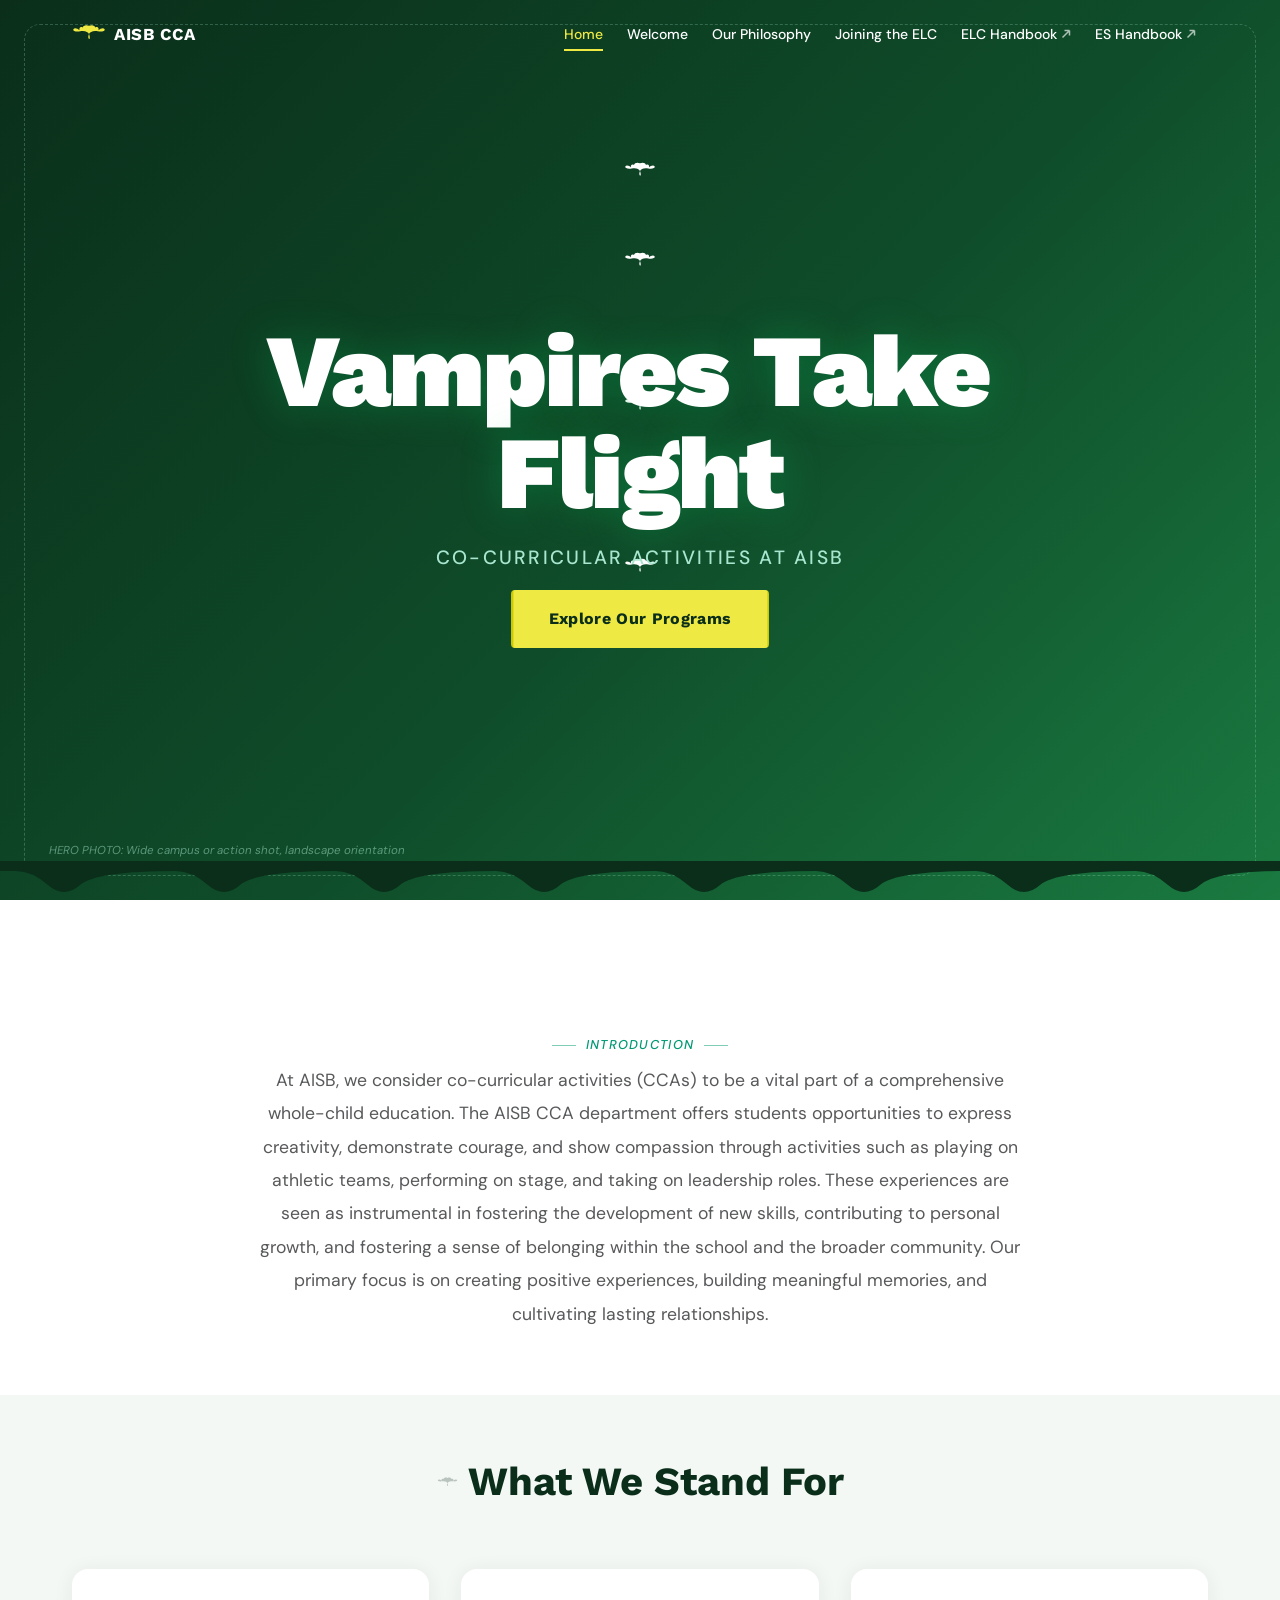
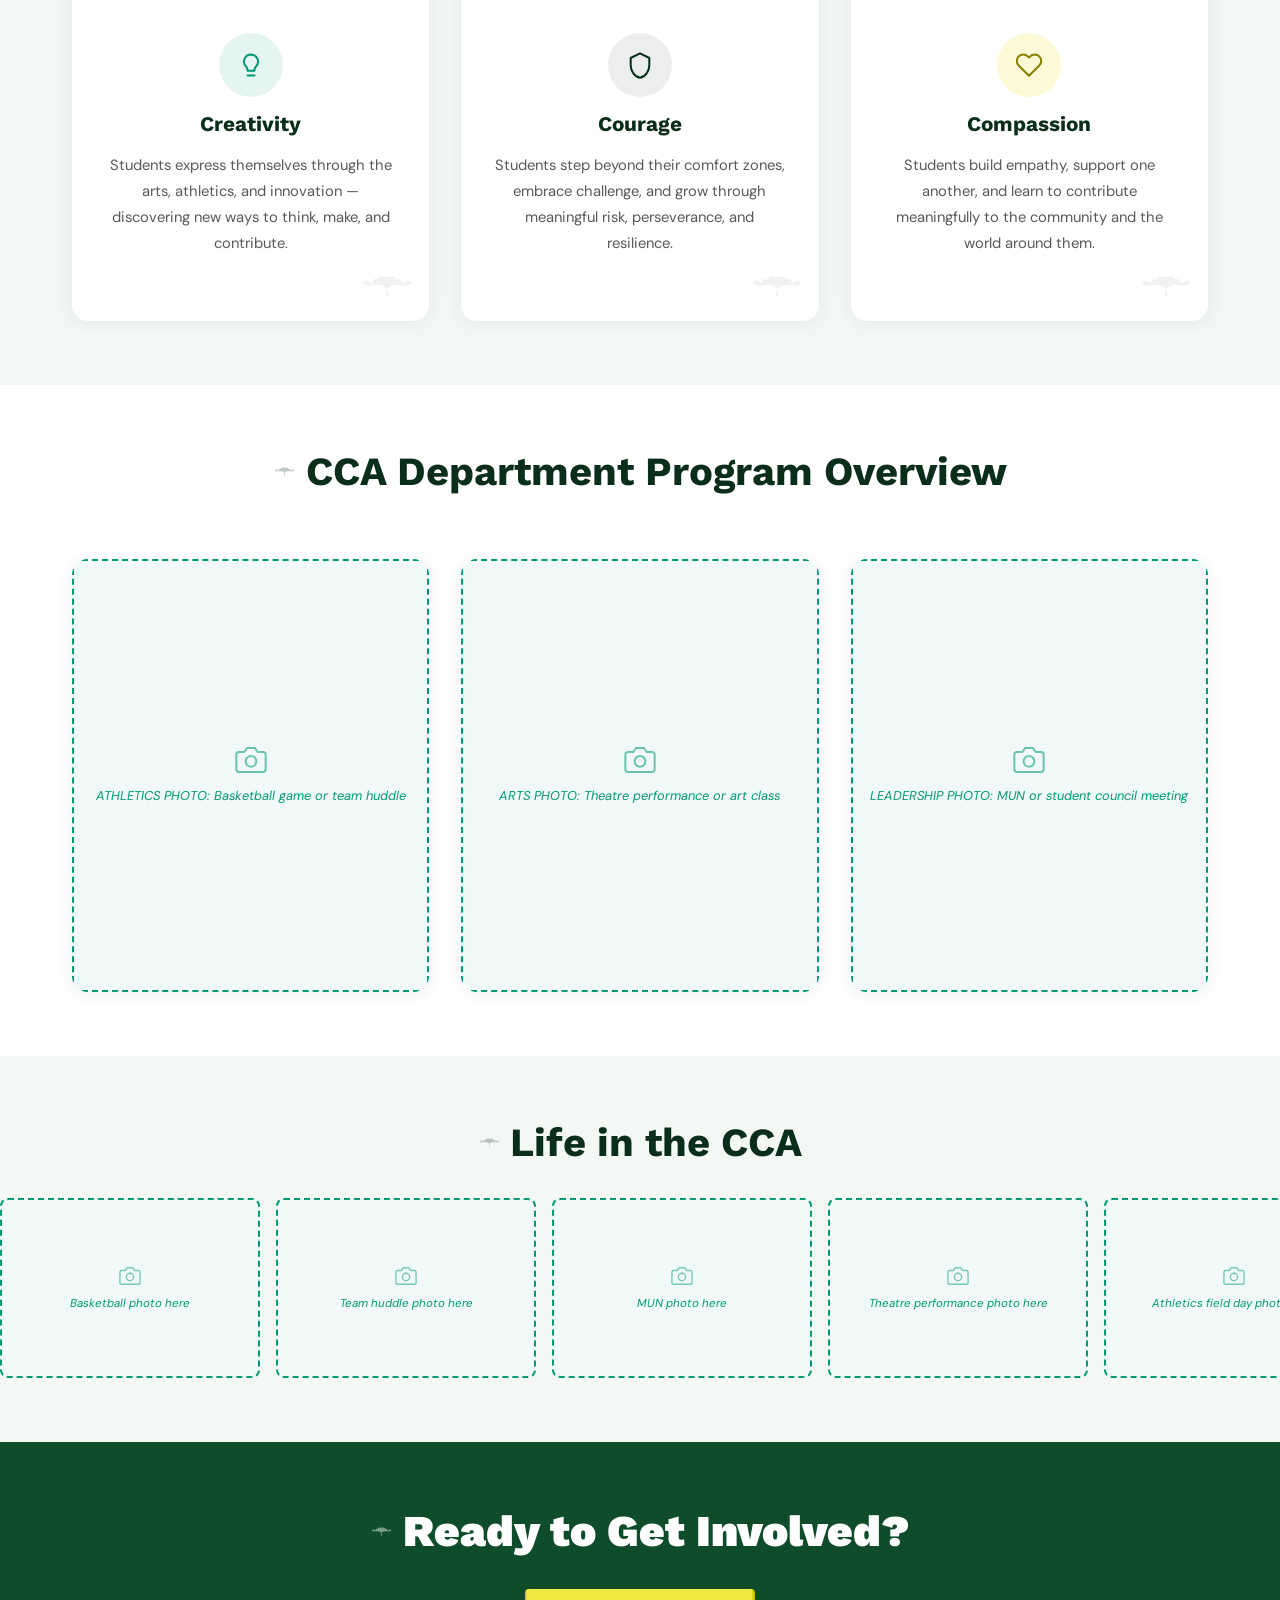
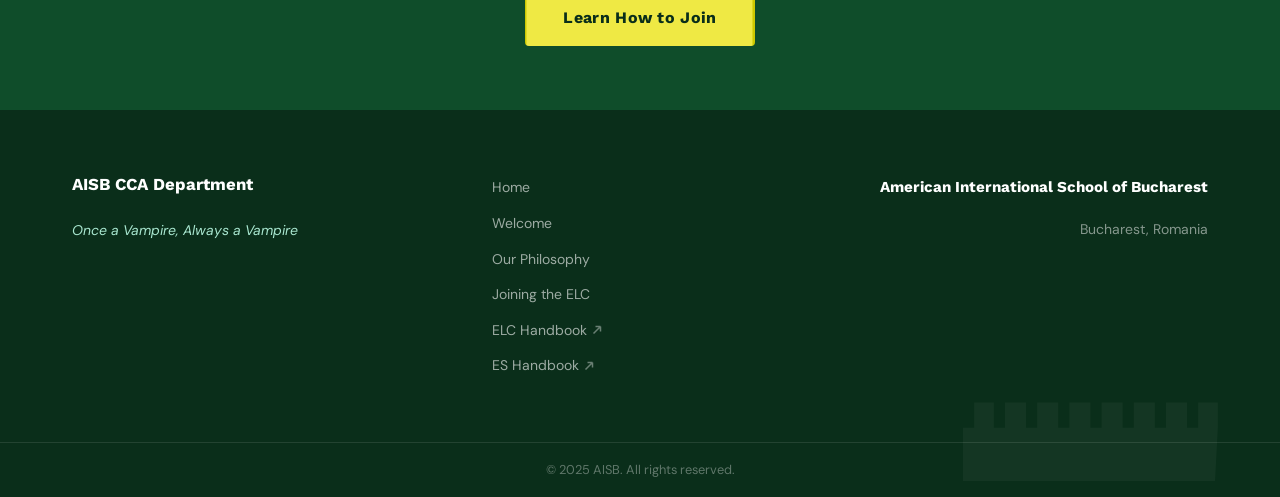
==== index.html @ 781c5b6e "Initial commit — AISB CCA Department website Multi-page vanilla HTML/CSS/JS site for the AISB CCA De" ====
<!DOCTYPE html>
<html lang="en">
<head>
  <meta charset="UTF-8" />
  <meta name="viewport" content="width=device-width, initial-scale=1.0" />
  <title>AISB CCA Department</title>
  <link rel="stylesheet" href="css/styles.css" />
</head>
<body data-page="index">

  <!-- ======================================================
       NAVIGATION
       ====================================================== -->
  <header class="site-nav" id="site-nav">
    <div class="container nav__inner">

      <!-- Brand -->
      <a href="index.html" class="nav__brand" aria-label="AISB CCA — Home">
        <svg class="nav__brand-icon" viewBox="0 0 100 56" width="34" height="20" fill="currentColor" xmlns="http://www.w3.org/2000/svg" aria-hidden="true">
          <path d="M50,28 C47,22 38,17 24,20 C14,22 2,20 4,14 C7,9 16,11 22,17 C20,10 25,5 31,9 C34,3 40,0 50,4 C60,0 66,3 69,9 C75,5 80,10 78,17 C84,11 93,9 96,14 C98,20 86,22 76,20 C62,17 53,22 50,28 Z M50,28 C48,33 47,38 49,41 C50,43 51,43 52,41 C53,38 52,33 50,28 Z"/>
        </svg>
        <span class="nav__brand-text">AISB CCA</span>
      </a>

      <!-- Desktop links -->
      <nav id="nav-links" class="nav__links" aria-label="Main navigation">
        <ul>
          <li><a href="index.html"        class="nav__link" data-page="index">Home</a></li>
          <li><a href="welcome.html"      class="nav__link" data-page="welcome">Welcome</a></li>
          <li><a href="philosophy.html"   class="nav__link" data-page="philosophy">Our Philosophy</a></li>
          <li><a href="joining-elc.html"  class="nav__link" data-page="joining-elc">Joining the ELC</a></li>
          <li>
            <a href="https://docs.google.com/document/d/1C8rKPDsnyIg01VgttbhQd866ZwGXewxtXoNhxPmOfxU/edit"
               class="nav__link"
               target="_blank"
               rel="noopener noreferrer">
              ELC Handbook
              <svg class="nav__ext-icon" viewBox="0 0 10 10" fill="none" stroke="currentColor" stroke-width="1.5" xmlns="http://www.w3.org/2000/svg" aria-hidden="true"><path d="M1.5 8.5L8.5 1.5M8.5 1.5H3.5M8.5 1.5v5"/></svg>
            </a>
          </li>
          <li>
            <a href="https://docs.google.com/document/d/1jAWtmQBweBVDEVaAY76nu84KtQJgYyB6U0lxwEaAoNE/edit"
               class="nav__link"
               target="_blank"
               rel="noopener noreferrer">
              ES Handbook
              <svg class="nav__ext-icon" viewBox="0 0 10 10" fill="none" stroke="currentColor" stroke-width="1.5" xmlns="http://www.w3.org/2000/svg" aria-hidden="true"><path d="M1.5 8.5L8.5 1.5M8.5 1.5H3.5M8.5 1.5v5"/></svg>
            </a>
          </li>
        </ul>
      </nav>

      <!-- Hamburger (mobile) -->
      <button class="nav__hamburger" id="nav-hamburger" aria-label="Toggle navigation" aria-expanded="false" aria-controls="nav-links">
        <span></span>
        <span></span>
        <span></span>
      </button>

    </div>
  </header>

  <!-- ======================================================
       1. HERO
       ====================================================== -->
  <section class="hero" id="hero" aria-label="Hero">

    <!-- Background gradient (JS injects floating bats here) -->
    <div class="hero__bg"></div>

    <div class="hero__photo-placeholder" aria-hidden="true">
      <span>HERO PHOTO: Wide campus or action shot, landscape orientation</span>
    </div>

    <div class="hero__content">
      <!-- JS splits headline into .hero__word spans for spring animation -->
      <h1 class="hero__headline hero-anim" style="--delay: 0.3s">
        Vampires Take Flight
      </h1>
      <p class="hero__sub hero-anim" style="--delay: 0.5s">
        Co-Curricular Activities at AISB
      </p>
      <div class="hero-anim" style="--delay: 0.7s">
        <a href="#intro" class="btn btn--yellow">Explore Our Programs</a>
      </div>
    </div>

  </section>

  <!-- ======================================================
       2. INTRO
       ====================================================== -->
  <section class="intro" id="intro" aria-labelledby="intro-label">
    <div class="container">
      <div class="intro__inner reveal">
        <span class="section-label" id="intro-label">Introduction</span>
        <p class="intro__body">At AISB, we consider co-curricular activities (CCAs) to be a vital part of a comprehensive whole-child education. The AISB CCA department offers students opportunities to express creativity, demonstrate courage, and show compassion through activities such as playing on athletic teams, performing on stage, and taking on leadership roles. These experiences are seen as instrumental in fostering the development of new skills, contributing to personal growth, and fostering a sense of belonging within the school and the broader community. Our primary focus is on creating positive experiences, building meaningful memories, and cultivating lasting relationships.</p>
      </div>
    </div>
  </section>

  <!-- ======================================================
       3. THREE PILLARS
       ====================================================== -->
  <section class="pillars" id="pillars" aria-labelledby="pillars-heading">
    <div class="container">

      <div class="pillars__header reveal">
        <h2 id="pillars-heading">What We Stand For</h2>
      </div>

      <div class="pillars__grid reveal-stagger">

        <!-- Creativity -->
        <div class="pillar-card stagger-item">
          <div class="pillar-card__icon" aria-hidden="true">
            <svg viewBox="0 0 24 24" fill="none" stroke="currentColor" stroke-width="1.75" stroke-linecap="round" stroke-linejoin="round">
              <path d="M9 21h6"/>
              <path d="M12 3a6 6 0 0 1 4.24 10.24C15.4 14.13 15 15 15 16v1H9v-1c0-1-.4-1.87-1.24-2.76A6 6 0 0 1 12 3z"/>
            </svg>
          </div>
          <h3 class="pillar-card__title">Creativity</h3>
          <p class="pillar-card__desc">Students express themselves through the arts, athletics, and innovation — discovering new ways to think, make, and contribute.</p>
        </div>

        <!-- Courage -->
        <div class="pillar-card stagger-item">
          <div class="pillar-card__icon" aria-hidden="true">
            <svg viewBox="0 0 24 24" fill="none" stroke="currentColor" stroke-width="1.75" stroke-linecap="round" stroke-linejoin="round">
              <path d="M12 2L4 6v6c0 5.25 3.5 10.15 8 11 4.5-.85 8-5.75 8-11V6l-8-4z"/>
            </svg>
          </div>
          <h3 class="pillar-card__title">Courage</h3>
          <p class="pillar-card__desc">Students step beyond their comfort zones, embrace challenge, and grow through meaningful risk, perseverance, and resilience.</p>
        </div>

        <!-- Compassion -->
        <div class="pillar-card stagger-item">
          <div class="pillar-card__icon" aria-hidden="true">
            <svg viewBox="0 0 24 24" fill="none" stroke="currentColor" stroke-width="1.75" stroke-linecap="round" stroke-linejoin="round">
              <path d="M20.84 4.61a5.5 5.5 0 0 0-7.78 0L12 5.67l-1.06-1.06a5.5 5.5 0 0 0-7.78 7.78L12 21.23l8.84-8.84a5.5 5.5 0 0 0 0-7.78z"/>
            </svg>
          </div>
          <h3 class="pillar-card__title">Compassion</h3>
          <p class="pillar-card__desc">Students build empathy, support one another, and learn to contribute meaningfully to the community and the world around them.</p>
        </div>

      </div>
    </div>
  </section>

  <!-- ======================================================
       4. PROGRAM OVERVIEW
       ====================================================== -->
  <section class="programs" id="programs" aria-labelledby="programs-heading">
    <div class="container">

      <div class="programs__header reveal">
        <h2 id="programs-heading">CCA Department Program Overview</h2>
      </div>

      <div class="programs__grid reveal-stagger">

        <!-- Athletics -->
        <article class="program-card stagger-item">
          <div class="program-card__photo photo-placeholder">
            <span>ATHLETICS PHOTO: Basketball game or team huddle</span>
          </div>
          <div class="program-card__body">
            <h3 class="program-card__title">Athletics</h3>
            <p class="program-card__desc">Competitive and recreational sports programs building teamwork, fitness, and school spirit across all grade levels.</p>
          </div>
        </article>

        <!-- Arts -->
        <article class="program-card stagger-item">
          <div class="program-card__photo photo-placeholder">
            <span>ARTS PHOTO: Theatre performance or art class</span>
          </div>
          <div class="program-card__body">
            <h3 class="program-card__title">Arts &amp; Performance</h3>
            <p class="program-card__desc">Theatre, visual arts, and music programs where students find their voice and bring stories to life on stage and canvas.</p>
          </div>
        </article>

        <!-- Leadership -->
        <article class="program-card stagger-item">
          <div class="program-card__photo photo-placeholder">
            <span>LEADERSHIP PHOTO: MUN or student council meeting</span>
          </div>
          <div class="program-card__body">
            <h3 class="program-card__title">Leadership &amp; Service</h3>
            <p class="program-card__desc">Model UN, student council, and service learning programs developing thoughtful, engaged leaders ready to shape the world.</p>
          </div>
        </article>

      </div>
    </div>
  </section>

  <!-- ======================================================
       5. GALLERY STRIP
       ====================================================== -->
  <section class="gallery" id="gallery" aria-label="Photo gallery">
    <div class="container">
      <div class="gallery__header reveal">
        <h2>Life in the CCA</h2>
      </div>
    </div>

    <div class="gallery__viewport">
      <div class="gallery__track" aria-hidden="true">

        <!-- Original 8 tiles -->
        <div class="gallery-tile"><span>Basketball photo here</span></div>
        <div class="gallery-tile"><span>Team huddle photo here</span></div>
        <div class="gallery-tile"><span>MUN photo here</span></div>
        <div class="gallery-tile"><span>Theatre performance photo here</span></div>
        <div class="gallery-tile"><span>Athletics field day photo here</span></div>
        <div class="gallery-tile"><span>Art showcase photo here</span></div>
        <div class="gallery-tile"><span>Leadership event photo here</span></div>
        <div class="gallery-tile"><span>Community service photo here</span></div>

        <!-- Duplicate set for seamless loop -->
        <div class="gallery-tile"><span>Basketball photo here</span></div>
        <div class="gallery-tile"><span>Team huddle photo here</span></div>
        <div class="gallery-tile"><span>MUN photo here</span></div>
        <div class="gallery-tile"><span>Theatre performance photo here</span></div>
        <div class="gallery-tile"><span>Athletics field day photo here</span></div>
        <div class="gallery-tile"><span>Art showcase photo here</span></div>
        <div class="gallery-tile"><span>Leadership event photo here</span></div>
        <div class="gallery-tile"><span>Community service photo here</span></div>

      </div>
    </div>
  </section>

  <!-- ======================================================
       6. CTA BANNER
       ====================================================== -->
  <section class="cta-banner" id="cta" aria-labelledby="cta-heading">
    <div class="container">
      <div class="cta-banner__inner reveal">
        <h2 class="cta-banner__heading" id="cta-heading">Ready to Get Involved?</h2>
        <a href="joining-elc.html" class="btn btn--yellow">Learn How to Join</a>
      </div>
    </div>
  </section>

  <!-- ======================================================
       FOOTER
       ====================================================== -->
  <footer class="site-footer">
    <div class="container footer__inner">

      <div class="footer__brand">
        <p class="footer__name">AISB CCA Department</p>
        <p class="footer__tagline">Once a Vampire, Always a Vampire</p>
      </div>

      <nav class="footer__nav" aria-label="Footer navigation">
        <ul>
          <li><a href="index.html">Home</a></li>
          <li><a href="welcome.html">Welcome</a></li>
          <li><a href="philosophy.html">Our Philosophy</a></li>
          <li><a href="joining-elc.html">Joining the ELC</a></li>
          <li>
            <a href="https://docs.google.com/document/d/1C8rKPDsnyIg01VgttbhQd866ZwGXewxtXoNhxPmOfxU/edit"
               target="_blank" rel="noopener noreferrer">
              ELC Handbook
              <svg class="nav__ext-icon" viewBox="0 0 10 10" fill="none" stroke="currentColor" stroke-width="1.5" xmlns="http://www.w3.org/2000/svg" aria-hidden="true"><path d="M1.5 8.5L8.5 1.5M8.5 1.5H3.5M8.5 1.5v5"/></svg>
            </a>
          </li>
          <li>
            <a href="https://docs.google.com/document/d/1jAWtmQBweBVDEVaAY76nu84KtQJgYyB6U0lxwEaAoNE/edit"
               target="_blank" rel="noopener noreferrer">
              ES Handbook
              <svg class="nav__ext-icon" viewBox="0 0 10 10" fill="none" stroke="currentColor" stroke-width="1.5" xmlns="http://www.w3.org/2000/svg" aria-hidden="true"><path d="M1.5 8.5L8.5 1.5M8.5 1.5H3.5M8.5 1.5v5"/></svg>
            </a>
          </li>
        </ul>
      </nav>

      <div class="footer__school">
        <p class="footer__school-name">American International School of Bucharest</p>
        <p class="footer__school-location">Bucharest, Romania</p>
      </div>

    </div>

    <div class="footer__bottom">
      <div class="container">
        <p>© 2025 AISB. All rights reserved.</p>
      </div>
    </div>
  </footer>

  <script src="js/main.js"></script>
</body>
</html>
---- css/styles.css ----
/* =============================================
   AISB CCA Department — Stylesheet
   "Once a Vampire, Always a Vampire"
   ============================================= */

/* --- Google Fonts --- */
@import url('https://fonts.googleapis.com/css2?family=Work+Sans:wght@400;700;900&family=DM+Sans:wght@400;500&display=swap');

/* --- CSS Variables --- */
:root {
  /* BRAND — Green Vampire Theme */
  --primary:     #0a2e1a;
  --primary-mid: #0f4d2a;
  --accent:      #1a7a40;
  --teal:        #009974;
  --teal-light:  #a8e6cf;
  --yellow:      #EFE944;
  --blood:       #8b0000;
  --bone:        #f5f0e8;
  --gray:        #58595B;
  --white:       #ffffff;

  /* Typography */
  --font-heading: 'Work Sans', sans-serif;
  --font-body:    'DM Sans', sans-serif;

  /* Spacing scale */
  --space-xs:  0.25rem;
  --space-sm:  0.5rem;
  --space-md:  1rem;
  --space-lg:  2rem;
  --space-xl:  4rem;
  --space-2xl: 8rem;

  /* Border radius */
  --radius-sm: 4px;
  --radius-md: 8px;
  --radius-lg: 16px;

  /* Layout */
  --max-width:  1200px;
  --nav-height: 68px;

  /* Transitions */
  --transition: 200ms ease;

  /* Bat SVG data URIs (reused throughout) */
  --bat-dark:  url("data:image/svg+xml,%3Csvg xmlns='http://www.w3.org/2000/svg' viewBox='0 0 100 56' fill='%230a2e1a'%3E%3Cpath d='M50,28 C47,22 38,17 24,20 C14,22 2,20 4,14 C7,9 16,11 22,17 C20,10 25,5 31,9 C34,3 40,0 50,4 C60,0 66,3 69,9 C75,5 80,10 78,17 C84,11 93,9 96,14 C98,20 86,22 76,20 C62,17 53,22 50,28 Z M50,28 C48,33 47,38 49,41 C50,43 51,43 52,41 C53,38 52,33 50,28 Z'/%3E%3C/svg%3E");
  --bat-white: url("data:image/svg+xml,%3Csvg xmlns='http://www.w3.org/2000/svg' viewBox='0 0 100 56' fill='white'%3E%3Cpath d='M50,28 C47,22 38,17 24,20 C14,22 2,20 4,14 C7,9 16,11 22,17 C20,10 25,5 31,9 C34,3 40,0 50,4 C60,0 66,3 69,9 C75,5 80,10 78,17 C84,11 93,9 96,14 C98,20 86,22 76,20 C62,17 53,22 50,28 Z M50,28 C48,33 47,38 49,41 C50,43 51,43 52,41 C53,38 52,33 50,28 Z'/%3E%3C/svg%3E");
  --bat-green: url("data:image/svg+xml,%3Csvg xmlns='http://www.w3.org/2000/svg' viewBox='0 0 100 56' fill='%231a7a40'%3E%3Cpath d='M50,28 C47,22 38,17 24,20 C14,22 2,20 4,14 C7,9 16,11 22,17 C20,10 25,5 31,9 C34,3 40,0 50,4 C60,0 66,3 69,9 C75,5 80,10 78,17 C84,11 93,9 96,14 C98,20 86,22 76,20 C62,17 53,22 50,28 Z M50,28 C48,33 47,38 49,41 C50,43 51,43 52,41 C53,38 52,33 50,28 Z'/%3E%3C/svg%3E");
}

/* =============================================
   RESET
   ============================================= */

*,
*::before,
*::after {
  box-sizing: border-box;
  margin: 0;
  padding: 0;
}

html {
  -webkit-text-size-adjust: 100%;
  scroll-behavior: smooth;
}

body {
  min-height: 100vh;
  text-rendering: optimizeSpeed;
  -webkit-font-smoothing: antialiased;
  -moz-osx-font-smoothing: grayscale;
  /* Custom bat cursor */
  cursor: url("data:image/svg+xml,%3Csvg xmlns='http://www.w3.org/2000/svg' viewBox='0 0 100 56' width='22' height='13'%3E%3Cpath fill='%230a2e1a' d='M50,28 C47,22 38,17 24,20 C14,22 2,20 4,14 C7,9 16,11 22,17 C20,10 25,5 31,9 C34,3 40,0 50,4 C60,0 66,3 69,9 C75,5 80,10 78,17 C84,11 93,9 96,14 C98,20 86,22 76,20 C62,17 53,22 50,28 Z M50,28 C48,33 47,38 49,41 C50,43 51,43 52,41 C53,38 52,33 50,28 Z'/%3E%3C/svg%3E") 11 6, auto;
}

img, picture, video, canvas, svg {
  display: block;
  max-width: 100%;
}

input, button, textarea, select {
  font: inherit;
}

p, h1, h2, h3, h4, h5, h6 {
  overflow-wrap: break-word;
}

ul, ol {
  list-style: none;
}

a {
  text-decoration: none;
  color: inherit;
  transition: opacity var(--transition);
}

a:hover {
  opacity: 0.75;
}

/* Buttons and interactive elements: default cursor */
button, [role="button"], a, label, input, select, textarea {
  cursor: url("data:image/svg+xml,%3Csvg xmlns='http://www.w3.org/2000/svg' viewBox='0 0 100 56' width='22' height='13'%3E%3Cpath fill='%230a2e1a' d='M50,28 C47,22 38,17 24,20 C14,22 2,20 4,14 C7,9 16,11 22,17 C20,10 25,5 31,9 C34,3 40,0 50,4 C60,0 66,3 69,9 C75,5 80,10 78,17 C84,11 93,9 96,14 C98,20 86,22 76,20 C62,17 53,22 50,28 Z M50,28 C48,33 47,38 49,41 C50,43 51,43 52,41 C53,38 52,33 50,28 Z'/%3E%3C/svg%3E") 11 6, pointer;
}

/* =============================================
   BASE TYPOGRAPHY
   ============================================= */

body {
  font-family: var(--font-body);
  font-size: 1rem;
  font-weight: 400;
  color: var(--gray);
  background-color: var(--white);
  line-height: 1.6;
}

h1, h2, h3, h4, h5, h6 {
  font-family: var(--font-heading);
  color: var(--primary);
  line-height: 1.15;
}

h1 { font-size: clamp(2rem,    5vw, 3.5rem); font-weight: 900; }
h2 { font-size: clamp(1.5rem,  4vw, 2.5rem); font-weight: 700; }
h3 { font-size: clamp(1.25rem, 3vw, 2rem);   font-weight: 700; }
h4 { font-size: clamp(1.1rem,  2vw, 1.5rem); font-weight: 700; }
h5 { font-size: 1.125rem;                     font-weight: 500; }
h6 { font-size: 1rem;                         font-weight: 500; }

p {
  font-family: var(--font-body);
  font-size: 1rem;
  line-height: 1.75;
  color: var(--gray);
}

p + p {
  margin-top: var(--space-md);
}

strong { font-weight: 700; }
em     { font-style: italic; }
small  { font-size: 0.875rem; }

/* =============================================
   H2 BAT ICONS — tiny bat before content headings
   ============================================= */

.pillars__header h2::before,
.programs__header h2::before,
.gallery__header h2::before,
.team-section h2::before,
.quick-links h2::before,
.philosophy-block__text h2::before,
.faq-section h2::before,
.steps-section h2::before,
.elc-section-header h2::before {
  content: '';
  display: inline-block;
  vertical-align: middle;
  width: 22px;
  height: 12px;
  margin-right: 10px;
  margin-bottom: 4px;
  background: var(--bat-dark) center / contain no-repeat;
  opacity: 0.25;
}

.cta-banner__heading::before,
.page-cta__heading::before,
.pull-quote__heading::before {
  content: '';
  display: inline-block;
  vertical-align: middle;
  width: 22px;
  height: 12px;
  margin-right: 10px;
  margin-bottom: 4px;
  background: var(--bat-white) center / contain no-repeat;
  opacity: 0.45;
}

/* =============================================
   LAYOUT HELPERS
   ============================================= */

.container {
  width: 100%;
  max-width: var(--max-width);
  margin-inline: auto;
  padding-inline: var(--space-lg);
}

.section {
  padding-block: var(--space-xl);
}

/* =============================================
   PAGE TRANSITION OVERLAY
   ============================================= */

#page-transition {
  position: fixed;
  inset: 0;
  background: var(--accent);
  z-index: 10000;
  pointer-events: none;
}

/* =============================================
   NAVIGATION
   ============================================= */

@keyframes brandBatFlap {
  0%   { transform: scale(1) rotate(0deg); }
  25%  { transform: scaleY(0.55) scale(1.12) rotate(-4deg); }
  55%  { transform: scaleY(1.08) scale(1.06) rotate(3deg); }
  80%  { transform: scale(1.02) rotate(-1deg); }
  100% { transform: scale(1) rotate(0deg); }
}

@keyframes navBatFly {
  0%   { opacity: 0.85; transform: translateY(-50%) translateX(0) scale(0.8); }
  100% { opacity: 0;    transform: translateY(-70%) translateX(22px) scale(0.5); }
}

.site-nav {
  position: sticky;
  top: 0;
  z-index: 1000;
  width: 100%;
  height: var(--nav-height);
  background: transparent;
  transition: background 0.3s ease, box-shadow 0.3s ease, transform 0.3s ease;
}

.site-nav.scrolled {
  background: rgba(10, 46, 26, 0.96);
  backdrop-filter: blur(14px);
  -webkit-backdrop-filter: blur(14px);
  box-shadow: 0 2px 24px rgba(0, 0, 0, 0.4);
}

.site-nav.nav--open {
  background: var(--primary);
}

/* Smart hide on scroll down */
.site-nav.nav--hidden {
  transform: translateY(-100%);
}

.nav__inner {
  display: flex;
  align-items: center;
  justify-content: space-between;
  height: 100%;
}

/* Brand */
.nav__brand {
  display: flex;
  align-items: center;
  gap: var(--space-sm);
  color: var(--white);
  font-family: var(--font-heading);
  font-weight: 700;
  font-size: 1.05rem;
  letter-spacing: 0.04em;
  text-transform: uppercase;
  flex-shrink: 0;
  transition: opacity var(--transition);
}

.nav__brand:hover {
  opacity: 0.9;
}

.nav__brand:hover .nav__brand-icon {
  animation: brandBatFlap 0.65s cubic-bezier(0.34, 1.1, 0.64, 1);
}

.nav__brand-icon {
  flex-shrink: 0;
  color: var(--yellow);
}

/* Links */
.nav__links {
  display: flex;
  align-items: center;
}

.nav__links ul {
  display: flex;
  align-items: center;
  gap: 0;
}

.nav__link {
  position: relative;
  display: inline-flex;
  align-items: center;
  gap: 4px;
  padding: 8px 12px;
  color: var(--white);
  font-family: var(--font-body);
  font-size: 0.875rem;
  font-weight: 500;
  white-space: nowrap;
  transition: color var(--transition), transform var(--transition);
}

.nav__link:hover {
  opacity: 1;
  color: var(--white);
  transform: translateY(-2px);
}

/* Sliding underline — using ::before so ::after is free for bat */
.nav__link::before {
  content: '';
  position: absolute;
  bottom: 2px;
  left: 12px;
  right: 12px;
  height: 2px;
  background: var(--white);
  transform: scaleX(0);
  transform-origin: left center;
  transition: transform 260ms ease;
}

.nav__link:hover::before {
  transform: scaleX(1);
}

/* Active page — yellow underline */
.nav__link--active {
  color: var(--yellow);
}

.nav__link--active::before {
  background: var(--yellow);
  transform: scaleX(1);
}

/* Flying bat on hover */
.nav__link::after {
  content: '';
  position: absolute;
  right: 2px;
  top: 50%;
  width: 14px;
  height: 8px;
  background: var(--bat-white) center / contain no-repeat;
  opacity: 0;
  transform: translateY(-50%) scale(0);
  pointer-events: none;
}

.nav__link:hover::after {
  animation: navBatFly 0.5s ease forwards;
}

.nav__ext-icon {
  width: 10px;
  height: 10px;
  opacity: 0.65;
  flex-shrink: 0;
}

/* Hamburger */
.nav__hamburger {
  display: none;
  flex-direction: column;
  justify-content: center;
  gap: 5px;
  width: 40px;
  height: 40px;
  padding: 8px;
  background: none;
  border: none;
  border-radius: var(--radius-sm);
  flex-shrink: 0;
}

.nav__hamburger span {
  display: block;
  width: 100%;
  height: 2px;
  background: var(--white);
  border-radius: 2px;
  transition: transform 300ms ease, opacity 250ms ease;
}

/* Hamburger → X */
.nav--open .nav__hamburger span:nth-child(1) {
  transform: translateY(7px) rotate(45deg);
}
.nav--open .nav__hamburger span:nth-child(2) {
  opacity: 0;
  transform: scaleX(0);
}
.nav--open .nav__hamburger span:nth-child(3) {
  transform: translateY(-7px) rotate(-45deg);
}

/* Compress links at 769–900px */
@media (max-width: 900px) and (min-width: 769px) {
  .nav__link {
    padding: 8px 7px;
    font-size: 0.8rem;
  }
}

/* Collapse to hamburger at 768px */
@media (max-width: 768px) {
  .nav__hamburger {
    display: flex;
  }

  .nav__links {
    position: absolute;
    top: var(--nav-height);
    left: 0;
    right: 0;
    background: var(--primary);
    max-height: 0;
    overflow: hidden;
    transition: max-height 360ms ease, padding 360ms ease;
    z-index: 999;
  }

  .nav--open .nav__links {
    max-height: 520px;
    padding-bottom: var(--space-md);
    border-top: 1px solid rgba(255, 255, 255, 0.1);
  }

  .nav__links ul {
    flex-direction: column;
    align-items: stretch;
    padding: var(--space-sm) 0;
  }

  .nav__link {
    padding: 14px var(--space-lg);
    font-size: 1rem;
  }

  .nav__link::before {
    left: var(--space-lg);
    right: var(--space-lg);
  }

  /* No transform shift on mobile (feels odd in drawer) */
  .nav__link:hover {
    transform: none;
  }

  /* Hide flying bat on mobile */
  .nav__link::after {
    display: none;
  }
}

/* =============================================
   FOOTER
   ============================================= */

@keyframes castlePulse {
  0%, 100% { transform: scale(1);    opacity: 0.04; }
  50%       { transform: scale(1.02); opacity: 0.065; }
}

.site-footer {
  background: var(--primary);
  color: var(--white);
  position: relative;
  overflow: hidden;
}

/* Castle turret watermark */
.site-footer::before {
  content: '';
  position: absolute;
  bottom: 16px;
  right: 4%;
  width: 280px;
  height: 140px;
  background: url("data:image/svg+xml,%3Csvg xmlns='http://www.w3.org/2000/svg' viewBox='0 0 200 100' fill='white'%3E%3Cpath d='M10,100 L10,62 L18,62 L18,44 L32,44 L32,62 L40,62 L40,44 L55,44 L55,62 L63,62 L63,44 L78,44 L78,62 L86,62 L86,44 L101,44 L101,62 L109,62 L109,44 L124,44 L124,62 L132,62 L132,44 L147,44 L147,62 L155,62 L155,44 L170,44 L170,62 L178,62 L178,44 L192,44 L192,62 L190,100 Z'/%3E%3C/svg%3E") center / contain no-repeat;
  opacity: 0.04;
  animation: castlePulse 4s ease-in-out infinite;
  pointer-events: none;
}

.footer__inner {
  display: grid;
  grid-template-columns: 1.2fr 1fr 1.2fr;
  gap: var(--space-xl);
  padding-block: var(--space-xl);
  align-items: start;
}

.footer__brand {
  display: flex;
  flex-direction: column;
  gap: var(--space-sm);
}

.footer__name {
  font-family: var(--font-heading);
  font-weight: 700;
  font-size: 1.05rem;
  color: var(--white);
  line-height: 1.3;
}

.footer__tagline {
  font-family: var(--font-body);
  font-size: 0.875rem;
  color: var(--teal-light);
  font-style: italic;
  line-height: 1.5;
}

.footer__nav ul {
  display: flex;
  flex-direction: column;
  gap: 10px;
}

.footer__nav a {
  display: inline-flex;
  align-items: center;
  gap: 5px;
  color: rgba(255, 255, 255, 0.6);
  font-family: var(--font-body);
  font-size: 0.875rem;
  transition: color var(--transition);
}

.footer__nav a:hover {
  color: var(--teal-light);
  opacity: 1;
}

.footer__school {
  text-align: right;
}

.footer__school-name {
  font-family: var(--font-heading);
  font-weight: 700;
  font-size: 0.95rem;
  color: var(--white);
  margin-bottom: var(--space-xs);
}

.footer__school-location {
  color: rgba(255, 255, 255, 0.5);
  font-size: 0.875rem;
}

.footer__bottom {
  border-top: 1px solid rgba(255, 255, 255, 0.1);
  padding-block: var(--space-md);
}

.footer__bottom p {
  color: rgba(255, 255, 255, 0.35);
  font-size: 0.8rem;
  text-align: center;
  margin: 0;
}

/* =============================================
   SHARED COMPONENTS
   ============================================= */

/* Buttons — gradient sweep on hover */
.btn {
  position: relative;
  overflow: hidden;
  display: inline-flex;
  align-items: center;
  justify-content: center;
  gap: var(--space-sm);
  padding: 14px 36px;
  font-family: var(--font-heading);
  font-weight: 700;
  font-size: 1rem;
  letter-spacing: 0.02em;
  border-radius: var(--radius-sm);
  border: 2px solid transparent;
  text-decoration: none;
  background-size: 200% 100%;
  background-position: 100% 0;
  transition:
    background-position 0.35s ease,
    transform            0.2s  ease,
    box-shadow           0.2s  ease;
}

.btn:hover {
  opacity: 1;
  transform: scale(1.03);
  box-shadow: 0 10px 28px rgba(0, 0, 0, 0.22);
  background-position: 0 0;
}

.btn--yellow {
  background-image: linear-gradient(to right, #cdc800 50%, var(--yellow) 50%);
  background-color: var(--yellow);
  color: var(--primary);
}

.btn--navy,
.btn--primary {
  background-image: linear-gradient(to right, var(--primary-mid) 50%, var(--primary) 50%);
  background-color: var(--primary);
  color: var(--white);
}

.btn--teal {
  background-image: linear-gradient(to right, var(--accent) 50%, var(--teal) 50%);
  background-color: var(--teal);
  color: var(--white);
}

.btn--outline-primary {
  background: transparent;
  color: var(--primary);
  border-color: var(--primary);
}

.btn--outline-primary:hover {
  background: var(--primary);
  color: var(--white);
}

/* Section label — with decorative lines */
.section-label {
  display: inline-flex;
  align-items: center;
  gap: 10px;
  font-family: var(--font-body);
  font-size: 0.8rem;
  font-weight: 500;
  font-style: italic;
  color: var(--teal);
  letter-spacing: 0.1em;
  text-transform: uppercase;
  margin-bottom: var(--space-sm);
}

.section-label::before,
.section-label::after {
  content: '';
  width: 24px;
  height: 1px;
  background: currentColor;
  opacity: 0.5;
  flex-shrink: 0;
}

/* ---- Photo placeholder ---- */
.photo-placeholder {
  width: 100%;
  background: #f0f9f7;
  border: 2px dashed #009974;
  border-radius: 8px;
  display: flex;
  flex-direction: column;
  align-items: center;
  justify-content: center;
  padding: 60px var(--space-md);
  text-align: center;
  gap: 10px;
}

.photo-placeholder::before {
  content: '';
  display: block;
  width: 32px;
  height: 32px;
  flex-shrink: 0;
  background: url("data:image/svg+xml,%3Csvg xmlns='http://www.w3.org/2000/svg' viewBox='0 0 24 24' fill='none' stroke='%23009974' stroke-width='1.5' stroke-linecap='round' stroke-linejoin='round'%3E%3Cpath d='M23 19a2 2 0 0 1-2 2H3a2 2 0 0 1-2-2V8a2 2 0 0 1 2-2h4l2-3h6l2 3h4a2 2 0 0 1 2 2z'/%3E%3Ccircle cx='12' cy='13' r='4'/%3E%3C/svg%3E") center / contain no-repeat;
  opacity: 0.55;
}

.photo-placeholder span {
  font-family: var(--font-body);
  font-size: 0.8rem;
  font-style: italic;
  color: #009974;
  line-height: 1.6;
}

/* Photo placeholder camera icon bounce on hover */
@keyframes cameraIconBounce {
  0%, 100% { transform: translateY(0); }
  30%       { transform: translateY(-6px); }
  60%       { transform: translateY(-2px); }
}

.photo-placeholder:hover::before {
  animation: cameraIconBounce 0.5s ease;
}

/* =============================================
   SCROLL REVEAL — fade + scale(0.96 → 1)
   ============================================= */

.reveal {
  opacity: 0;
  transform: translateY(24px) scale(0.96);
  transition:
    opacity   0.55s cubic-bezier(0.25, 0.46, 0.45, 0.94),
    transform 0.55s cubic-bezier(0.25, 0.46, 0.45, 0.94);
}

.reveal.is-visible {
  opacity: 1;
  transform: translateY(0) scale(1);
}

/* Staggered children — 0.08s between each */
.reveal-stagger > .stagger-item {
  opacity: 0;
  transform: translateY(24px) scale(0.96);
  transition:
    opacity   0.55s cubic-bezier(0.25, 0.46, 0.45, 0.94),
    transform 0.55s cubic-bezier(0.25, 0.46, 0.45, 0.94);
}

.reveal-stagger.is-visible > .stagger-item           { opacity: 1; transform: translateY(0) scale(1); }
.reveal-stagger.is-visible > .stagger-item:nth-child(1) { transition-delay: 0s;    }
.reveal-stagger.is-visible > .stagger-item:nth-child(2) { transition-delay: 0.08s; }
.reveal-stagger.is-visible > .stagger-item:nth-child(3) { transition-delay: 0.16s; }
.reveal-stagger.is-visible > .stagger-item:nth-child(4) { transition-delay: 0.24s; }
.reveal-stagger.is-visible > .stagger-item:nth-child(5) { transition-delay: 0.32s; }
.reveal-stagger.is-visible > .stagger-item:nth-child(6) { transition-delay: 0.40s; }
.reveal-stagger.is-visible > .stagger-item:nth-child(7) { transition-delay: 0.48s; }
.reveal-stagger.is-visible > .stagger-item:nth-child(8) { transition-delay: 0.56s; }

/* =============================================
   HERO
   ============================================= */

@keyframes heroBgFade {
  from { opacity: 0; }
  to   { opacity: 1; }
}

/* Hero floating bats */
@keyframes batDrift {
  0%   { left: -60px; opacity: 0; transform: translateY(0) rotate(-3deg); }
  5%   { opacity: 0.14; }
  25%  { transform: translateY(-18px) rotate(2deg); }
  50%  { transform: translateY(4px) rotate(-2deg); }
  75%  { transform: translateY(-14px) rotate(3deg); }
  95%  { opacity: 0.14; }
  100% { left: calc(100% + 60px); opacity: 0; transform: translateY(0) rotate(-1deg); }
}

/* Hero content word entrance with spring overshoot */
@keyframes wordEntrance {
  0%   { opacity: 0; transform: translateY(44px) scale(0.9); }
  60%  { opacity: 1; transform: translateY(-8px) scale(1.02); }
  80%  { transform: translateY(3px) scale(0.99); }
  100% { opacity: 1; transform: translateY(0) scale(1); }
}

@keyframes heroFadeUp {
  to { opacity: 1; transform: translateY(0); }
}

.hero {
  position: relative;
  min-height: 100vh;
  margin-top: calc(-1 * var(--nav-height));
  padding-top: var(--nav-height);
  overflow: hidden;
  display: flex;
  align-items: center;
  justify-content: center;
  text-align: center;
}

.hero__bg {
  position: absolute;
  inset: 0;
  background: linear-gradient(
    135deg,
    var(--primary)     0%,
    var(--primary-mid) 55%,
    var(--accent)     100%
  );
  z-index: 0;
  animation: heroBgFade 0.6s ease forwards;
}

/* Drip from hero bottom into intro section */
.hero::after {
  content: '';
  position: absolute;
  bottom: -1px;
  left: 0;
  width: 100%;
  height: 40px;
  background: url("data:image/svg+xml,%3Csvg xmlns='http://www.w3.org/2000/svg' viewBox='0 0 1200 40' preserveAspectRatio='none'%3E%3Cpath fill='%230a2e1a' d='M0,0 L1200,0 L1200,10 Q1140,10 1125,24 Q1110,38 1095,24 Q1080,10 1065,10 Q990,10 975,24 Q960,38 945,24 Q930,10 915,10 Q840,10 825,24 Q810,38 795,24 Q780,10 765,10 Q690,10 675,24 Q660,38 645,24 Q630,10 615,10 Q540,10 525,24 Q510,38 495,24 Q480,10 465,10 Q390,10 375,24 Q360,38 345,24 Q330,10 315,10 Q240,10 225,24 Q210,38 195,24 Q180,10 165,10 Q90,10 75,24 Q60,38 45,24 Q30,10 15,10 L0,10 Z'/%3E%3C/svg%3E") bottom / 100% 40px no-repeat;
  z-index: 3;
  pointer-events: none;
  animation: dripPulse 3s ease-in-out infinite;
  transform-origin: top center;
}

@keyframes dripPulse {
  0%, 100% { transform: scaleY(1); }
  50%       { transform: scaleY(1.18); }
}

/* Dashed photo boundary */
.hero__photo-placeholder {
  position: absolute;
  inset: 1.5rem;
  border: 1.5px dashed rgba(168, 230, 207, 0.25);
  border-radius: var(--radius-lg);
  z-index: 1;
  display: flex;
  align-items: flex-end;
  padding: 1rem 1.5rem;
  pointer-events: none;
}

.hero__photo-placeholder span {
  color: var(--teal-light);
  font-size: 0.72rem;
  font-style: italic;
  opacity: 0.5;
  line-height: 1.5;
}

/* Floating bat elements (added via JS) */
.hero__bat {
  position: absolute;
  width: 32px;
  height: 18px;
  background: var(--bat-white) center / contain no-repeat;
  pointer-events: none;
  z-index: 1;
  animation: batDrift var(--bat-duration, 22s) linear var(--bat-delay, 0s) infinite;
}

.hero__content {
  position: relative;
  z-index: 2;
  padding-inline: var(--space-lg);
  max-width: 900px;
  display: flex;
  flex-direction: column;
  align-items: center;
  gap: var(--space-md);
}

/* Page-load word-level entrance */
.hero__word {
  display: inline-block;
  opacity: 0;
  transform: translateY(44px) scale(0.9);
  animation: wordEntrance 0.7s cubic-bezier(0.34, 1.56, 0.64, 1) calc(0.3s + var(--wi, 0) * 0.1s) both;
}

.hero-anim {
  opacity: 0;
  transform: translateY(28px);
  animation: heroFadeUp 0.65s cubic-bezier(0.25, 0.46, 0.45, 0.94) var(--delay, 0s) both;
}

.hero__headline {
  font-size: clamp(3rem, 8vw, 7rem);
  font-weight: 900;
  color: var(--white);
  line-height: 1.0;
  letter-spacing: -0.02em;
  text-shadow: 0 0 40px rgba(0, 200, 100, 0.3);
}

/* Override h2 bat for headline */
.hero__headline::before { display: none; }

.hero__sub {
  font-size: clamp(0.95rem, 2vw, 1.2rem);
  color: var(--teal-light);
  font-weight: 500;
  font-family: var(--font-body);
  letter-spacing: 0.12em;
  text-transform: uppercase;
}

/* =============================================
   INTRO
   ============================================= */

.intro {
  padding-block: var(--space-2xl) var(--space-xl);
}

.intro__inner {
  max-width: 780px;
  margin-inline: auto;
  text-align: center;
}

.intro__body {
  font-size: clamp(1rem, 1.4vw, 1.1rem);
  line-height: 1.9;
  color: var(--gray);
  margin: 0;
}

/* =============================================
   THREE PILLARS
   ============================================= */

.pillars {
  padding-block: var(--space-xl);
  background: #f4f8f5;
}

.pillars__header {
  text-align: center;
  margin-bottom: var(--space-xl);
}

.pillars__grid {
  display: grid;
  grid-template-columns: repeat(3, 1fr);
  gap: var(--space-lg);
}

.pillar-card {
  position: relative;
  background: var(--white);
  border-radius: var(--radius-lg);
  padding: var(--space-xl) var(--space-lg);
  text-align: center;
  box-shadow: 0 2px 20px rgba(10, 46, 26, 0.07);
  display: flex;
  flex-direction: column;
  align-items: center;
  gap: var(--space-md);
  transition: transform 0.25s ease, box-shadow 0.25s ease;
  overflow: hidden;
}

/* Bat watermark */
.pillar-card::after {
  content: '';
  position: absolute;
  bottom: var(--space-md);
  right: var(--space-md);
  width: 52px;
  height: 30px;
  background: var(--bat-dark) center / contain no-repeat;
  opacity: 0.06;
  pointer-events: none;
}

.pillar-card:hover {
  transform: translateY(-4px);
  box-shadow: inset 3px 0 0 var(--accent), 0 12px 32px rgba(10, 46, 26, 0.14);
}

.pillar-card__icon {
  width: 64px;
  height: 64px;
  border-radius: 50%;
  display: flex;
  align-items: center;
  justify-content: center;
  flex-shrink: 0;
}

.pillar-card__icon svg {
  width: 28px;
  height: 28px;
}

.pillar-card:nth-child(1) .pillar-card__icon {
  background: rgba(0, 153, 116, 0.1);
  color: var(--teal);
}

.pillar-card:nth-child(2) .pillar-card__icon {
  background: rgba(10, 46, 26, 0.08);
  color: var(--primary);
}

.pillar-card:nth-child(3) .pillar-card__icon {
  background: rgba(239, 233, 68, 0.22);
  color: #8a7e00;
}

.pillar-card__title {
  font-family: var(--font-heading);
  font-weight: 700;
  font-size: 1.3rem;
  color: var(--primary);
}

.pillar-card__desc {
  font-size: 0.925rem;
  line-height: 1.75;
  color: var(--gray);
  margin: 0;
}

/* =============================================
   PROGRAM OVERVIEW
   ============================================= */

.programs {
  padding-block: var(--space-xl);
}

.programs__header {
  text-align: center;
  margin-bottom: var(--space-xl);
}

.programs__grid {
  display: grid;
  grid-template-columns: repeat(3, 1fr);
  gap: var(--space-lg);
}

.program-card {
  position: relative;
  border-radius: var(--radius-lg);
  overflow: hidden;
  box-shadow: 0 2px 16px rgba(10, 46, 26, 0.08);
  background: var(--white);
  transition: transform 0.25s ease, box-shadow 0.25s ease;
}

.program-card:hover {
  transform: translateY(-4px);
  box-shadow: inset 3px 0 0 var(--accent), 0 12px 32px rgba(10, 46, 26, 0.16);
}

/* Bat watermark in program card body */
.program-card__body {
  position: relative;
  padding: var(--space-lg);
  overflow: hidden;
}

.program-card__body::after {
  content: '';
  position: absolute;
  bottom: var(--space-sm);
  right: var(--space-sm);
  width: 48px;
  height: 28px;
  background: var(--bat-dark) center / contain no-repeat;
  opacity: 0.06;
  pointer-events: none;
}

.program-card__photo {
  aspect-ratio: 4 / 3;
}

.program-card__photo.photo-placeholder {
  border-radius: 0;
  height: 100%;
}

.program-card__title {
  font-family: var(--font-heading);
  font-weight: 700;
  font-size: 1.1rem;
  color: var(--primary);
  margin-bottom: var(--space-sm);
}

.program-card__desc {
  font-size: 0.9rem;
  line-height: 1.7;
  color: var(--gray);
  margin: 0;
}

/* =============================================
   GALLERY STRIP
   ============================================= */

.gallery {
  padding-block: var(--space-xl);
  background: #f4f8f5;
  overflow: hidden;
}

.gallery__header {
  text-align: center;
  margin-bottom: var(--space-lg);
}

.gallery__viewport {
  overflow: hidden;
}

.gallery__track {
  display: flex;
  gap: 1rem;
  width: max-content;
  animation: galleryScroll 44s linear infinite;
}

.gallery__track:hover {
  animation-play-state: paused;
}

@keyframes galleryScroll {
  from { transform: translateX(0); }
  to   { transform: translateX(-50%); }
}

.gallery-tile {
  flex-shrink: 0;
  width: 260px;
  height: 180px;
  background: #f0f9f7;
  border: 2px dashed #009974;
  border-radius: 8px;
  display: flex;
  flex-direction: column;
  align-items: center;
  justify-content: center;
  gap: 8px;
  padding: var(--space-md);
  text-align: center;
}

.gallery-tile::before {
  content: '';
  display: block;
  width: 22px;
  height: 22px;
  flex-shrink: 0;
  background: url("data:image/svg+xml,%3Csvg xmlns='http://www.w3.org/2000/svg' viewBox='0 0 24 24' fill='none' stroke='%23009974' stroke-width='1.5' stroke-linecap='round' stroke-linejoin='round'%3E%3Cpath d='M23 19a2 2 0 0 1-2 2H3a2 2 0 0 1-2-2V8a2 2 0 0 1 2-2h4l2-3h6l2 3h4a2 2 0 0 1 2 2z'/%3E%3Ccircle cx='12' cy='13' r='4'/%3E%3C/svg%3E") center / contain no-repeat;
  opacity: 0.5;
}

.gallery-tile span {
  font-family: var(--font-body);
  font-size: 0.72rem;
  font-style: italic;
  color: #009974;
  line-height: 1.5;
}

/* =============================================
   CTA BANNER
   ============================================= */

.cta-banner {
  background: var(--primary-mid);
  padding-block: var(--space-xl);
  text-align: center;
}

.cta-banner__inner {
  display: flex;
  flex-direction: column;
  align-items: center;
  gap: var(--space-lg);
}

.cta-banner__heading {
  font-family: var(--font-heading);
  font-weight: 900;
  font-size: clamp(1.75rem, 4vw, 2.75rem);
  color: var(--white);
  line-height: 1.15;
}

/* =============================================
   PAGE BANNER  (inner pages)
   ============================================= */

.page-banner {
  background: linear-gradient(135deg, var(--primary) 0%, var(--primary-mid) 100%);
  padding-top: var(--space-xl);
  padding-bottom: var(--space-xl);
  position: relative;
}

/* Drip from page-banner into first section */
.page-banner::after {
  content: '';
  position: absolute;
  bottom: -1px;
  left: 0;
  width: 100%;
  height: 36px;
  background: url("data:image/svg+xml,%3Csvg xmlns='http://www.w3.org/2000/svg' viewBox='0 0 1200 36' preserveAspectRatio='none'%3E%3Cpath fill='%230f4d2a' d='M0,0 L1200,0 L1200,8 Q1140,8 1125,22 Q1110,36 1095,22 Q1080,8 1065,8 Q990,8 975,22 Q960,36 945,22 Q930,8 915,8 Q840,8 825,22 Q810,36 795,22 Q780,8 765,8 Q690,8 675,22 Q660,36 645,22 Q630,8 615,8 Q540,8 525,22 Q510,36 495,22 Q480,8 465,8 Q390,8 375,22 Q360,36 345,22 Q330,8 315,8 Q240,8 225,22 Q210,36 195,22 Q180,8 165,8 Q90,8 75,22 Q60,36 45,22 Q30,8 15,8 L0,8 Z'/%3E%3C/svg%3E") bottom / 100% 36px no-repeat;
  z-index: 3;
  pointer-events: none;
  animation: dripPulse 3.5s ease-in-out infinite;
  transform-origin: top center;
}

.page-banner__label {
  display: block;
  font-family: var(--font-body);
  font-size: 0.8rem;
  font-weight: 500;
  font-style: italic;
  color: var(--teal-light);
  letter-spacing: 0.1em;
  text-transform: uppercase;
  margin-bottom: var(--space-sm);
  opacity: 0.75;
}

.page-banner__title {
  font-size: clamp(1.75rem, 4.5vw, 3rem);
  font-weight: 900;
  color: var(--white);
  line-height: 1.1;
}

.page-banner__title::before { display: none; }

/* =============================================
   WELCOME PAGE
   ============================================= */

.welcome-split {
  display: grid;
  grid-template-columns: 1fr 1fr;
  gap: var(--space-xl);
  align-items: center;
}

.welcome-split__text p {
  font-size: 1.05rem;
  line-height: 1.9;
  color: var(--gray);
  margin-bottom: var(--space-md);
}

.welcome-split__text p:last-child {
  margin-bottom: 0;
}

.welcome-split__photo {
  aspect-ratio: 4 / 3;
  border-radius: var(--radius-lg);
  overflow: hidden;
}

.welcome-split__photo .photo-placeholder {
  height: 100%;
  border-radius: 0;
}

/* Team */
.team-section {
  background: #f4f8f5;
}

.team-grid {
  display: grid;
  grid-template-columns: repeat(3, 1fr);
  gap: var(--space-lg);
}

.staff-card {
  position: relative;
  background: var(--white);
  border-radius: var(--radius-lg);
  padding: var(--space-xl) var(--space-lg);
  text-align: center;
  box-shadow: 0 2px 20px rgba(10, 46, 26, 0.07);
  display: flex;
  flex-direction: column;
  align-items: center;
  gap: var(--space-sm);
  transition: transform 0.25s ease, box-shadow 0.25s ease;
  overflow: hidden;
}

/* Bat watermark */
.staff-card::after {
  content: '';
  position: absolute;
  bottom: var(--space-md);
  right: var(--space-md);
  width: 48px;
  height: 28px;
  background: var(--bat-dark) center / contain no-repeat;
  opacity: 0.06;
  pointer-events: none;
}

.staff-card:hover {
  transform: translateY(-4px);
  box-shadow: inset 3px 0 0 var(--accent), 0 12px 32px rgba(10, 46, 26, 0.14);
}

.staff-card__photo {
  width: 120px;
  height: 120px;
  border-radius: 50%;
  border: 2px dashed rgba(0, 153, 116, 0.4);
  background: #f0f9f7;
  display: flex;
  align-items: center;
  justify-content: center;
  flex-shrink: 0;
  margin-bottom: var(--space-sm);
}

.staff-card__photo span {
  font-size: 0.68rem;
  font-style: italic;
  color: #009974;
  text-align: center;
  line-height: 1.4;
  padding: 6px;
}

.staff-card__name {
  font-family: var(--font-heading);
  font-weight: 700;
  font-size: 1.05rem;
  color: var(--primary);
}

.staff-card__role {
  font-family: var(--font-body);
  font-size: 0.8rem;
  font-weight: 500;
  color: var(--teal);
  letter-spacing: 0.04em;
  text-transform: uppercase;
}

.staff-card__bio {
  font-size: 0.875rem;
  line-height: 1.7;
  color: var(--gray);
  margin: 0;
}

/* Quick links */
.quick-links {
  text-align: center;
}

.quick-links__heading {
  margin-bottom: var(--space-lg);
}

.quick-links__buttons {
  display: flex;
  flex-wrap: wrap;
  gap: var(--space-md);
  justify-content: center;
}

/* =============================================
   PHILOSOPHY PAGE
   ============================================= */

.philosophy-blocks {
  padding-block: var(--space-md);
}

.philosophy-block {
  display: grid;
  grid-template-columns: 1fr 1fr;
  gap: var(--space-xl);
  align-items: center;
  padding-block: var(--space-xl);
  border-bottom: 1px solid rgba(88, 89, 91, 0.1);
}

.philosophy-block:last-child {
  border-bottom: none;
}

.philosophy-block--flip .philosophy-block__image {
  order: 2;
}

.philosophy-block--flip .philosophy-block__text {
  order: 1;
}

.philosophy-block__photo {
  aspect-ratio: 4 / 3;
  border-radius: var(--radius-lg);
  overflow: hidden;
}

.philosophy-block__photo .photo-placeholder {
  height: 100%;
  border-radius: 0;
}

.philosophy-block__eyebrow {
  display: block;
  font-family: var(--font-body);
  font-size: 0.78rem;
  font-weight: 500;
  font-style: italic;
  color: var(--teal);
  letter-spacing: 0.1em;
  text-transform: uppercase;
  margin-bottom: var(--space-sm);
}

.philosophy-block__text h2 {
  margin-bottom: var(--space-md);
}

.philosophy-block__text p {
  font-size: 1rem;
  line-height: 1.85;
  color: var(--gray);
  margin-bottom: var(--space-md);
}

.philosophy-block__text p:last-child {
  margin-bottom: 0;
}

/* Pull quote — with large bat watermark */
.pull-quote {
  background: var(--accent);
  padding-block: var(--space-xl);
  text-align: center;
  position: relative;
  overflow: hidden;
}

/* Large bat watermark behind the quote */
.pull-quote__inner {
  max-width: 780px;
  margin-inline: auto;
  position: relative;
  z-index: 1;
}

.pull-quote__inner::before {
  content: '';
  position: absolute;
  top: 50%;
  left: 50%;
  transform: translate(-50%, -50%);
  width: 320px;
  height: 180px;
  background: var(--bat-white) center / contain no-repeat;
  opacity: 0.08;
  pointer-events: none;
  z-index: 0;
}

.pull-quote__text {
  font-family: var(--font-heading);
  font-weight: 700;
  font-size: clamp(1.2rem, 2.5vw, 1.75rem);
  color: var(--white);
  line-height: 1.5;
  margin-bottom: var(--space-md);
  position: relative;
  z-index: 1;
}

/* Drop cap on first letter */
.pull-quote__text::first-letter {
  font-size: 3.5em;
  font-weight: 900;
  color: var(--yellow);
  float: left;
  line-height: 0.75;
  margin-right: 4px;
  margin-top: 6px;
  opacity: 0.85;
}

/* Opening quote mark */
.pull-quote__text::before {
  content: '\201C';
  font-size: 1.1em;
  opacity: 0.7;
}

.pull-quote__text::after {
  content: '\201D';
  font-size: 1.1em;
  opacity: 0.7;
}

.pull-quote__attribution {
  color: rgba(255, 255, 255, 0.7);
  font-size: 0.925rem;
  font-style: italic;
  font-family: var(--font-body);
  margin: 0;
  position: relative;
  z-index: 1;
}

/* =============================================
   JOINING ELC PAGE
   ============================================= */

.elc-intro-split {
  display: grid;
  grid-template-columns: 1.1fr 1fr;
  gap: var(--space-xl);
  align-items: center;
}

.elc-intro-split__text p {
  font-size: 1.05rem;
  line-height: 1.9;
  color: var(--gray);
  margin-bottom: var(--space-md);
}

.elc-intro-split__text p:last-child {
  margin-bottom: 0;
}

.elc-intro-split__photo {
  aspect-ratio: 3 / 4;
  border-radius: var(--radius-lg);
  overflow: hidden;
}

.elc-intro-split__photo .photo-placeholder {
  height: 100%;
  border-radius: 0;
}

/* Steps */
.steps-section {
  background: #f4f8f5;
}

.elc-section-header {
  text-align: center;
  margin-bottom: var(--space-xl);
}

.steps-grid {
  display: grid;
  grid-template-columns: 1fr 1fr;
  gap: var(--space-lg);
}

.step-card {
  position: relative;
  background: var(--white);
  border-radius: var(--radius-lg);
  padding: var(--space-lg);
  box-shadow: 0 2px 16px rgba(10, 46, 26, 0.07);
  transition: transform 0.25s ease, box-shadow 0.25s ease;
  overflow: hidden;
}

/* Bat watermark */
.step-card::after {
  content: '';
  position: absolute;
  bottom: var(--space-sm);
  right: var(--space-sm);
  width: 48px;
  height: 28px;
  background: var(--bat-dark) center / contain no-repeat;
  opacity: 0.06;
  pointer-events: none;
}

.step-card:hover {
  transform: translateY(-4px);
  box-shadow: inset 3px 0 0 var(--accent), 0 12px 32px rgba(10, 46, 26, 0.14);
}

.step-card__number {
  width: 52px;
  height: 52px;
  border-radius: 50%;
  background: var(--yellow);
  color: var(--primary);
  font-family: var(--font-heading);
  font-weight: 900;
  font-size: 1.3rem;
  display: flex;
  align-items: center;
  justify-content: center;
  margin-bottom: var(--space-md);
  box-shadow: 0 4px 14px rgba(239, 233, 68, 0.4);
}

.step-card__title {
  font-family: var(--font-heading);
  font-weight: 700;
  font-size: 1.05rem;
  color: var(--primary);
  margin-bottom: var(--space-xs);
}

.step-card__desc {
  font-size: 0.9rem;
  line-height: 1.75;
  color: var(--gray);
  margin: 0;
}

/* FAQ */
.faq-section__inner {
  max-width: 720px;
  margin-inline: auto;
}

.faq {
  margin-top: var(--space-lg);
}

.faq__item {
  border-bottom: 1px solid rgba(88, 89, 91, 0.15);
}

.faq__item:first-child {
  border-top: 1px solid rgba(88, 89, 91, 0.15);
}

.faq__question {
  display: flex;
  align-items: center;
  justify-content: space-between;
  gap: var(--space-md);
  width: 100%;
  padding: var(--space-lg) 0;
  background: none;
  border: none;
  text-align: left;
  font-family: var(--font-heading);
  font-weight: 700;
  font-size: 1rem;
  color: var(--primary);
  transition: color var(--transition);
}

.faq__question:hover {
  color: var(--accent);
}

.faq__chevron {
  flex-shrink: 0;
  width: 20px;
  height: 20px;
  color: var(--teal);
  transition: transform 320ms ease;
}

.faq__item.is-open .faq__chevron {
  transform: rotate(180deg);
}

.faq__answer {
  max-height: 0;
  overflow: hidden;
  transition: max-height 360ms cubic-bezier(0.25, 0.46, 0.45, 0.94);
}

.faq__item.is-open .faq__answer {
  max-height: 300px;
}

.faq__answer-inner {
  padding-bottom: var(--space-lg);
}

.faq__answer-inner p {
  font-size: 0.95rem;
  line-height: 1.8;
  color: var(--gray);
  margin: 0;
}

/* Page CTA */
.page-cta {
  background: var(--teal);
  padding-block: var(--space-xl);
  text-align: center;
}

.page-cta__inner {
  display: flex;
  flex-direction: column;
  align-items: center;
  gap: var(--space-lg);
}

.page-cta__heading {
  font-family: var(--font-heading);
  font-weight: 900;
  font-size: clamp(1.75rem, 4vw, 2.5rem);
  color: var(--white);
  line-height: 1.15;
}

/* =============================================
   RESPONSIVE
   ============================================= */

/* 1024px — tablet landscape */
@media (max-width: 1024px) {
  .pillars__grid,
  .programs__grid {
    grid-template-columns: 1fr 1fr;
  }
}

/* 768px — tablet portrait + mobile */
@media (max-width: 768px) {
  .pillars__grid,
  .programs__grid,
  .team-grid,
  .steps-grid {
    grid-template-columns: 1fr;
  }

  .welcome-split,
  .elc-intro-split {
    grid-template-columns: 1fr;
  }

  .philosophy-block {
    grid-template-columns: 1fr;
  }

  .philosophy-block--flip .philosophy-block__image,
  .philosophy-block--flip .philosophy-block__text {
    order: unset;
  }

  .quick-links__buttons {
    flex-direction: column;
    align-items: center;
  }

  .quick-links__buttons .btn {
    width: 100%;
    max-width: 320px;
  }

  .footer__inner {
    grid-template-columns: 1fr;
    gap: var(--space-lg);
    text-align: center;
    padding-block: var(--space-lg);
  }

  .footer__school {
    text-align: center;
  }

  /* Drip dividers don't need as much height on mobile */
  .hero::after,
  .page-banner::after {
    height: 24px;
  }
}

/* 480px — small mobile */
@media (max-width: 480px) {
  .container {
    padding-inline: var(--space-md);
  }

  .section {
    padding-block: var(--space-lg);
  }

  .hero__content {
    padding-inline: var(--space-md);
  }

  .page-banner {
    padding-top: var(--space-lg);
    padding-bottom: var(--space-lg);
  }

  .intro {
    padding-block: var(--space-xl) var(--space-lg);
  }

  .hero__headline {
    font-size: clamp(2.5rem, 12vw, 7rem);
  }
}

/* 320px — very small */
@media (max-width: 320px) {
  .btn {
    padding: 12px 20px;
    font-size: 0.9rem;
  }

  .nav__brand-text {
    display: none;
  }
}
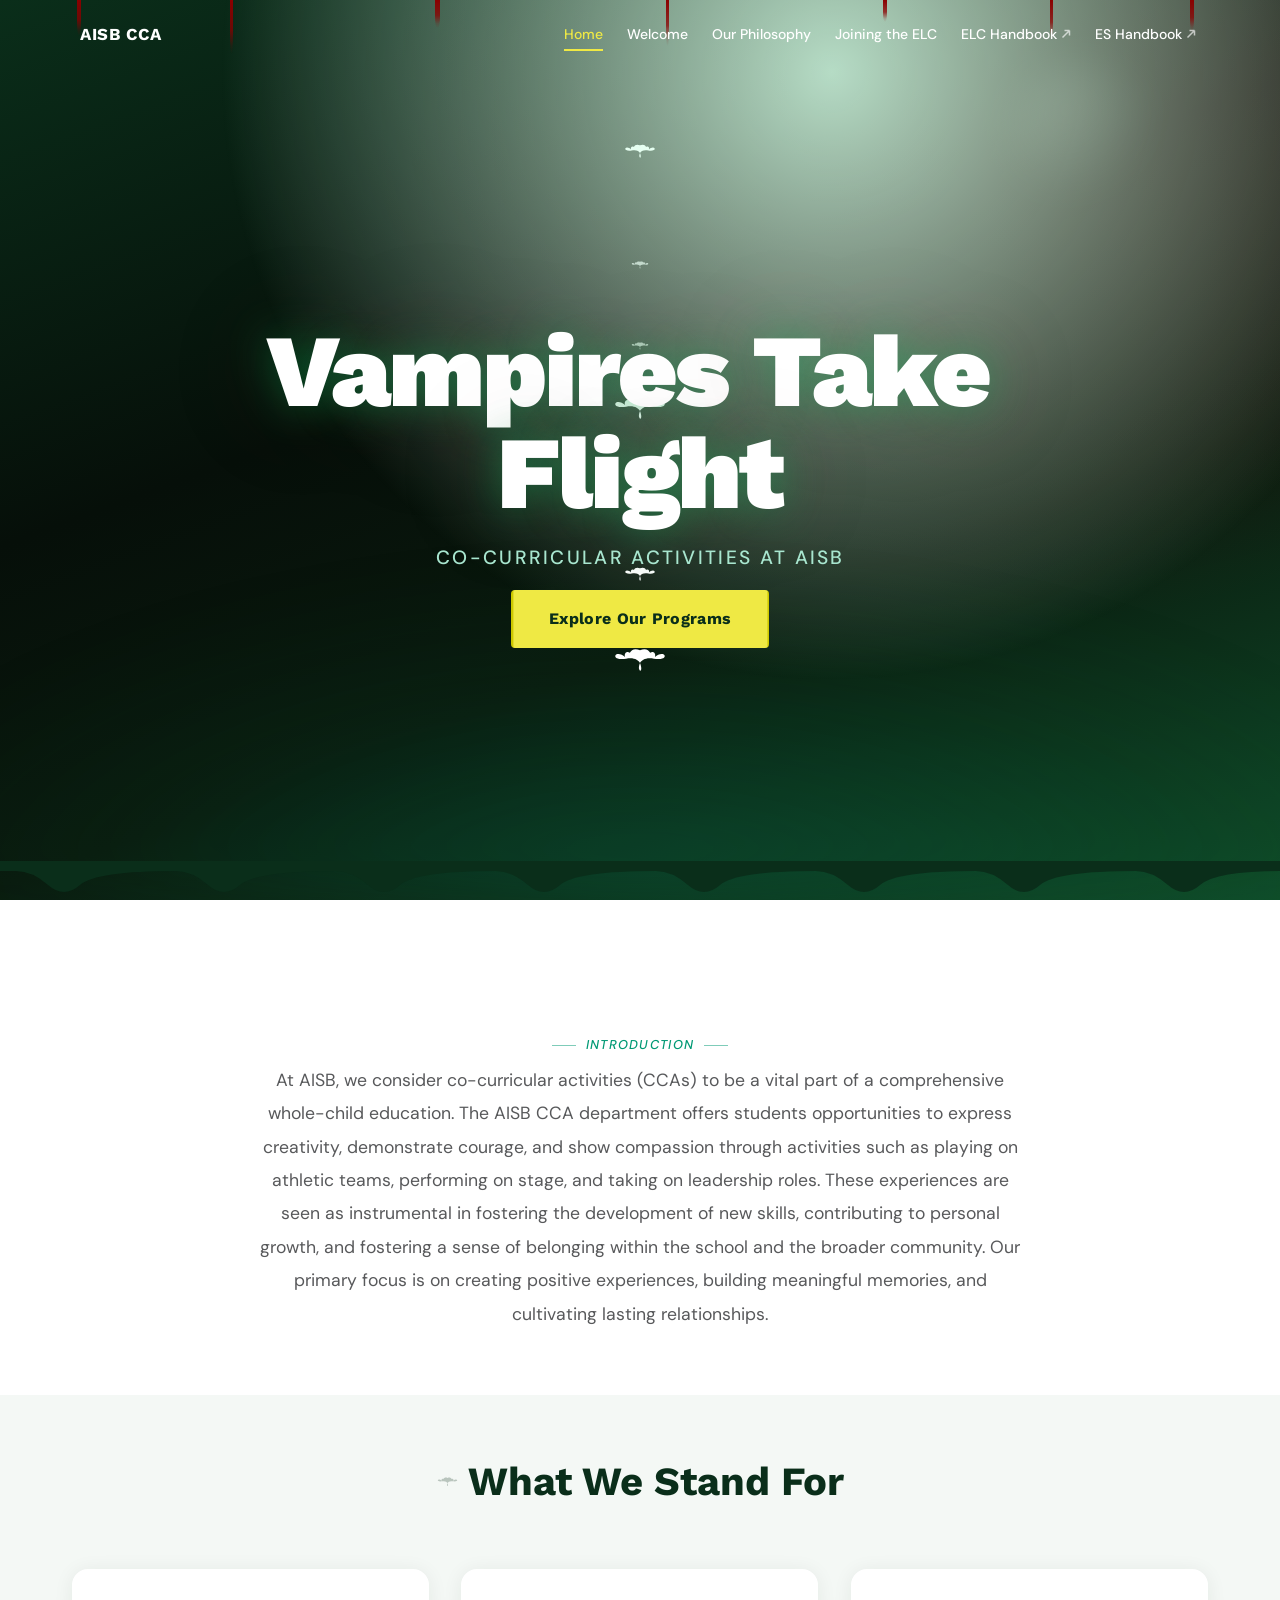
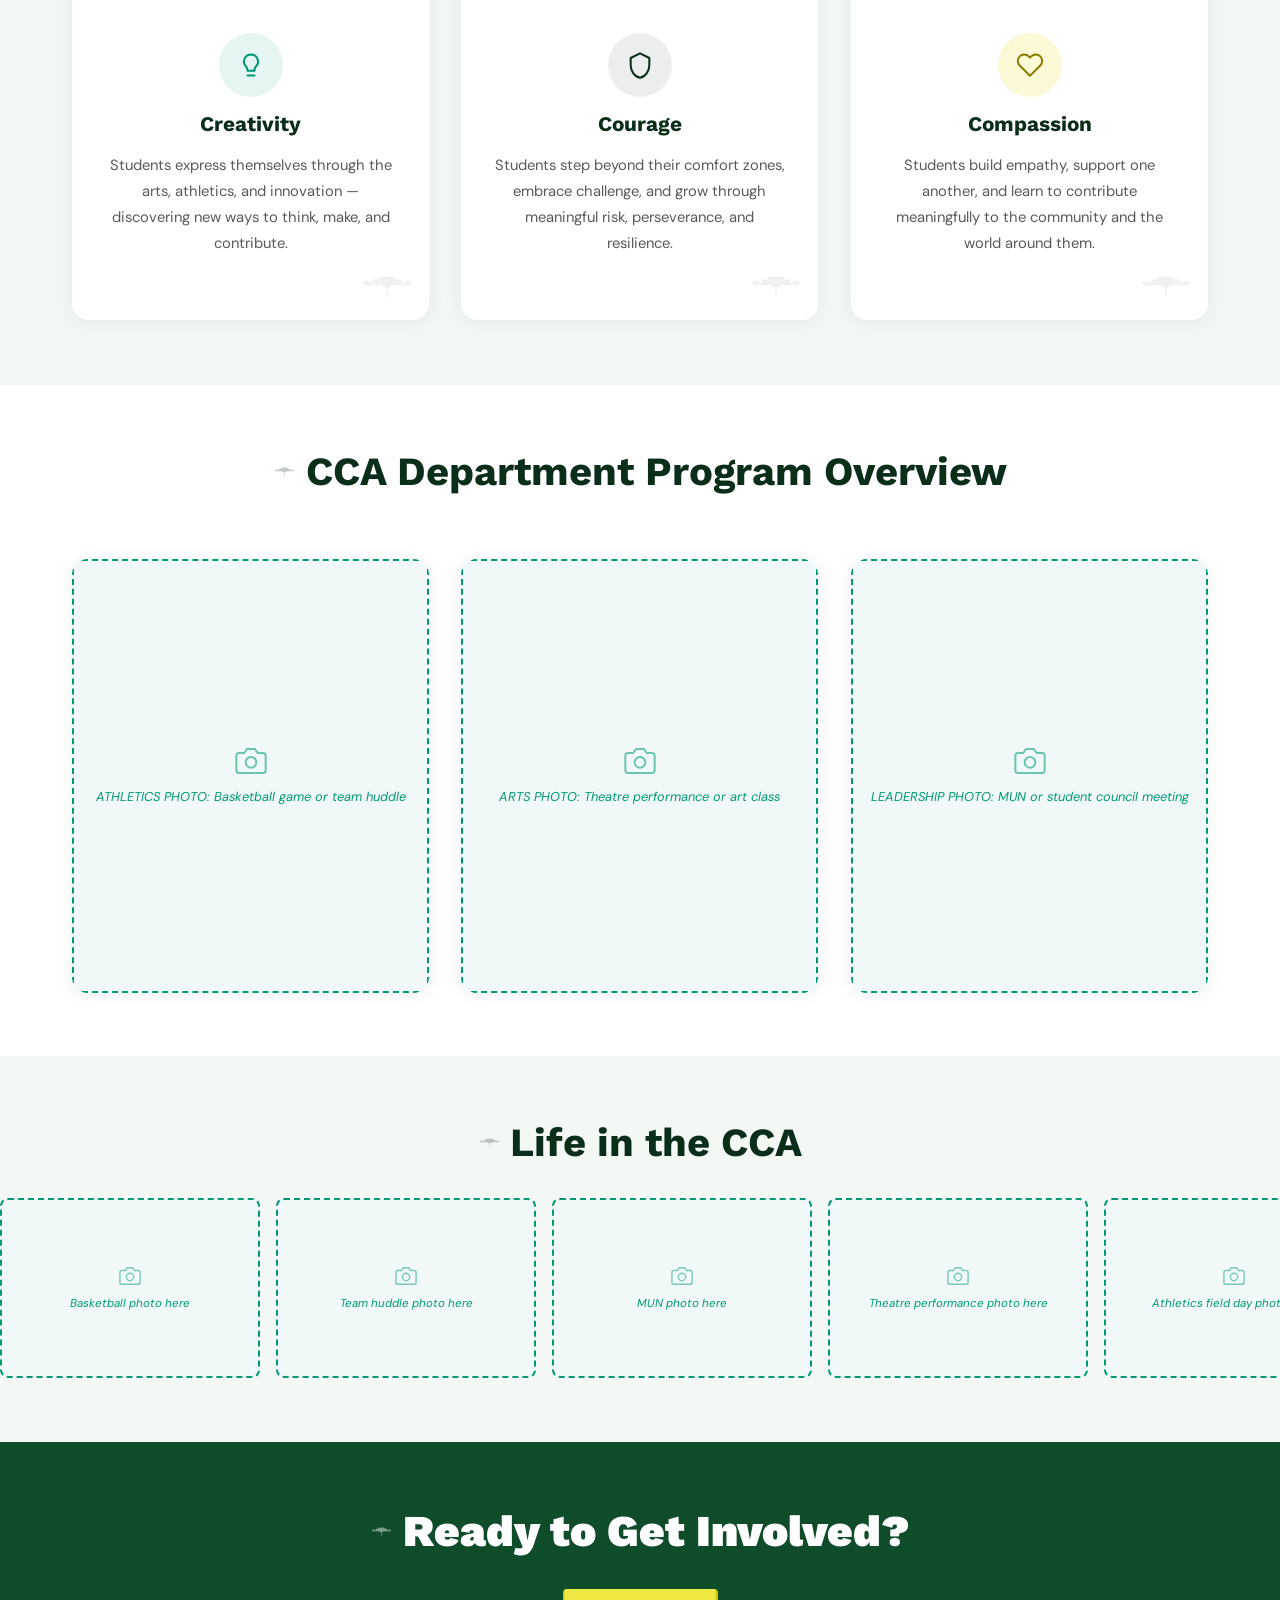
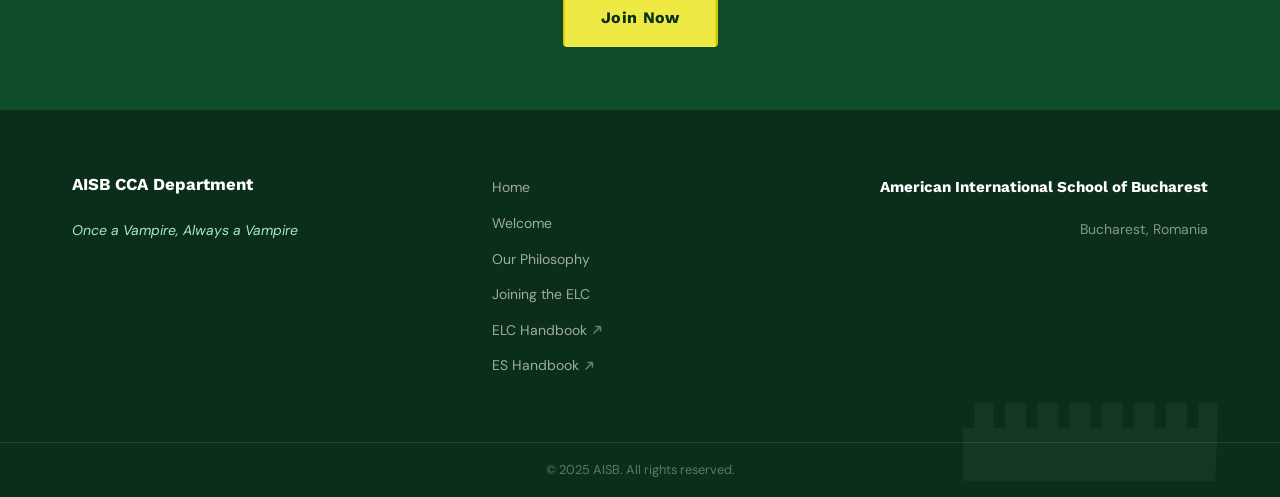
==== commit bfeb064c: "Vampire theme overhaul — logos, hero animations, cursor - Replace inline SVG nav logos with vampire " ====
--- a/index.html
+++ b/index.html
@@ -16,9 +16,7 @@
 
       <!-- Brand -->
       <a href="index.html" class="nav__brand" aria-label="AISB CCA — Home">
-        <svg class="nav__brand-icon" viewBox="0 0 100 56" width="34" height="20" fill="currentColor" xmlns="http://www.w3.org/2000/svg" aria-hidden="true">
-          <path d="M50,28 C47,22 38,17 24,20 C14,22 2,20 4,14 C7,9 16,11 22,17 C20,10 25,5 31,9 C34,3 40,0 50,4 C60,0 66,3 69,9 C75,5 80,10 78,17 C84,11 93,9 96,14 C98,20 86,22 76,20 C62,17 53,22 50,28 Z M50,28 C48,33 47,38 49,41 C50,43 51,43 52,41 C53,38 52,33 50,28 Z"/>
-        </svg>
+        <img class="nav__brand-icon" src="unnamed.png" alt="" aria-hidden="true">
         <span class="nav__brand-text">AISB CCA</span>
       </a>
 
@@ -67,10 +65,6 @@
 
     <!-- Background gradient (JS injects floating bats here) -->
     <div class="hero__bg"></div>
-
-    <div class="hero__photo-placeholder" aria-hidden="true">
-      <span>HERO PHOTO: Wide campus or action shot, landscape orientation</span>
-    </div>
 
     <div class="hero__content">
       <!-- JS splits headline into .hero__word spans for spring animation -->
@@ -242,7 +236,7 @@
     <div class="container">
       <div class="cta-banner__inner reveal">
         <h2 class="cta-banner__heading" id="cta-heading">Ready to Get Involved?</h2>
-        <a href="joining-elc.html" class="btn btn--yellow">Learn How to Join</a>
+        <a href="#" class="btn btn--yellow">Join Now</a>
       </div>
     </div>
   </section>
--- a/css/styles.css
+++ b/css/styles.css
@@ -72,8 +72,7 @@
   text-rendering: optimizeSpeed;
   -webkit-font-smoothing: antialiased;
   -moz-osx-font-smoothing: grayscale;
-  /* Custom bat cursor */
-  cursor: url("data:image/svg+xml,%3Csvg xmlns='http://www.w3.org/2000/svg' viewBox='0 0 100 56' width='22' height='13'%3E%3Cpath fill='%230a2e1a' d='M50,28 C47,22 38,17 24,20 C14,22 2,20 4,14 C7,9 16,11 22,17 C20,10 25,5 31,9 C34,3 40,0 50,4 C60,0 66,3 69,9 C75,5 80,10 78,17 C84,11 93,9 96,14 C98,20 86,22 76,20 C62,17 53,22 50,28 Z M50,28 C48,33 47,38 49,41 C50,43 51,43 52,41 C53,38 52,33 50,28 Z'/%3E%3C/svg%3E") 11 6, auto;
+  cursor: auto;
 }
 
 img, picture, video, canvas, svg {
@@ -103,9 +102,8 @@
   opacity: 0.75;
 }
 
-/* Buttons and interactive elements: default cursor */
 button, [role="button"], a, label, input, select, textarea {
-  cursor: url("data:image/svg+xml,%3Csvg xmlns='http://www.w3.org/2000/svg' viewBox='0 0 100 56' width='22' height='13'%3E%3Cpath fill='%230a2e1a' d='M50,28 C47,22 38,17 24,20 C14,22 2,20 4,14 C7,9 16,11 22,17 C20,10 25,5 31,9 C34,3 40,0 50,4 C60,0 66,3 69,9 C75,5 80,10 78,17 C84,11 93,9 96,14 C98,20 86,22 76,20 C62,17 53,22 50,28 Z M50,28 C48,33 47,38 49,41 C50,43 51,43 52,41 C53,38 52,33 50,28 Z'/%3E%3C/svg%3E") 11 6, pointer;
+  cursor: pointer;
 }
 
 /* =============================================
@@ -209,7 +207,7 @@
 #page-transition {
   position: fixed;
   inset: 0;
-  background: var(--accent);
+  background: linear-gradient(135deg, var(--primary) 0%, var(--accent) 100%);
   z-index: 10000;
   pointer-events: none;
 }
@@ -220,9 +218,10 @@
 
 @keyframes brandBatFlap {
   0%   { transform: scale(1) rotate(0deg); }
-  25%  { transform: scaleY(0.55) scale(1.12) rotate(-4deg); }
-  55%  { transform: scaleY(1.08) scale(1.06) rotate(3deg); }
-  80%  { transform: scale(1.02) rotate(-1deg); }
+  20%  { transform: scaleY(0.5) scale(1.15) rotate(-5deg); }
+  45%  { transform: scaleY(1.1) scale(1.08) rotate(4deg); }
+  65%  { transform: scaleY(0.85) scale(1.04) rotate(-2deg); }
+  82%  { transform: scale(1.02) rotate(1deg); }
   100% { transform: scale(1) rotate(0deg); }
 }
 
@@ -284,12 +283,16 @@
 }
 
 .nav__brand:hover .nav__brand-icon {
-  animation: brandBatFlap 0.65s cubic-bezier(0.34, 1.1, 0.64, 1);
+  animation: brandBatFlap 0.7s cubic-bezier(0.34, 1.2, 0.64, 1);
 }
 
 .nav__brand-icon {
   flex-shrink: 0;
-  color: var(--yellow);
+  height: 28px;
+  width: auto;
+  object-fit: contain;
+  filter: brightness(0) invert(1);
+  transition: filter 0.2s ease, transform 0.3s ease;
 }
 
 /* Links */
@@ -315,7 +318,7 @@
   font-size: 0.875rem;
   font-weight: 500;
   white-space: nowrap;
-  transition: color var(--transition), transform var(--transition);
+  transition: color 0.25s ease, transform 0.3s cubic-bezier(0.34, 1.4, 0.64, 1);
 }
 
 .nav__link:hover {
@@ -605,15 +608,16 @@
   background-size: 200% 100%;
   background-position: 100% 0;
   transition:
-    background-position 0.35s ease,
-    transform            0.2s  ease,
-    box-shadow           0.2s  ease;
+    background-position 0.45s cubic-bezier(0.16, 1, 0.3, 1),
+    transform            0.3s  cubic-bezier(0.34, 1.4, 0.64, 1),
+    box-shadow           0.3s  cubic-bezier(0.16, 1, 0.3, 1);
+  will-change: transform;
 }
 
 .btn:hover {
   opacity: 1;
-  transform: scale(1.03);
-  box-shadow: 0 10px 28px rgba(0, 0, 0, 0.22);
+  transform: scale(1.04) translateY(-1px);
+  box-shadow: 0 14px 36px rgba(0, 0, 0, 0.24);
   background-position: 0 0;
 }
 
@@ -722,35 +726,42 @@
 
 .reveal {
   opacity: 0;
-  transform: translateY(24px) scale(0.96);
+  transform: translateY(36px);
+  filter: blur(2px);
   transition:
-    opacity   0.55s cubic-bezier(0.25, 0.46, 0.45, 0.94),
-    transform 0.55s cubic-bezier(0.25, 0.46, 0.45, 0.94);
+    opacity   0.75s cubic-bezier(0.16, 1, 0.3, 1),
+    transform 0.75s cubic-bezier(0.16, 1, 0.3, 1),
+    filter    0.6s  cubic-bezier(0.16, 1, 0.3, 1);
+  will-change: transform, opacity;
 }
 
 .reveal.is-visible {
   opacity: 1;
-  transform: translateY(0) scale(1);
-}
-
-/* Staggered children — 0.08s between each */
+  transform: translateY(0);
+  filter: blur(0);
+}
+
+/* Staggered children — 0.1s between each */
 .reveal-stagger > .stagger-item {
   opacity: 0;
-  transform: translateY(24px) scale(0.96);
+  transform: translateY(36px);
+  filter: blur(2px);
   transition:
-    opacity   0.55s cubic-bezier(0.25, 0.46, 0.45, 0.94),
-    transform 0.55s cubic-bezier(0.25, 0.46, 0.45, 0.94);
-}
-
-.reveal-stagger.is-visible > .stagger-item           { opacity: 1; transform: translateY(0) scale(1); }
+    opacity   0.75s cubic-bezier(0.16, 1, 0.3, 1),
+    transform 0.75s cubic-bezier(0.16, 1, 0.3, 1),
+    filter    0.6s  cubic-bezier(0.16, 1, 0.3, 1);
+  will-change: transform, opacity;
+}
+
+.reveal-stagger.is-visible > .stagger-item           { opacity: 1; transform: translateY(0); filter: blur(0); }
 .reveal-stagger.is-visible > .stagger-item:nth-child(1) { transition-delay: 0s;    }
-.reveal-stagger.is-visible > .stagger-item:nth-child(2) { transition-delay: 0.08s; }
-.reveal-stagger.is-visible > .stagger-item:nth-child(3) { transition-delay: 0.16s; }
-.reveal-stagger.is-visible > .stagger-item:nth-child(4) { transition-delay: 0.24s; }
-.reveal-stagger.is-visible > .stagger-item:nth-child(5) { transition-delay: 0.32s; }
-.reveal-stagger.is-visible > .stagger-item:nth-child(6) { transition-delay: 0.40s; }
-.reveal-stagger.is-visible > .stagger-item:nth-child(7) { transition-delay: 0.48s; }
-.reveal-stagger.is-visible > .stagger-item:nth-child(8) { transition-delay: 0.56s; }
+.reveal-stagger.is-visible > .stagger-item:nth-child(2) { transition-delay: 0.1s;  }
+.reveal-stagger.is-visible > .stagger-item:nth-child(3) { transition-delay: 0.2s;  }
+.reveal-stagger.is-visible > .stagger-item:nth-child(4) { transition-delay: 0.3s;  }
+.reveal-stagger.is-visible > .stagger-item:nth-child(5) { transition-delay: 0.4s;  }
+.reveal-stagger.is-visible > .stagger-item:nth-child(6) { transition-delay: 0.5s;  }
+.reveal-stagger.is-visible > .stagger-item:nth-child(7) { transition-delay: 0.6s;  }
+.reveal-stagger.is-visible > .stagger-item:nth-child(8) { transition-delay: 0.7s;  }
 
 /* =============================================
    HERO
@@ -761,27 +772,71 @@
   to   { opacity: 1; }
 }
 
-/* Hero floating bats */
+/* Subtle eerie flicker on the whole hero */
+@keyframes heroFlicker {
+  0%,  86%, 100% { filter: brightness(1); }
+  88%             { filter: brightness(0.94); }
+  90%             { filter: brightness(1.02); }
+  92%             { filter: brightness(0.96); }
+  94%             { filter: brightness(1); }
+}
+
+/* Blood drips from the top */
+@keyframes bloodDripGrow {
+  0%   { transform: scaleY(0);              opacity: 0;    }
+  12%  { opacity: 0.9; }
+  55%  { transform: scaleY(1);              opacity: 0.85; }
+  80%  { transform: scaleY(1);              opacity: 0.45; }
+  100% { transform: scaleY(1) translateY(12px); opacity: 0; }
+}
+
+/* Moon glow pulse */
+@keyframes moonGlow {
+  0%,  100% { opacity: 0.13; transform: scale(1);    filter: blur(18px); }
+  50%        { opacity: 0.24; transform: scale(1.07); filter: blur(12px); }
+}
+
+/* Fog drift at hero bottom */
+@keyframes fogDrift {
+  0%   { transform: translateX(-5%) scaleX(1.1); opacity: 0.7; }
+  50%  { transform: translateX(5%)  scaleX(0.93); opacity: 1;   }
+  100% { transform: translateX(-5%) scaleX(1.1); opacity: 0.7; }
+}
+
+/* Distant lightning flash */
+@keyframes lightningFlash {
+  0%, 87%, 100% { opacity: 0; }
+  89%            { opacity: 0.08; }
+  90%            { opacity: 0;    }
+  91%            { opacity: 0.05; }
+  92%            { opacity: 0;    }
+}
+
+/* Hero floating bats — erratic sinuous drift */
 @keyframes batDrift {
-  0%   { left: -60px; opacity: 0; transform: translateY(0) rotate(-3deg); }
-  5%   { opacity: 0.14; }
-  25%  { transform: translateY(-18px) rotate(2deg); }
-  50%  { transform: translateY(4px) rotate(-2deg); }
-  75%  { transform: translateY(-14px) rotate(3deg); }
-  95%  { opacity: 0.14; }
-  100% { left: calc(100% + 60px); opacity: 0; transform: translateY(0) rotate(-1deg); }
-}
-
-/* Hero content word entrance with spring overshoot */
+  0%   { left: -70px; opacity: 0;    transform: translateY(0)     rotate(-5deg)  scaleX(1); }
+  4%   { opacity: 0.18; }
+  20%  {                              transform: translateY(-22px)  rotate(4deg)   scaleX(-1); }
+  38%  {                              transform: translateY(8px)    rotate(-3deg)  scaleX(1); }
+  55%  {                              transform: translateY(-16px)  rotate(5deg)   scaleX(-1); }
+  72%  {                              transform: translateY(6px)    rotate(-2deg)  scaleX(1); }
+  88%  {                              transform: translateY(-10px)  rotate(3deg)   scaleX(-1); }
+  96%  { opacity: 0.18; }
+  100% { left: calc(100% + 70px); opacity: 0; transform: translateY(0) rotate(-1deg) scaleX(1); }
+}
+
+/* Hero content word entrance — modern blur + spring */
 @keyframes wordEntrance {
-  0%   { opacity: 0; transform: translateY(44px) scale(0.9); }
-  60%  { opacity: 1; transform: translateY(-8px) scale(1.02); }
-  80%  { transform: translateY(3px) scale(0.99); }
-  100% { opacity: 1; transform: translateY(0) scale(1); }
+  0%   { opacity: 0; transform: translateY(56px) scale(0.88); filter: blur(6px); }
+  50%  { opacity: 1; filter: blur(0); }
+  70%  { transform: translateY(-6px) scale(1.015); }
+  85%  { transform: translateY(2px) scale(0.998); }
+  100% { opacity: 1; transform: translateY(0) scale(1); filter: blur(0); }
 }
 
 @keyframes heroFadeUp {
-  to { opacity: 1; transform: translateY(0); }
+  from { opacity: 0; transform: translateY(28px); filter: blur(4px); }
+  to   { opacity: 1; transform: translateY(0);    filter: blur(0); }
 }
 
 .hero {
@@ -794,19 +849,47 @@
   align-items: center;
   justify-content: center;
   text-align: center;
+  animation: heroFlicker 12s ease-in-out 3s infinite;
 }
 
 .hero__bg {
   position: absolute;
   inset: 0;
-  background: linear-gradient(
-    135deg,
-    var(--primary)     0%,
-    var(--primary-mid) 55%,
-    var(--accent)     100%
-  );
+  background:
+    radial-gradient(ellipse at 80% 15%, rgba(139,0,0,0.18) 0%, transparent 45%),
+    linear-gradient(160deg, var(--primary) 0%, #060f09 40%, #0a1a0e 65%, var(--primary-mid) 100%);
   z-index: 0;
-  animation: heroBgFade 0.6s ease forwards;
+  animation: heroBgFade 0.8s ease forwards;
+}
+
+/* Moon — soft glowing orb top-right */
+.hero__bg::before {
+  content: '';
+  position: absolute;
+  top: 7%;
+  right: 10%;
+  width: 140px;
+  height: 140px;
+  border-radius: 50%;
+  background: radial-gradient(circle at 38% 32%, rgba(240,255,245,0.9) 0%, rgba(168,230,207,0.55) 38%, transparent 68%);
+  filter: blur(18px);
+  opacity: 0.15;
+  animation: moonGlow 8s ease-in-out infinite;
+  pointer-events: none;
+}
+
+/* Fog — glowing mist at the bottom */
+.hero__bg::after {
+  content: '';
+  position: absolute;
+  bottom: 0;
+  left: -15%;
+  width: 130%;
+  height: 38%;
+  background: radial-gradient(ellipse at 50% 100%, rgba(0,153,116,0.18) 0%, rgba(0,80,40,0.08) 50%, transparent 70%);
+  filter: blur(28px);
+  animation: fogDrift 11s ease-in-out infinite;
+  pointer-events: none;
 }
 
 /* Drip from hero bottom into intro section */
@@ -850,6 +933,35 @@
   line-height: 1.5;
 }
 
+/* Blood drips from top — JS-injected */
+.hero__blood-drip {
+  position: absolute;
+  top: 0;
+  transform-origin: top center;
+  background: linear-gradient(
+    to bottom,
+    #8b0000 0%,
+    rgba(139, 0, 0, 0.75) 55%,
+    rgba(139, 0, 0, 0.15) 85%,
+    transparent 100%
+  );
+  border-radius: 0 0 45% 45%;
+  pointer-events: none;
+  z-index: 4;
+  animation: bloodDripGrow var(--drip-duration, 5s) ease-in-out var(--drip-delay, 0s) infinite;
+  will-change: transform, opacity;
+}
+
+/* Lightning flash overlay — JS-injected */
+.hero__lightning {
+  position: absolute;
+  inset: 0;
+  background: radial-gradient(ellipse at 65% 8%, rgba(210, 255, 230, 0.85) 0%, transparent 52%);
+  pointer-events: none;
+  z-index: 1;
+  animation: lightningFlash 11s ease-in-out 4s infinite;
+}
+
 /* Floating bat elements (added via JS) */
 .hero__bat {
   position: absolute;
@@ -861,6 +973,9 @@
   animation: batDrift var(--bat-duration, 22s) linear var(--bat-delay, 0s) infinite;
 }
 
+.hero__bat--sm { width: 18px; height: 10px; opacity: 0.7; }
+.hero__bat--lg { width: 54px; height: 30px; }
+
 .hero__content {
   position: relative;
   z-index: 2;
@@ -876,14 +991,16 @@
 .hero__word {
   display: inline-block;
   opacity: 0;
-  transform: translateY(44px) scale(0.9);
-  animation: wordEntrance 0.7s cubic-bezier(0.34, 1.56, 0.64, 1) calc(0.3s + var(--wi, 0) * 0.1s) both;
+  transform: translateY(56px) scale(0.88);
+  animation: wordEntrance 0.85s cubic-bezier(0.34, 1.4, 0.64, 1) calc(0.2s + var(--wi, 0) * 0.09s) both;
+  will-change: transform, opacity, filter;
 }
 
 .hero-anim {
   opacity: 0;
   transform: translateY(28px);
-  animation: heroFadeUp 0.65s cubic-bezier(0.25, 0.46, 0.45, 0.94) var(--delay, 0s) both;
+  animation: heroFadeUp 0.7s cubic-bezier(0.16, 1, 0.3, 1) var(--delay, 0s) both;
+  will-change: transform, opacity, filter;
 }
 
 .hero__headline {
@@ -892,7 +1009,10 @@
   color: var(--white);
   line-height: 1.0;
   letter-spacing: -0.02em;
-  text-shadow: 0 0 40px rgba(0, 200, 100, 0.3);
+  text-shadow:
+    0 0 40px  rgba(0, 200, 100, 0.4),
+    0 0 90px  rgba(139, 0, 0, 0.25),
+    0 0 160px rgba(0, 100, 50, 0.15);
 }
 
 /* Override h2 bat for headline */
@@ -959,8 +1079,9 @@
   flex-direction: column;
   align-items: center;
   gap: var(--space-md);
-  transition: transform 0.25s ease, box-shadow 0.25s ease;
+  transition: transform 0.4s cubic-bezier(0.34, 1.3, 0.64, 1), box-shadow 0.3s cubic-bezier(0.16, 1, 0.3, 1);
   overflow: hidden;
+  will-change: transform;
 }
 
 /* Bat watermark */
@@ -1050,7 +1171,8 @@
   overflow: hidden;
   box-shadow: 0 2px 16px rgba(10, 46, 26, 0.08);
   background: var(--white);
-  transition: transform 0.25s ease, box-shadow 0.25s ease;
+  transition: transform 0.4s cubic-bezier(0.34, 1.3, 0.64, 1), box-shadow 0.3s cubic-bezier(0.16, 1, 0.3, 1);
+  will-change: transform;
 }
 
 .program-card:hover {
@@ -1298,8 +1420,9 @@
   flex-direction: column;
   align-items: center;
   gap: var(--space-sm);
-  transition: transform 0.25s ease, box-shadow 0.25s ease;
+  transition: transform 0.4s cubic-bezier(0.34, 1.3, 0.64, 1), box-shadow 0.3s cubic-bezier(0.16, 1, 0.3, 1);
   overflow: hidden;
+  will-change: transform;
 }
 
 /* Bat watermark */
@@ -1580,8 +1703,9 @@
   border-radius: var(--radius-lg);
   padding: var(--space-lg);
   box-shadow: 0 2px 16px rgba(10, 46, 26, 0.07);
-  transition: transform 0.25s ease, box-shadow 0.25s ease;
+  transition: transform 0.4s cubic-bezier(0.34, 1.3, 0.64, 1), box-shadow 0.3s cubic-bezier(0.16, 1, 0.3, 1);
   overflow: hidden;
+  will-change: transform;
 }
 
 /* Bat watermark */
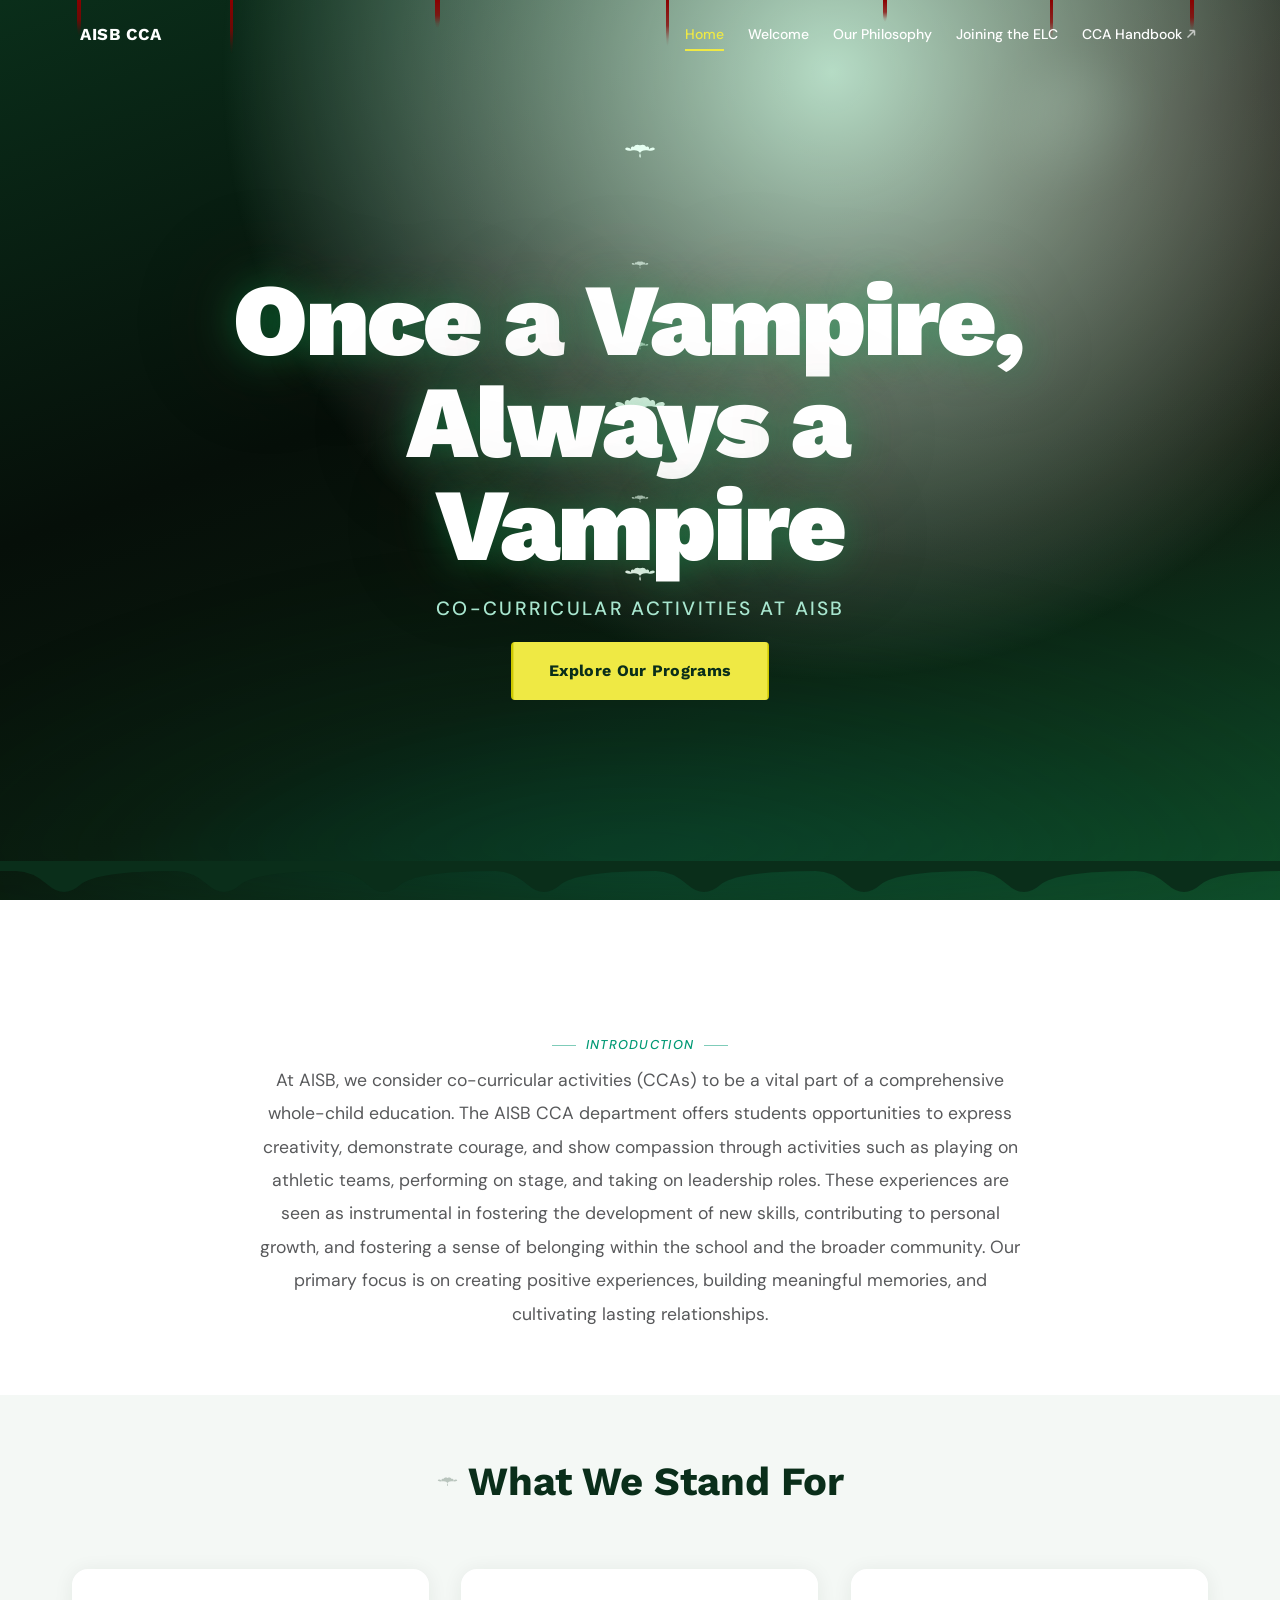
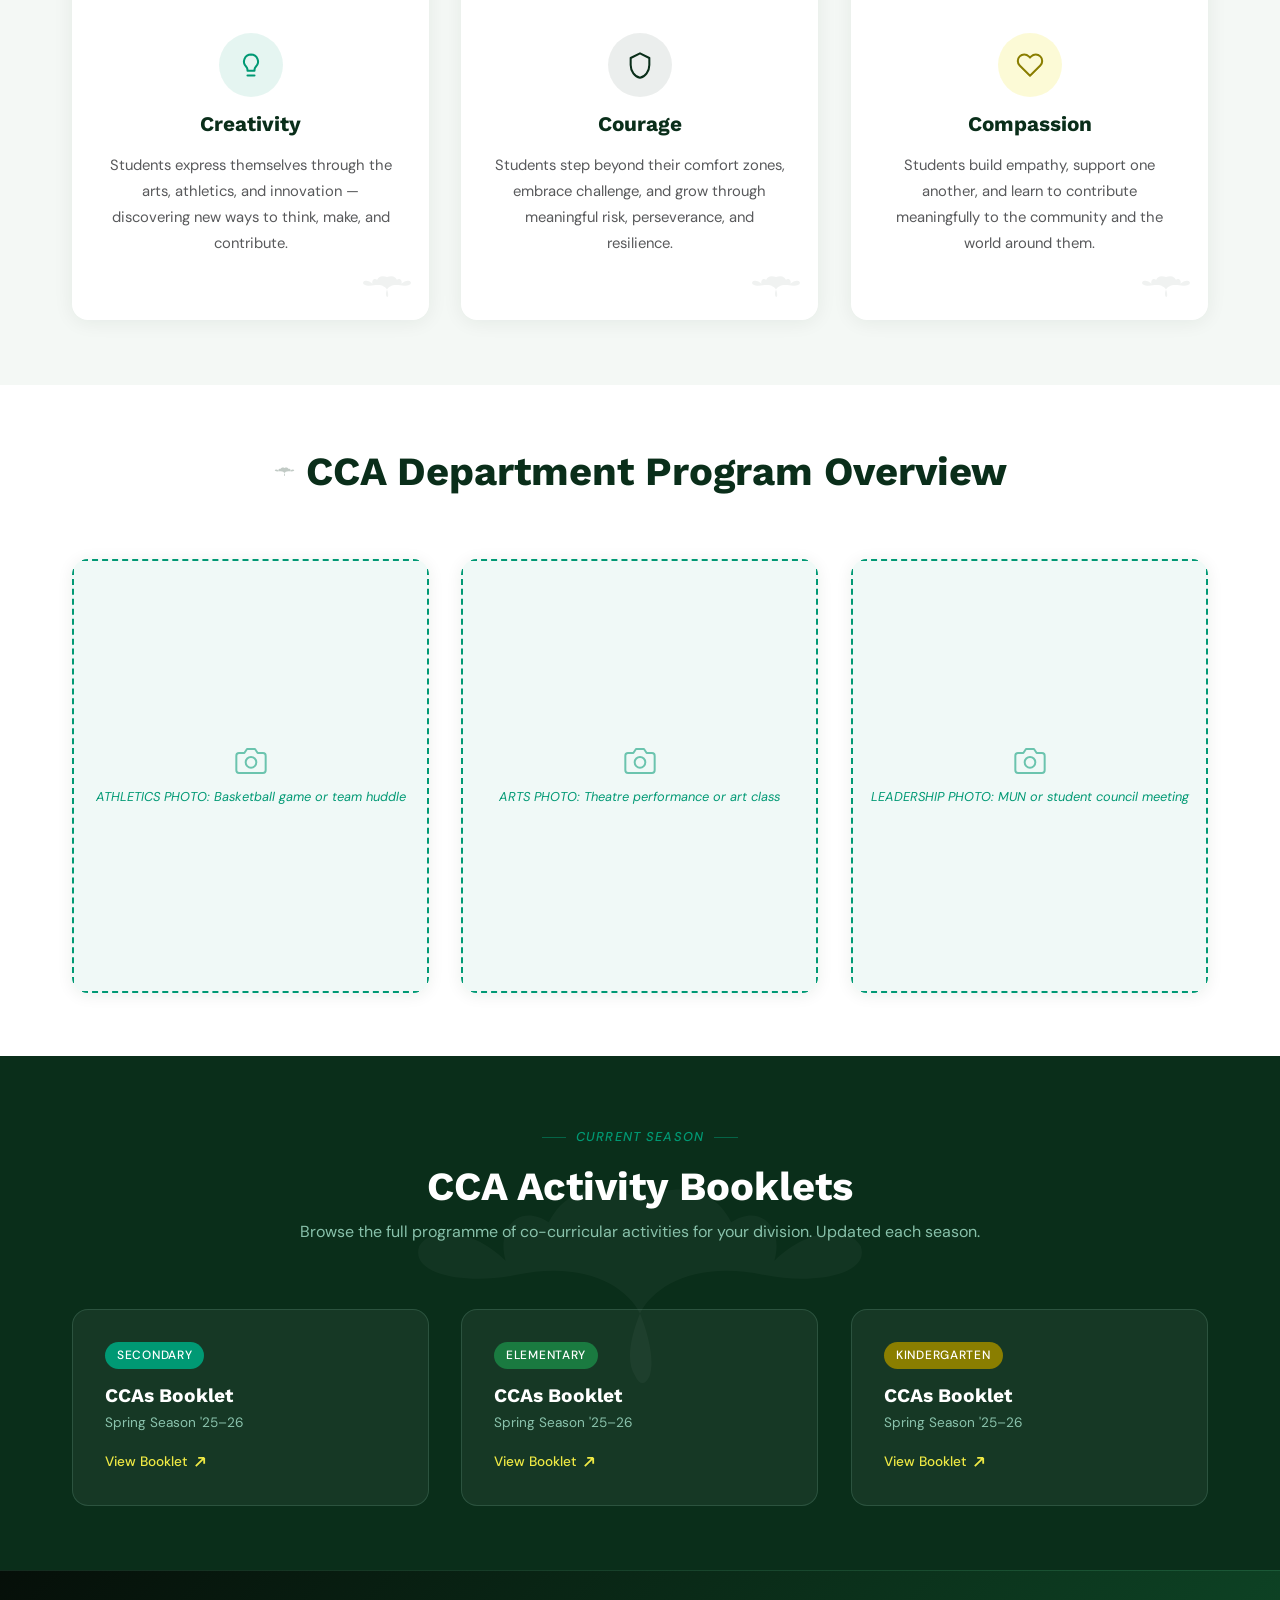
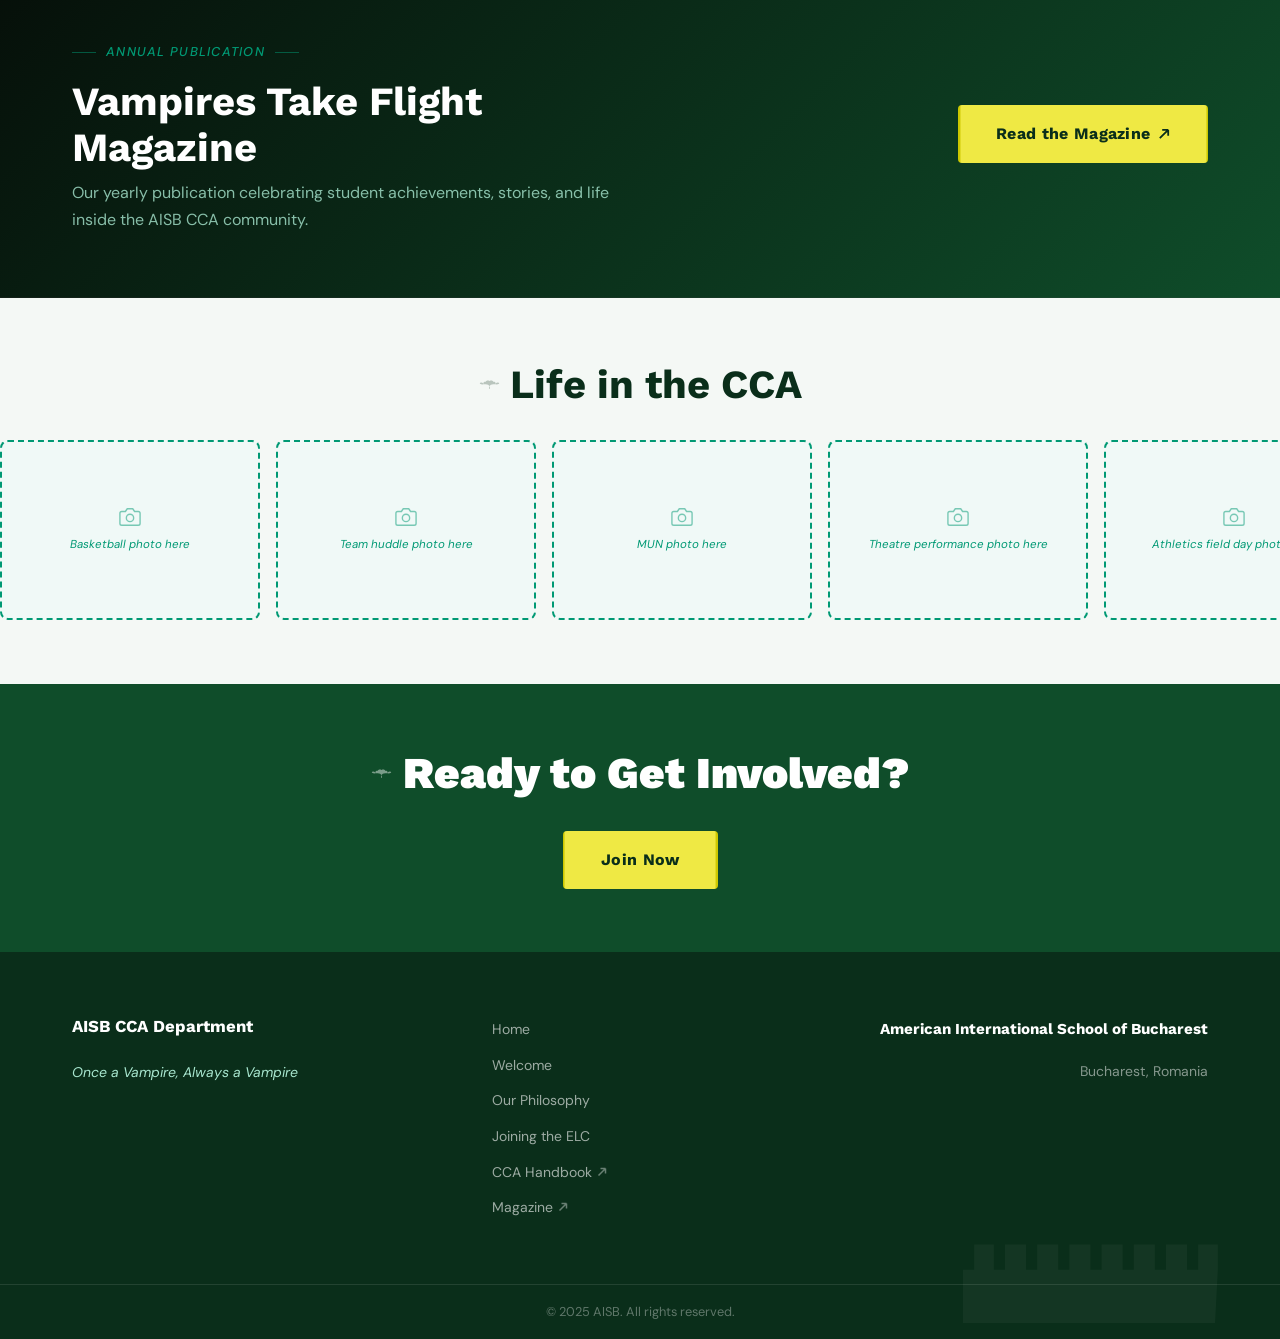
==== commit c405c3e5: "Add booklets, magazine, resources — restructure links from links.txt - Change hero headline to "Once" ====
--- a/index.html
+++ b/index.html
@@ -28,20 +28,11 @@
           <li><a href="philosophy.html"   class="nav__link" data-page="philosophy">Our Philosophy</a></li>
           <li><a href="joining-elc.html"  class="nav__link" data-page="joining-elc">Joining the ELC</a></li>
           <li>
-            <a href="https://docs.google.com/document/d/1C8rKPDsnyIg01VgttbhQd866ZwGXewxtXoNhxPmOfxU/edit"
+            <a href="https://docs.google.com/document/d/1uVwUEFHOn3_4B4PPxiPPun_PIijwQBy9hPHAp4GYJOQ/edit?tab=t.0"
                class="nav__link"
                target="_blank"
                rel="noopener noreferrer">
-              ELC Handbook
-              <svg class="nav__ext-icon" viewBox="0 0 10 10" fill="none" stroke="currentColor" stroke-width="1.5" xmlns="http://www.w3.org/2000/svg" aria-hidden="true"><path d="M1.5 8.5L8.5 1.5M8.5 1.5H3.5M8.5 1.5v5"/></svg>
-            </a>
-          </li>
-          <li>
-            <a href="https://docs.google.com/document/d/1jAWtmQBweBVDEVaAY76nu84KtQJgYyB6U0lxwEaAoNE/edit"
-               class="nav__link"
-               target="_blank"
-               rel="noopener noreferrer">
-              ES Handbook
+              CCA Handbook
               <svg class="nav__ext-icon" viewBox="0 0 10 10" fill="none" stroke="currentColor" stroke-width="1.5" xmlns="http://www.w3.org/2000/svg" aria-hidden="true"><path d="M1.5 8.5L8.5 1.5M8.5 1.5H3.5M8.5 1.5v5"/></svg>
             </a>
           </li>
@@ -69,7 +60,7 @@
     <div class="hero__content">
       <!-- JS splits headline into .hero__word spans for spring animation -->
       <h1 class="hero__headline hero-anim" style="--delay: 0.3s">
-        Vampires Take Flight
+        Once a Vampire, Always a Vampire
       </h1>
       <p class="hero__sub hero-anim" style="--delay: 0.5s">
         Co-Curricular Activities at AISB
@@ -193,7 +184,80 @@
   </section>
 
   <!-- ======================================================
-       5. GALLERY STRIP
+       5. CCA BOOKLETS
+       ====================================================== -->
+  <section class="booklets" id="booklets" aria-labelledby="booklets-heading">
+    <div class="container">
+
+      <div class="booklets__header reveal">
+        <span class="section-label">Current Season</span>
+        <h2 id="booklets-heading">CCA Activity Booklets</h2>
+        <p class="booklets__sub">Browse the full programme of co-curricular activities for your division. Updated each season.</p>
+      </div>
+
+      <div class="booklets__grid reveal-stagger">
+
+        <a class="booklet-card stagger-item" href="https://docs.google.com/presentation/d/1Pu9hmi3-eZdHvLgyRUysvCfLK0m81sSNYYznDgAp900/present?slide=id.g1372e5583d8_15_30" target="_blank" rel="noopener noreferrer">
+          <div class="booklet-card__badge">Secondary</div>
+          <div class="booklet-card__body">
+            <h3 class="booklet-card__title">CCAs Booklet</h3>
+            <p class="booklet-card__season">Spring Season '25–26</p>
+          </div>
+          <span class="booklet-card__cta">
+            View Booklet
+            <svg width="12" height="12" viewBox="0 0 10 10" fill="none" stroke="currentColor" stroke-width="1.5" aria-hidden="true"><path d="M1.5 8.5L8.5 1.5M8.5 1.5H3.5M8.5 1.5v5"/></svg>
+          </span>
+        </a>
+
+        <a class="booklet-card stagger-item" href="https://docs.google.com/presentation/d/15MVXWQndXh1fgPv6lIfpPve1Hzxa-xV6HNe04zMDgE4/present?slide=id.g268abb79770_0_0" target="_blank" rel="noopener noreferrer">
+          <div class="booklet-card__badge booklet-card__badge--es">Elementary</div>
+          <div class="booklet-card__body">
+            <h3 class="booklet-card__title">CCAs Booklet</h3>
+            <p class="booklet-card__season">Spring Season '25–26</p>
+          </div>
+          <span class="booklet-card__cta">
+            View Booklet
+            <svg width="12" height="12" viewBox="0 0 10 10" fill="none" stroke="currentColor" stroke-width="1.5" aria-hidden="true"><path d="M1.5 8.5L8.5 1.5M8.5 1.5H3.5M8.5 1.5v5"/></svg>
+          </span>
+        </a>
+
+        <a class="booklet-card stagger-item" href="https://docs.google.com/presentation/d/1rKhWBENqKSYvQFAWs_1aDxzNsX6173oiBIzw0DBJSBo/present?slide=id.g142e5402e74_0_200" target="_blank" rel="noopener noreferrer">
+          <div class="booklet-card__badge booklet-card__badge--kg">Kindergarten</div>
+          <div class="booklet-card__body">
+            <h3 class="booklet-card__title">CCAs Booklet</h3>
+            <p class="booklet-card__season">Spring Season '25–26</p>
+          </div>
+          <span class="booklet-card__cta">
+            View Booklet
+            <svg width="12" height="12" viewBox="0 0 10 10" fill="none" stroke="currentColor" stroke-width="1.5" aria-hidden="true"><path d="M1.5 8.5L8.5 1.5M8.5 1.5H3.5M8.5 1.5v5"/></svg>
+          </span>
+        </a>
+
+      </div>
+    </div>
+  </section>
+
+  <!-- ======================================================
+       6. MAGAZINE FEATURE
+       ====================================================== -->
+  <div class="magazine-banner" id="magazine">
+    <div class="container">
+      <div class="magazine-banner__inner reveal">
+        <div class="magazine-banner__text">
+          <span class="section-label">Annual Publication</span>
+          <h2 class="magazine-banner__title">Vampires Take Flight Magazine</h2>
+          <p class="magazine-banner__desc">Our yearly publication celebrating student achievements, stories, and life inside the AISB CCA community.</p>
+        </div>
+        <a href="https://drive.google.com/file/d/1PJ1l3IIfaLi3uhogRWFevL4zNcEg_WBe/view" class="btn btn--yellow" target="_blank" rel="noopener noreferrer">
+          Read the Magazine
+          <svg width="12" height="12" viewBox="0 0 10 10" fill="none" stroke="currentColor" stroke-width="1.5" aria-hidden="true"><path d="M1.5 8.5L8.5 1.5M8.5 1.5H3.5M8.5 1.5v5"/></svg>
+        </a>
+      </div>
+    </div>
+  </div>
+
+  <!-- ======================================================
+       7. GALLERY STRIP
        ====================================================== -->
   <section class="gallery" id="gallery" aria-label="Photo gallery">
     <div class="container">
@@ -230,7 +294,7 @@
   </section>
 
   <!-- ======================================================
-       6. CTA BANNER
+       8. CTA BANNER
        ====================================================== -->
   <section class="cta-banner" id="cta" aria-labelledby="cta-heading">
     <div class="container">
@@ -259,16 +323,16 @@
           <li><a href="philosophy.html">Our Philosophy</a></li>
           <li><a href="joining-elc.html">Joining the ELC</a></li>
           <li>
-            <a href="https://docs.google.com/document/d/1C8rKPDsnyIg01VgttbhQd866ZwGXewxtXoNhxPmOfxU/edit"
+            <a href="https://docs.google.com/document/d/1uVwUEFHOn3_4B4PPxiPPun_PIijwQBy9hPHAp4GYJOQ/edit?tab=t.0"
                target="_blank" rel="noopener noreferrer">
-              ELC Handbook
+              CCA Handbook
               <svg class="nav__ext-icon" viewBox="0 0 10 10" fill="none" stroke="currentColor" stroke-width="1.5" xmlns="http://www.w3.org/2000/svg" aria-hidden="true"><path d="M1.5 8.5L8.5 1.5M8.5 1.5H3.5M8.5 1.5v5"/></svg>
             </a>
           </li>
           <li>
-            <a href="https://docs.google.com/document/d/1jAWtmQBweBVDEVaAY76nu84KtQJgYyB6U0lxwEaAoNE/edit"
+            <a href="https://drive.google.com/file/d/1PJ1l3IIfaLi3uhogRWFevL4zNcEg_WBe/view"
                target="_blank" rel="noopener noreferrer">
-              ES Handbook
+              Magazine
               <svg class="nav__ext-icon" viewBox="0 0 10 10" fill="none" stroke="currentColor" stroke-width="1.5" xmlns="http://www.w3.org/2000/svg" aria-hidden="true"><path d="M1.5 8.5L8.5 1.5M8.5 1.5H3.5M8.5 1.5v5"/></svg>
             </a>
           </li>
--- a/css/styles.css
+++ b/css/styles.css
@@ -1852,13 +1852,281 @@
 }
 
 /* =============================================
+   CCA BOOKLETS SECTION
+   ============================================= */
+
+.booklets {
+  padding-block: var(--space-xl);
+  background: var(--primary);
+  position: relative;
+  overflow: hidden;
+}
+
+/* Subtle bat watermark in section bg */
+.booklets::before {
+  content: '';
+  position: absolute;
+  top: 50%;
+  left: 50%;
+  transform: translate(-50%, -50%);
+  width: 480px;
+  height: 270px;
+  background: var(--bat-white) center / contain no-repeat;
+  opacity: 0.03;
+  pointer-events: none;
+}
+
+.booklets__header {
+  text-align: center;
+  margin-bottom: var(--space-xl);
+}
+
+.booklets__header h2 {
+  color: var(--white);
+  margin-top: var(--space-sm);
+}
+
+.booklets__header h2::before {
+  background: var(--bat-white) center / contain no-repeat;
+  opacity: 0.35;
+}
+
+.booklets__sub {
+  color: var(--teal-light);
+  font-size: 1rem;
+  line-height: 1.7;
+  margin-top: var(--space-sm);
+  opacity: 0.8;
+}
+
+.booklets__grid {
+  display: grid;
+  grid-template-columns: repeat(3, 1fr);
+  gap: var(--space-lg);
+}
+
+.booklet-card {
+  display: flex;
+  flex-direction: column;
+  gap: var(--space-md);
+  background: rgba(255, 255, 255, 0.05);
+  border: 1px solid rgba(168, 230, 207, 0.15);
+  border-radius: var(--radius-lg);
+  padding: var(--space-lg);
+  text-decoration: none;
+  color: var(--white);
+  transition:
+    background 0.3s cubic-bezier(0.16, 1, 0.3, 1),
+    border-color 0.3s ease,
+    transform 0.4s cubic-bezier(0.34, 1.3, 0.64, 1),
+    box-shadow 0.3s cubic-bezier(0.16, 1, 0.3, 1);
+  will-change: transform;
+  position: relative;
+  overflow: hidden;
+}
+
+.booklet-card:hover {
+  opacity: 1;
+  background: rgba(255, 255, 255, 0.09);
+  border-color: rgba(168, 230, 207, 0.4);
+  transform: translateY(-5px);
+  box-shadow: 0 16px 40px rgba(0, 0, 0, 0.4);
+}
+
+.booklet-card__badge {
+  display: inline-flex;
+  align-self: flex-start;
+  padding: 4px 12px;
+  border-radius: 100px;
+  font-family: var(--font-body);
+  font-size: 0.75rem;
+  font-weight: 500;
+  letter-spacing: 0.06em;
+  text-transform: uppercase;
+  background: var(--teal);
+  color: var(--white);
+}
+
+.booklet-card__badge--es  { background: var(--accent); }
+.booklet-card__badge--kg  { background: #8a7e00; color: var(--white); }
+
+.booklet-card__body {
+  flex: 1;
+}
+
+.booklet-card__title {
+  font-family: var(--font-heading);
+  font-weight: 700;
+  font-size: 1.2rem;
+  color: var(--white);
+  margin-bottom: var(--space-xs);
+}
+
+.booklet-card__season {
+  font-size: 0.85rem;
+  color: var(--teal-light);
+  opacity: 0.8;
+  margin: 0;
+}
+
+.booklet-card__cta {
+  display: inline-flex;
+  align-items: center;
+  gap: 6px;
+  font-family: var(--font-body);
+  font-size: 0.85rem;
+  font-weight: 500;
+  color: var(--yellow);
+  transition: gap 0.25s ease;
+}
+
+.booklet-card:hover .booklet-card__cta {
+  gap: 10px;
+}
+
+/* =============================================
+   MAGAZINE BANNER
+   ============================================= */
+
+.magazine-banner {
+  background: linear-gradient(135deg, #060f09 0%, var(--primary-mid) 100%);
+  padding-block: var(--space-xl);
+  border-top: 1px solid rgba(168, 230, 207, 0.08);
+  border-bottom: 1px solid rgba(168, 230, 207, 0.08);
+}
+
+.magazine-banner__inner {
+  display: flex;
+  align-items: center;
+  justify-content: space-between;
+  gap: var(--space-xl);
+}
+
+.magazine-banner__text {
+  max-width: 580px;
+}
+
+.magazine-banner__title {
+  color: var(--white);
+  margin-top: var(--space-sm);
+  margin-bottom: var(--space-sm);
+}
+
+.magazine-banner__title::before { display: none; }
+
+.magazine-banner__desc {
+  color: var(--teal-light);
+  font-size: 1rem;
+  line-height: 1.7;
+  margin: 0;
+  opacity: 0.8;
+}
+
+/* =============================================
+   RESOURCE CARDS (welcome page)
+   ============================================= */
+
+.quick-links .section-label {
+  display: block;
+  margin-bottom: var(--space-sm);
+}
+
+.resources-grid {
+  display: grid;
+  grid-template-columns: repeat(3, 1fr);
+  gap: var(--space-md);
+  margin-top: var(--space-xl);
+}
+
+.resource-card {
+  display: flex;
+  align-items: flex-start;
+  gap: var(--space-md);
+  padding: var(--space-lg);
+  background: var(--white);
+  border: 1px solid rgba(88, 89, 91, 0.1);
+  border-radius: var(--radius-lg);
+  text-decoration: none;
+  color: inherit;
+  transition:
+    border-color 0.3s ease,
+    box-shadow   0.3s cubic-bezier(0.16, 1, 0.3, 1),
+    transform    0.4s cubic-bezier(0.34, 1.3, 0.64, 1);
+  will-change: transform;
+  position: relative;
+}
+
+.resource-card:hover {
+  opacity: 1;
+  border-color: var(--teal);
+  box-shadow: 0 8px 28px rgba(10, 46, 26, 0.12);
+  transform: translateY(-3px);
+}
+
+.resource-card__icon {
+  flex-shrink: 0;
+  width: 42px;
+  height: 42px;
+  border-radius: var(--radius-md);
+  background: rgba(0, 153, 116, 0.1);
+  display: flex;
+  align-items: center;
+  justify-content: center;
+  color: var(--teal);
+}
+
+.resource-card__icon svg {
+  width: 20px;
+  height: 20px;
+}
+
+.resource-card__text {
+  flex: 1;
+  min-width: 0;
+}
+
+.resource-card__title {
+  font-family: var(--font-heading);
+  font-weight: 700;
+  font-size: 0.95rem;
+  color: var(--primary);
+  margin-bottom: 4px;
+  line-height: 1.3;
+}
+
+.resource-card__desc {
+  font-size: 0.825rem;
+  line-height: 1.6;
+  color: var(--gray);
+  margin: 0;
+}
+
+.resource-card__arrow {
+  flex-shrink: 0;
+  color: var(--teal);
+  opacity: 0.5;
+  margin-top: 2px;
+  transition: opacity 0.2s ease, transform 0.3s cubic-bezier(0.34, 1.3, 0.64, 1);
+}
+
+.resource-card:hover .resource-card__arrow {
+  opacity: 1;
+  transform: translate(2px, -2px);
+}
+
+/* =============================================
    RESPONSIVE
    ============================================= */
 
 /* 1024px — tablet landscape */
 @media (max-width: 1024px) {
   .pillars__grid,
-  .programs__grid {
+  .programs__grid,
+  .booklets__grid {
+    grid-template-columns: 1fr 1fr;
+  }
+
+  .resources-grid {
     grid-template-columns: 1fr 1fr;
   }
 }
@@ -1868,8 +2136,16 @@
   .pillars__grid,
   .programs__grid,
   .team-grid,
-  .steps-grid {
+  .steps-grid,
+  .booklets__grid,
+  .resources-grid {
     grid-template-columns: 1fr;
+  }
+
+  .magazine-banner__inner {
+    flex-direction: column;
+    text-align: center;
+    align-items: center;
   }
 
   .welcome-split,
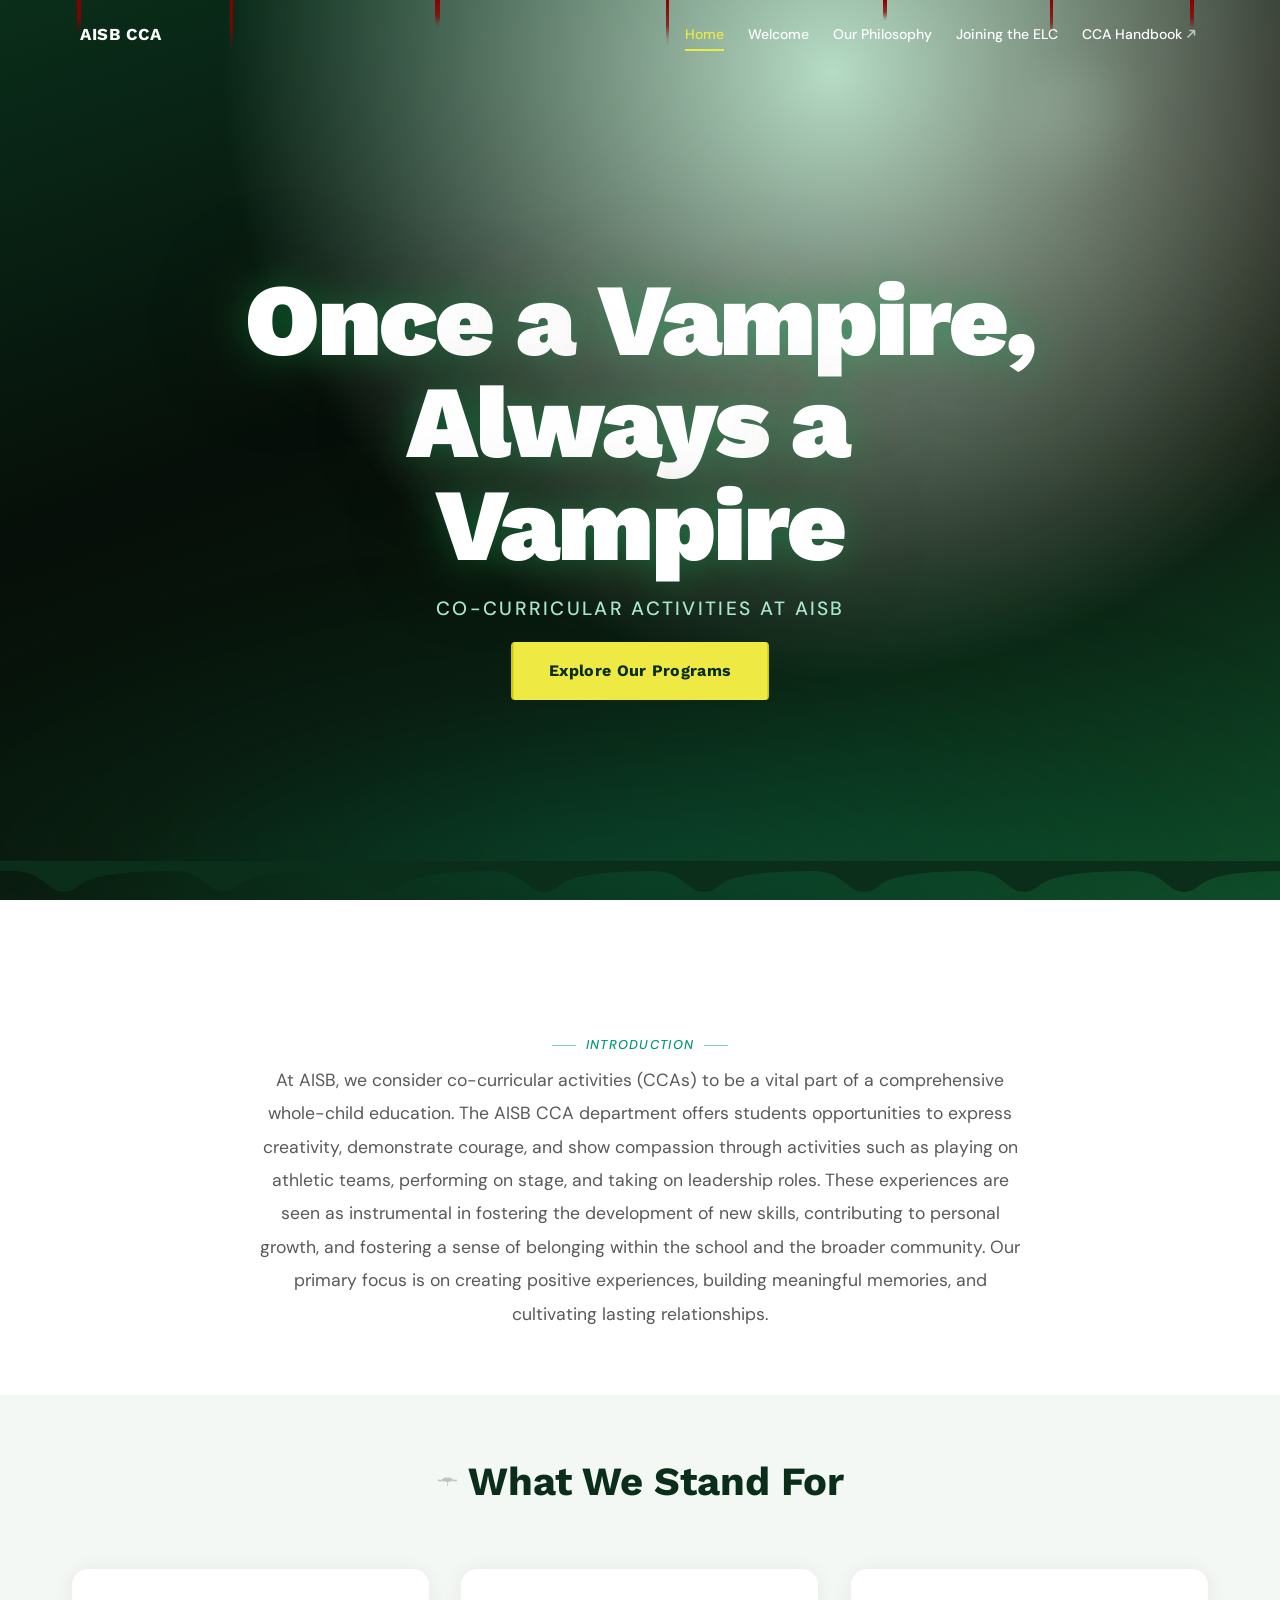
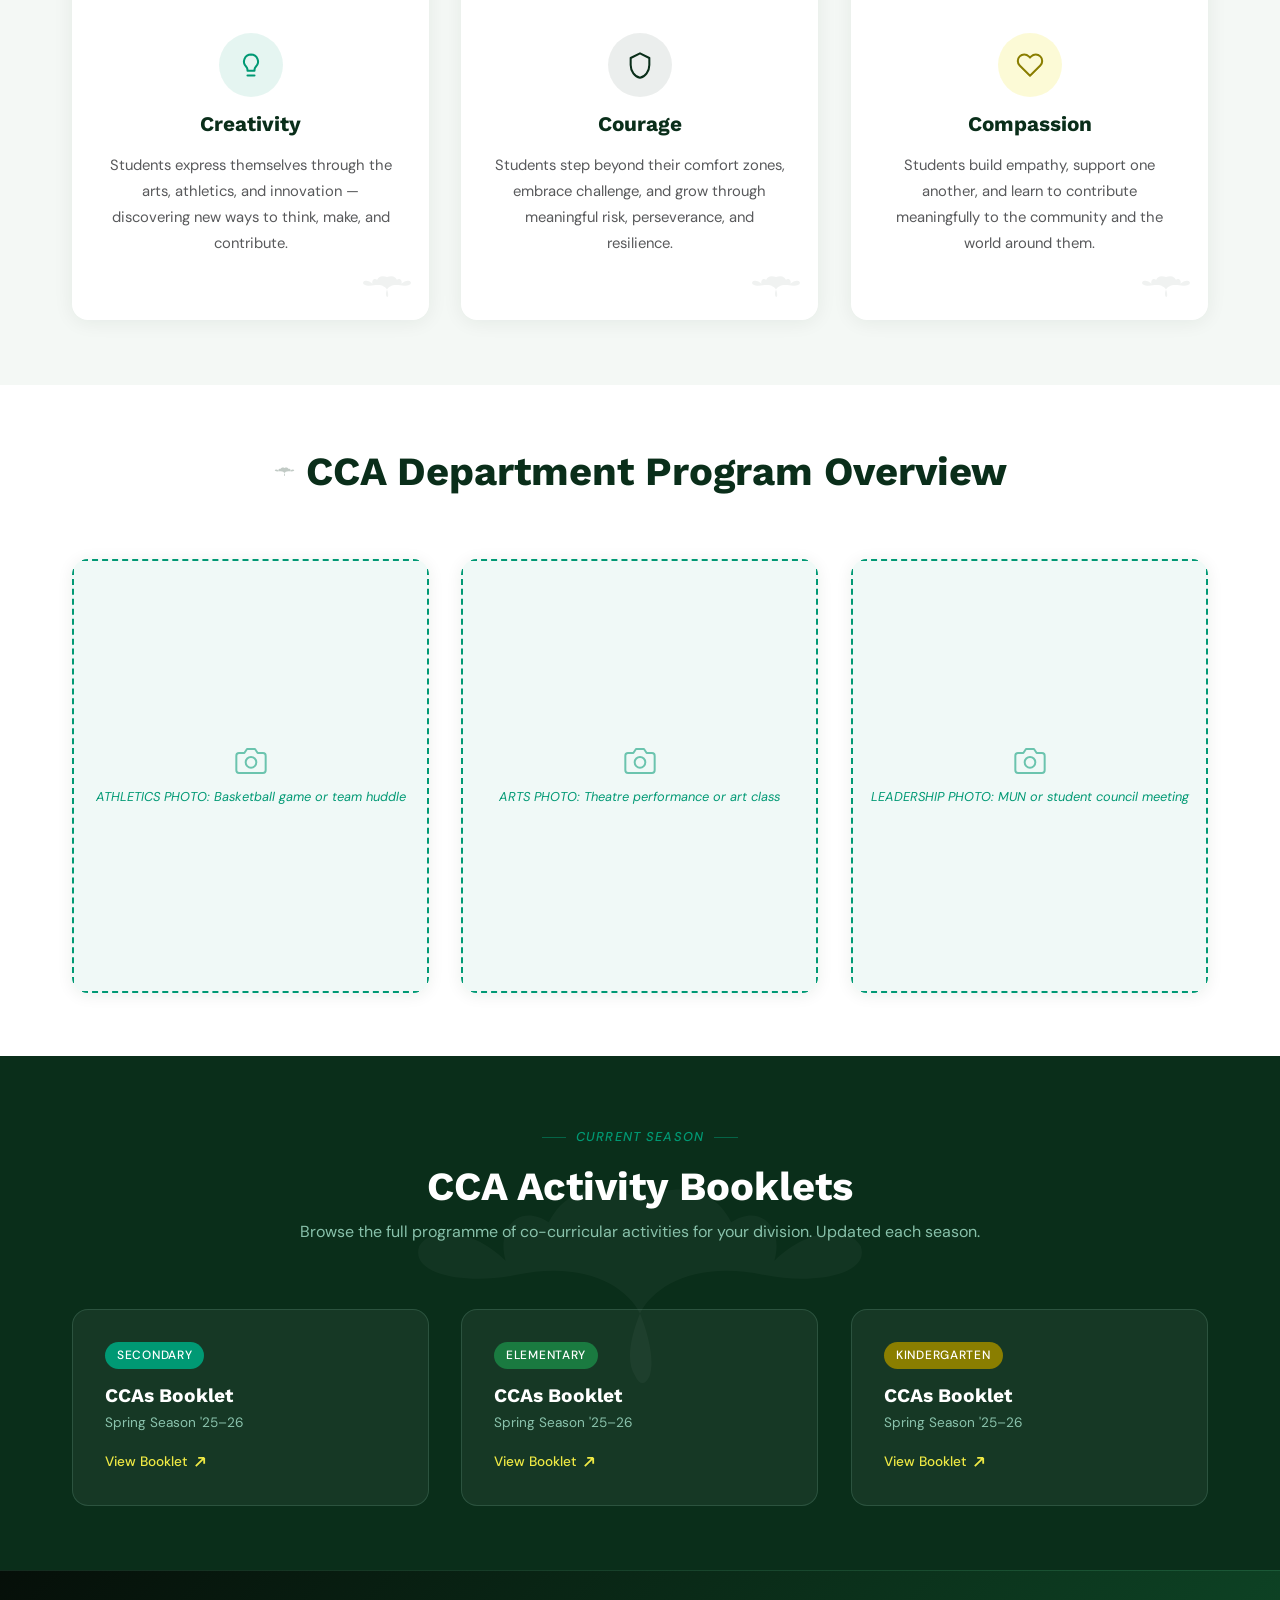
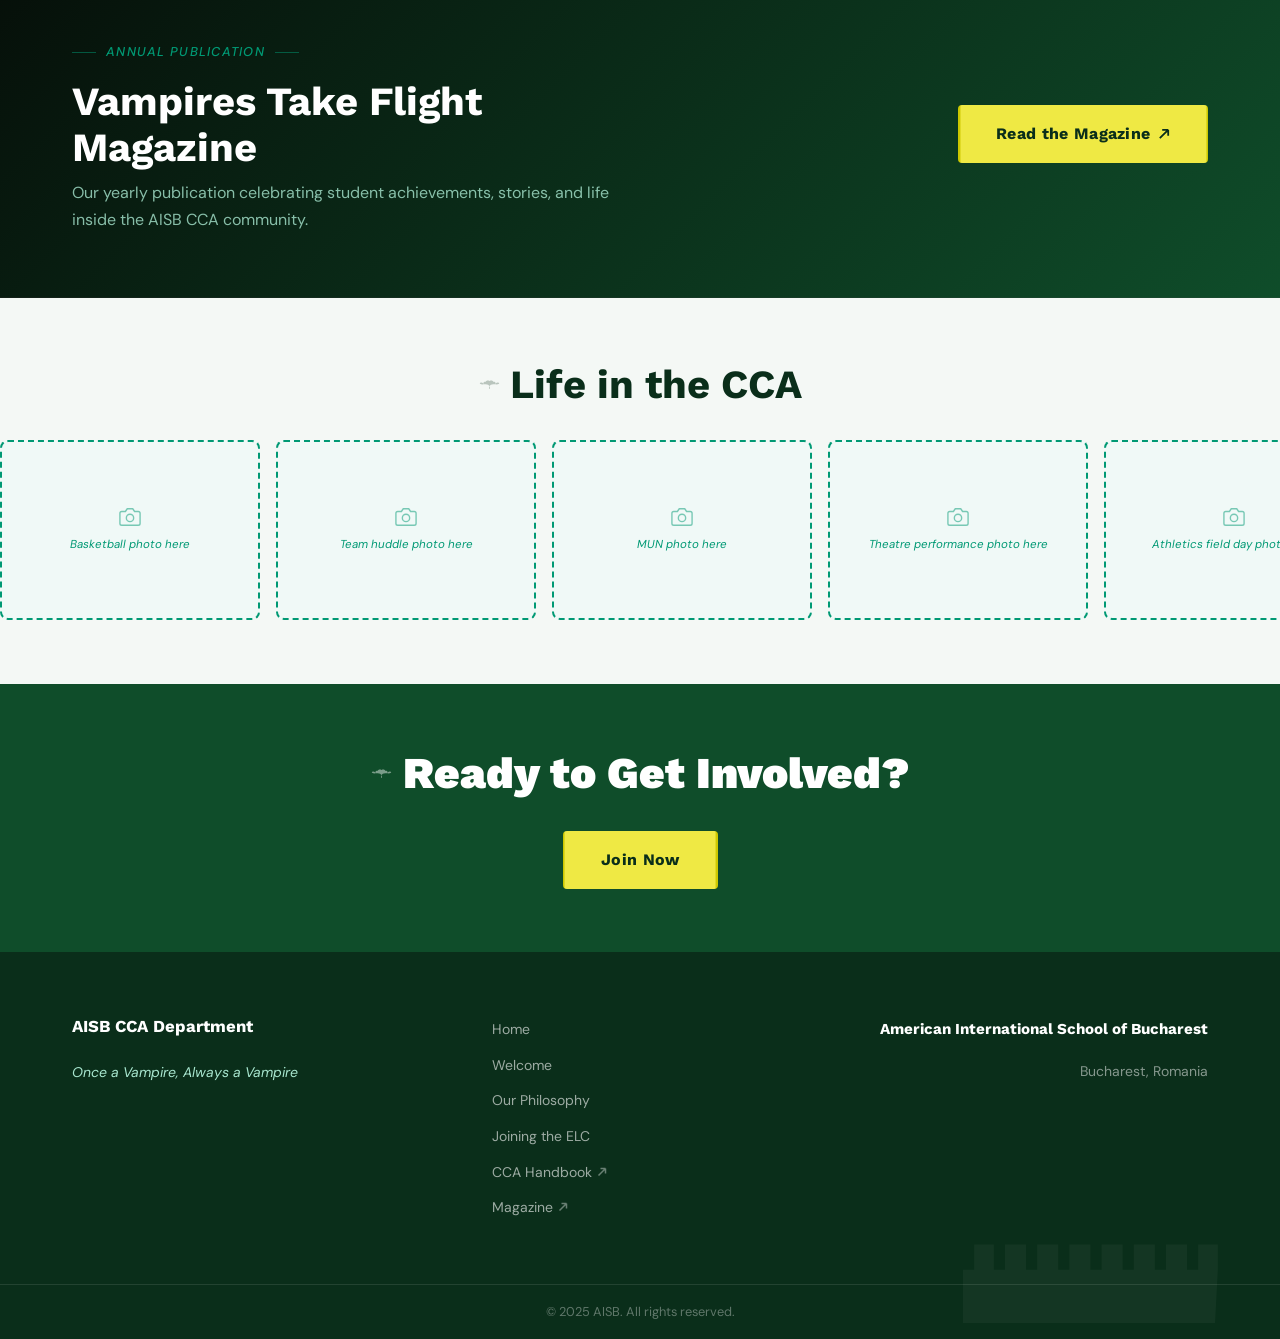
==== commit 9d7ca666: "Fix navbar logo visibility, 2-row hero headline, logo-based hero floaters - Remove brightness/invert" ====
--- a/index.html
+++ b/index.html
@@ -60,7 +60,7 @@
     <div class="hero__content">
       <!-- JS splits headline into .hero__word spans for spring animation -->
       <h1 class="hero__headline hero-anim" style="--delay: 0.3s">
-        Once a Vampire, Always a Vampire
+        Once a Vampire,<br>Always a Vampire
       </h1>
       <p class="hero__sub hero-anim" style="--delay: 0.5s">
         Co-Curricular Activities at AISB
--- a/css/styles.css
+++ b/css/styles.css
@@ -288,11 +288,11 @@
 
 .nav__brand-icon {
   flex-shrink: 0;
-  height: 28px;
+  height: 30px;
   width: auto;
   object-fit: contain;
-  filter: brightness(0) invert(1);
-  transition: filter 0.2s ease, transform 0.3s ease;
+  border-radius: 4px;
+  transition: transform 0.3s ease;
 }
 
 /* Links */
@@ -962,19 +962,22 @@
   animation: lightningFlash 11s ease-in-out 4s infinite;
 }
 
-/* Floating bat elements (added via JS) */
+/* Floating logo elements (added via JS) — uses the vampire logo image */
 .hero__bat {
   position: absolute;
-  width: 32px;
-  height: 18px;
-  background: var(--bat-white) center / contain no-repeat;
+  width: 90px;
+  height: 28px; /* matches logo aspect ratio ~3.18:1 */
+  background: url('../unnamed.png') center / contain no-repeat;
+  filter: invert(1);
+  mix-blend-mode: screen;
+  opacity: 0.2;
   pointer-events: none;
   z-index: 1;
   animation: batDrift var(--bat-duration, 22s) linear var(--bat-delay, 0s) infinite;
 }
 
-.hero__bat--sm { width: 18px; height: 10px; opacity: 0.7; }
-.hero__bat--lg { width: 54px; height: 30px; }
+.hero__bat--sm { width: 55px;  height: 17px; opacity: 0.14; }
+.hero__bat--lg { width: 130px; height: 41px; opacity: 0.22; }
 
 .hero__content {
   position: relative;
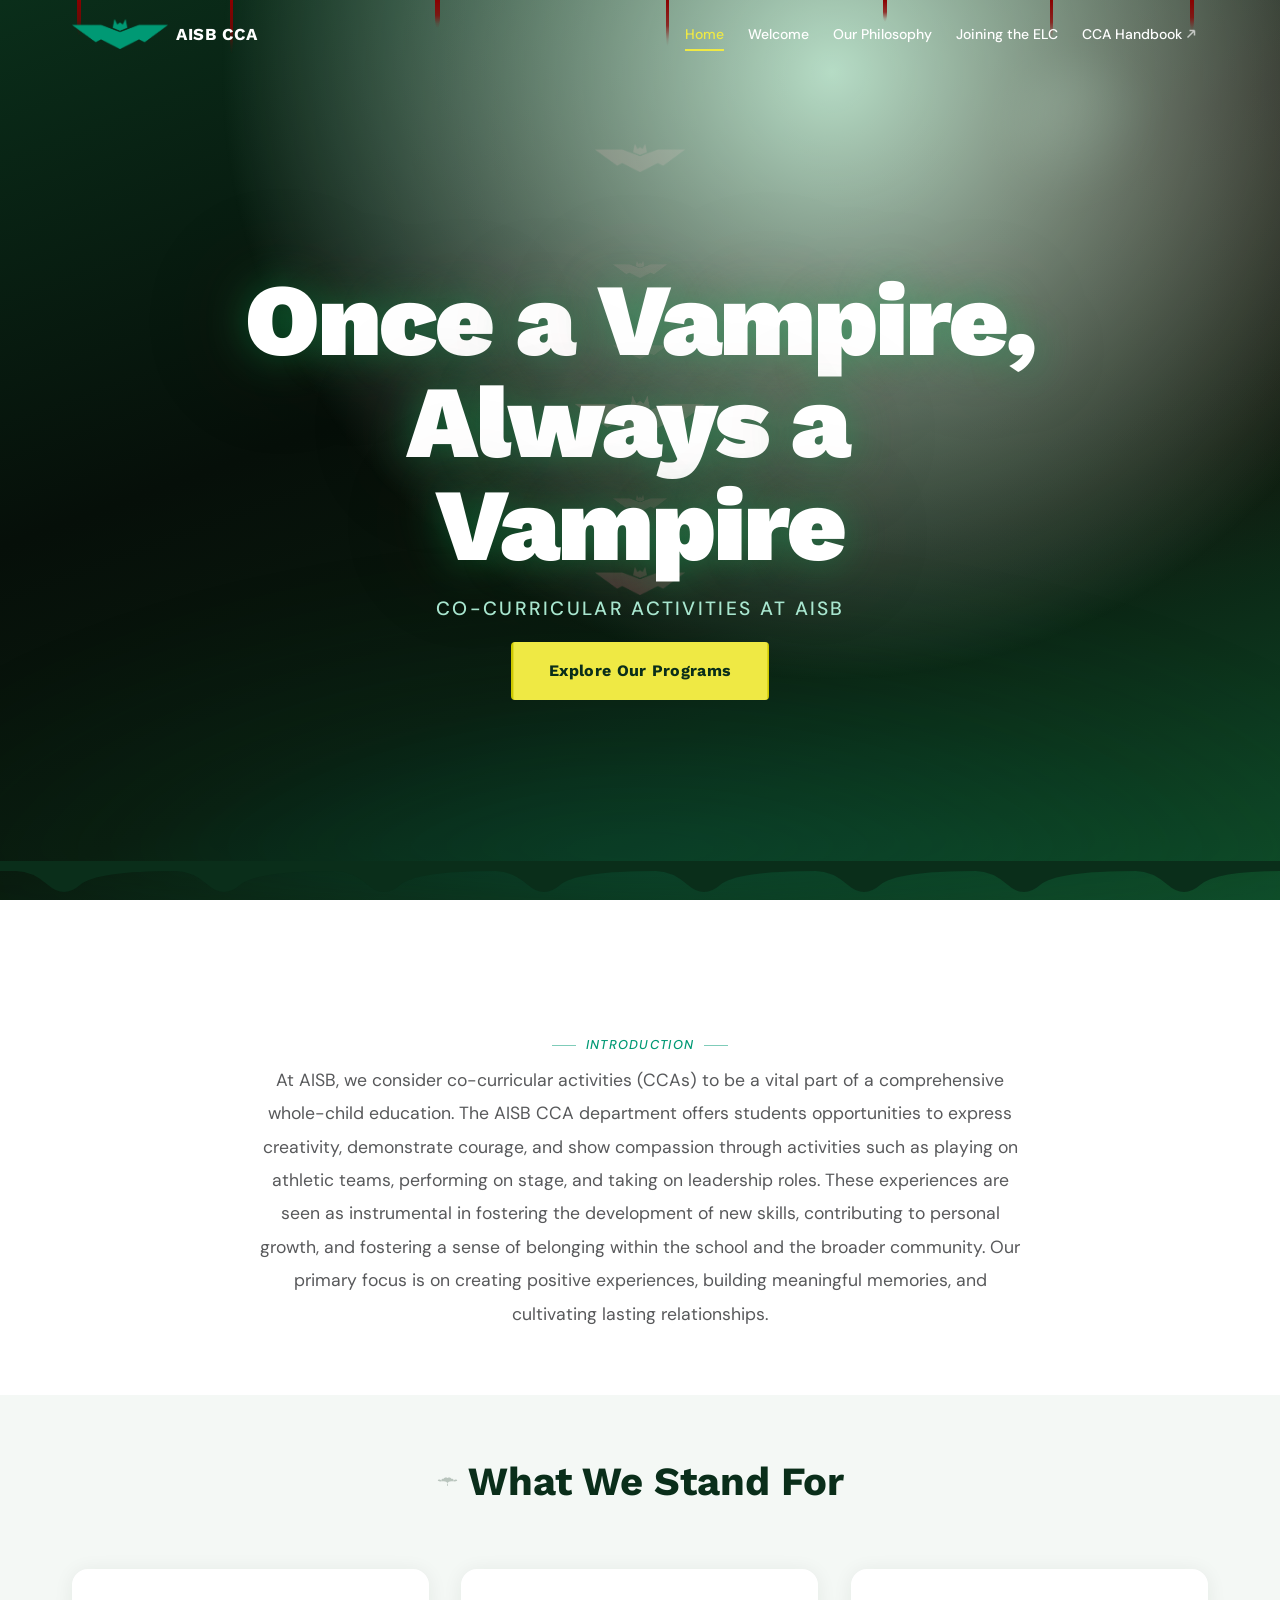
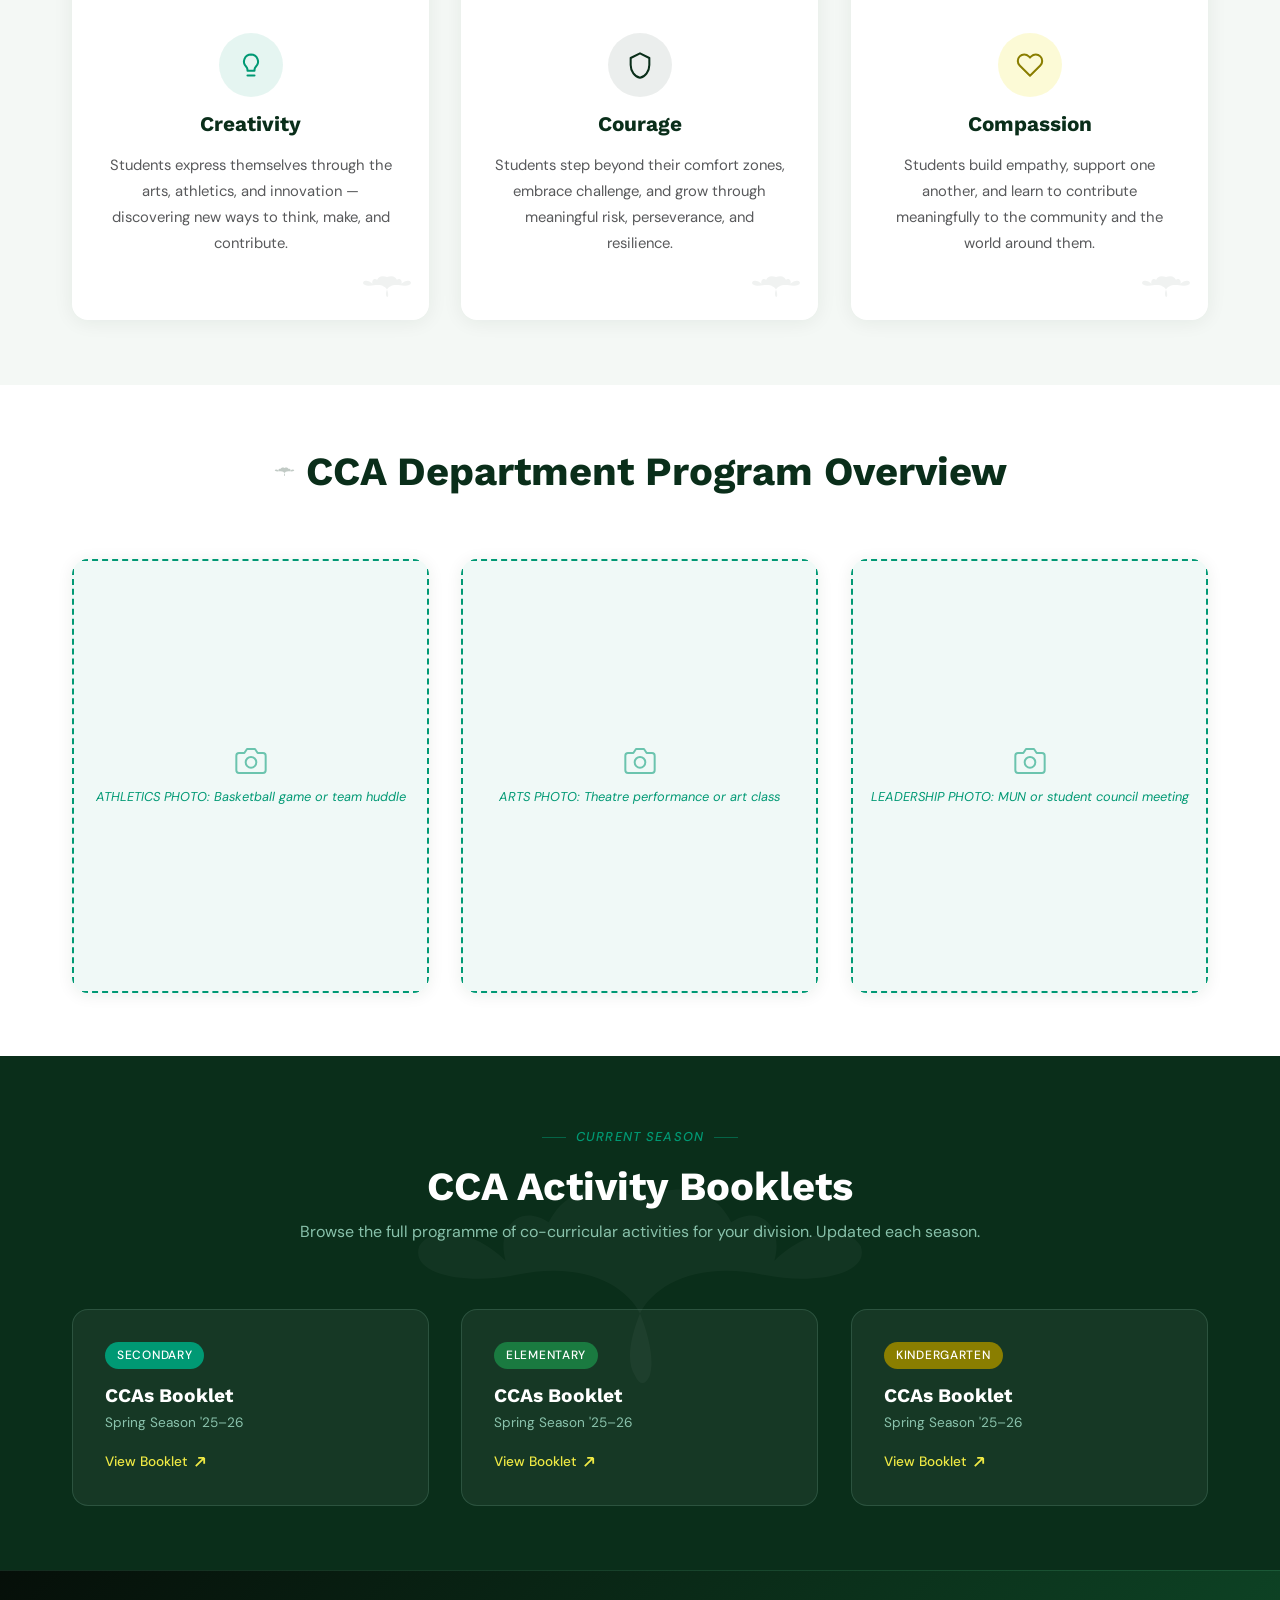
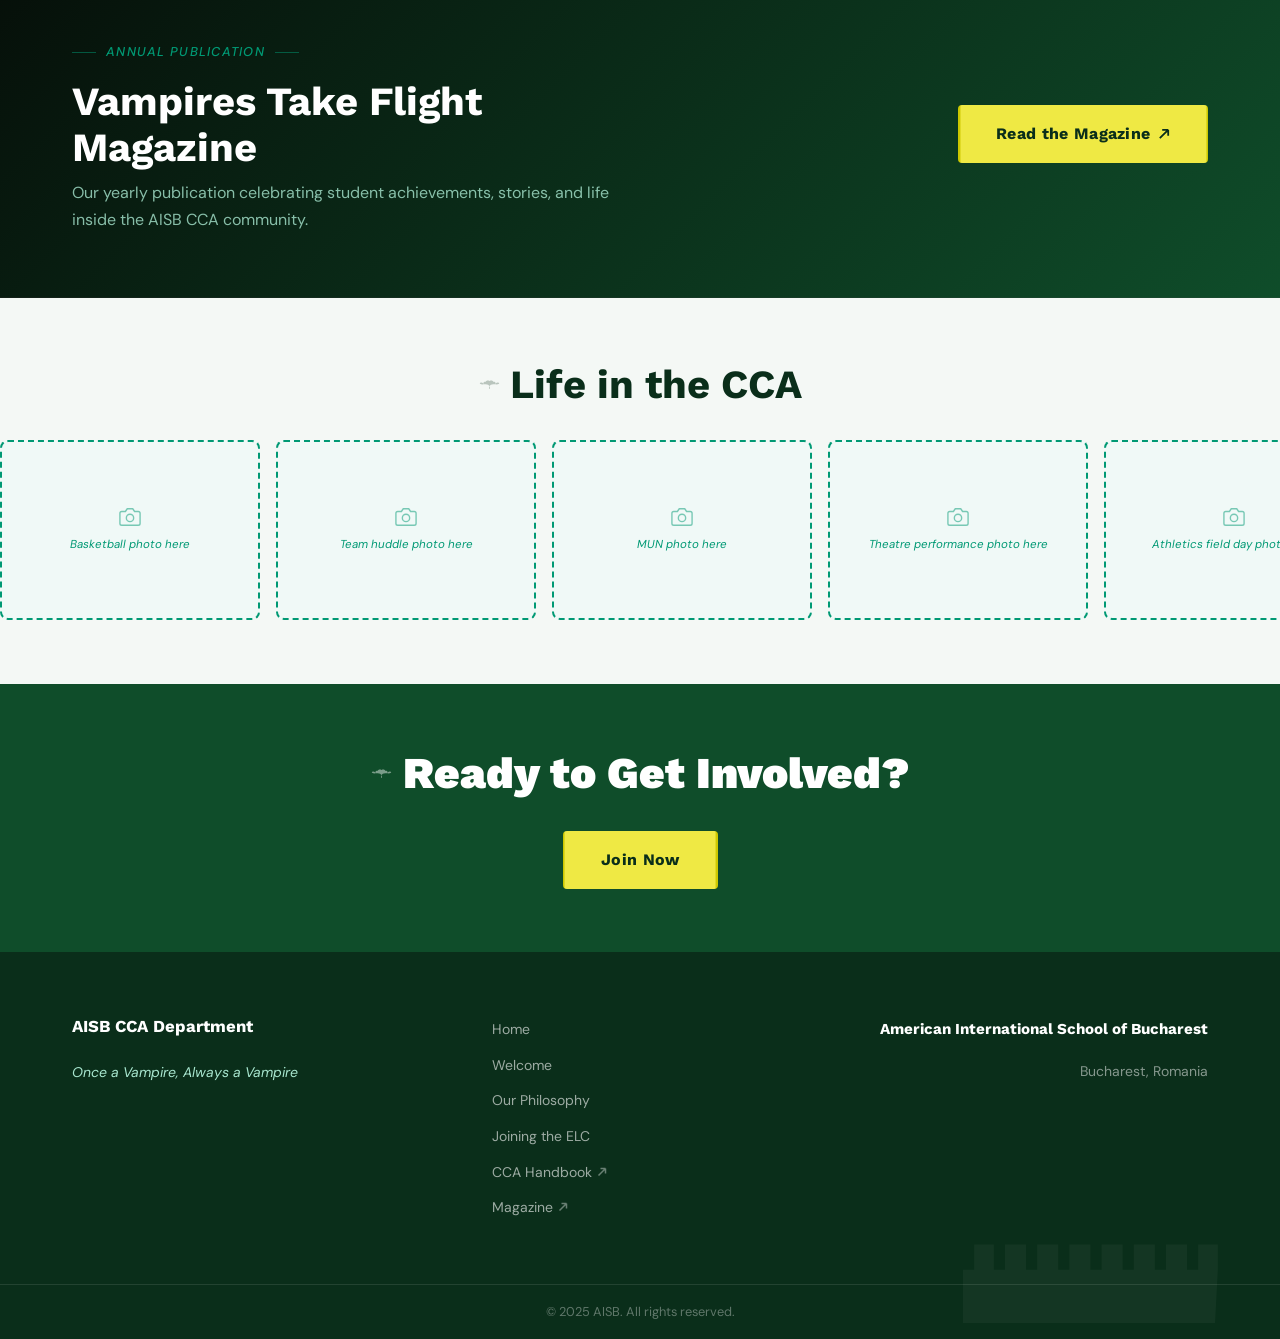
==== commit e851ad3a: "Fix logo broken in Vercel production - Move logo from root to images/vampire-logo.png so it is track" ====
--- a/index.html
+++ b/index.html
@@ -16,7 +16,7 @@
 
       <!-- Brand -->
       <a href="index.html" class="nav__brand" aria-label="AISB CCA — Home">
-        <img class="nav__brand-icon" src="unnamed.png" alt="" aria-hidden="true">
+        <img class="nav__brand-icon" src="/images/vampire-logo.png" alt="" aria-hidden="true">
         <span class="nav__brand-text">AISB CCA</span>
       </a>
 
--- a/css/styles.css
+++ b/css/styles.css
@@ -967,7 +967,7 @@
   position: absolute;
   width: 90px;
   height: 28px; /* matches logo aspect ratio ~3.18:1 */
-  background: url('../unnamed.png') center / contain no-repeat;
+  background: url('/images/vampire-logo.png') center / contain no-repeat;
   filter: invert(1);
   mix-blend-mode: screen;
   opacity: 0.2;
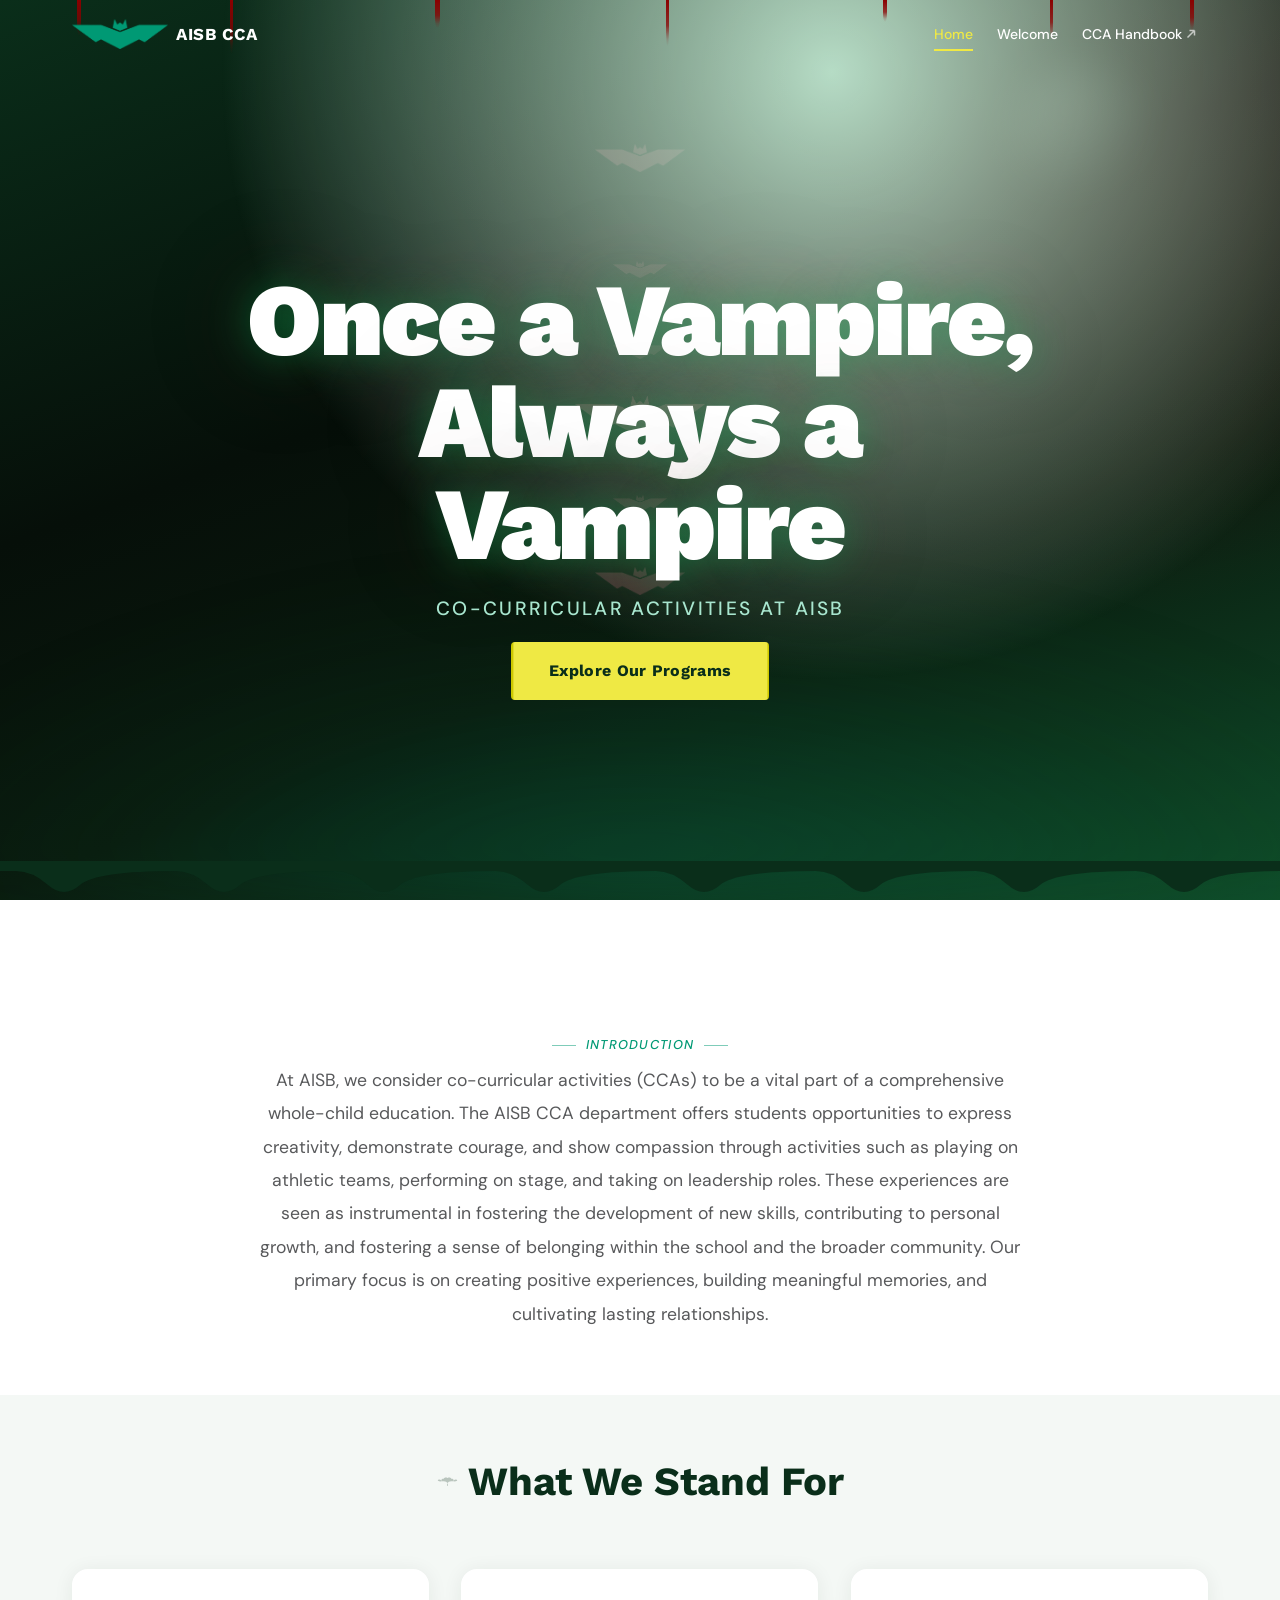
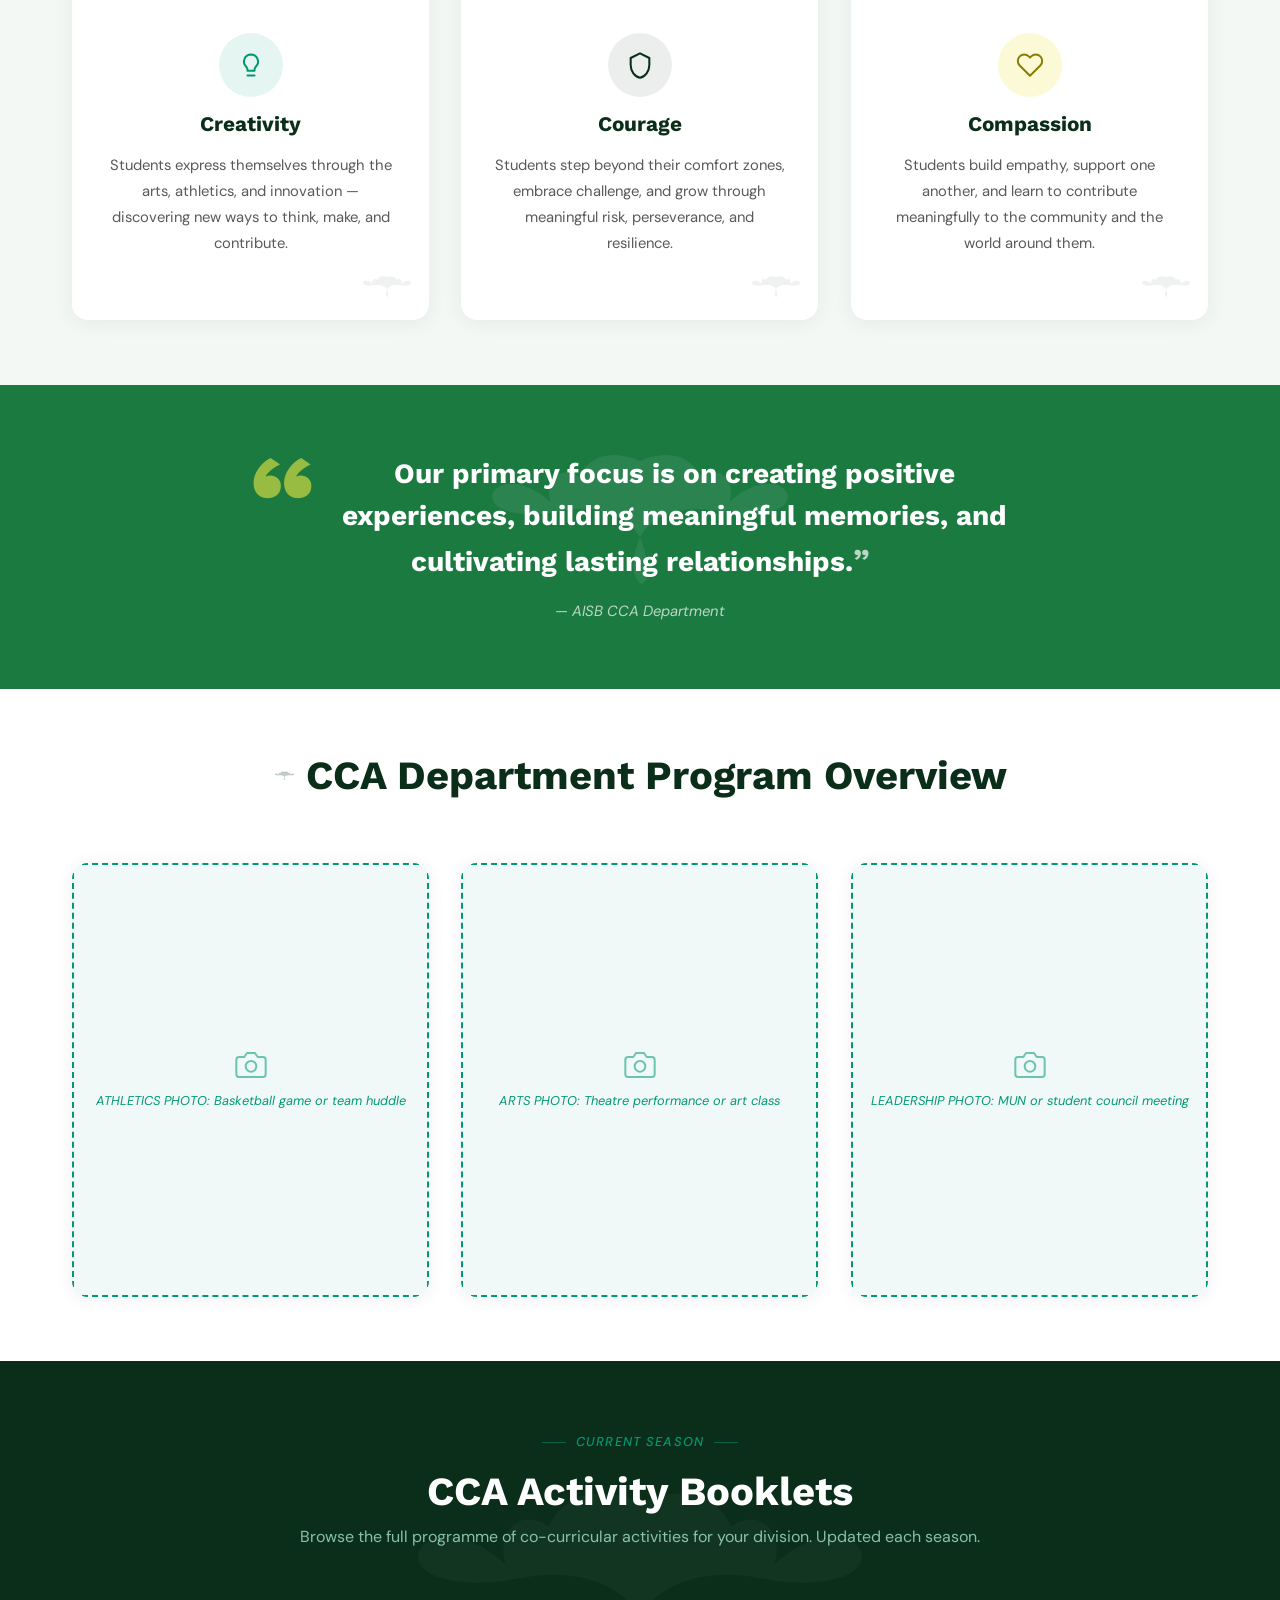
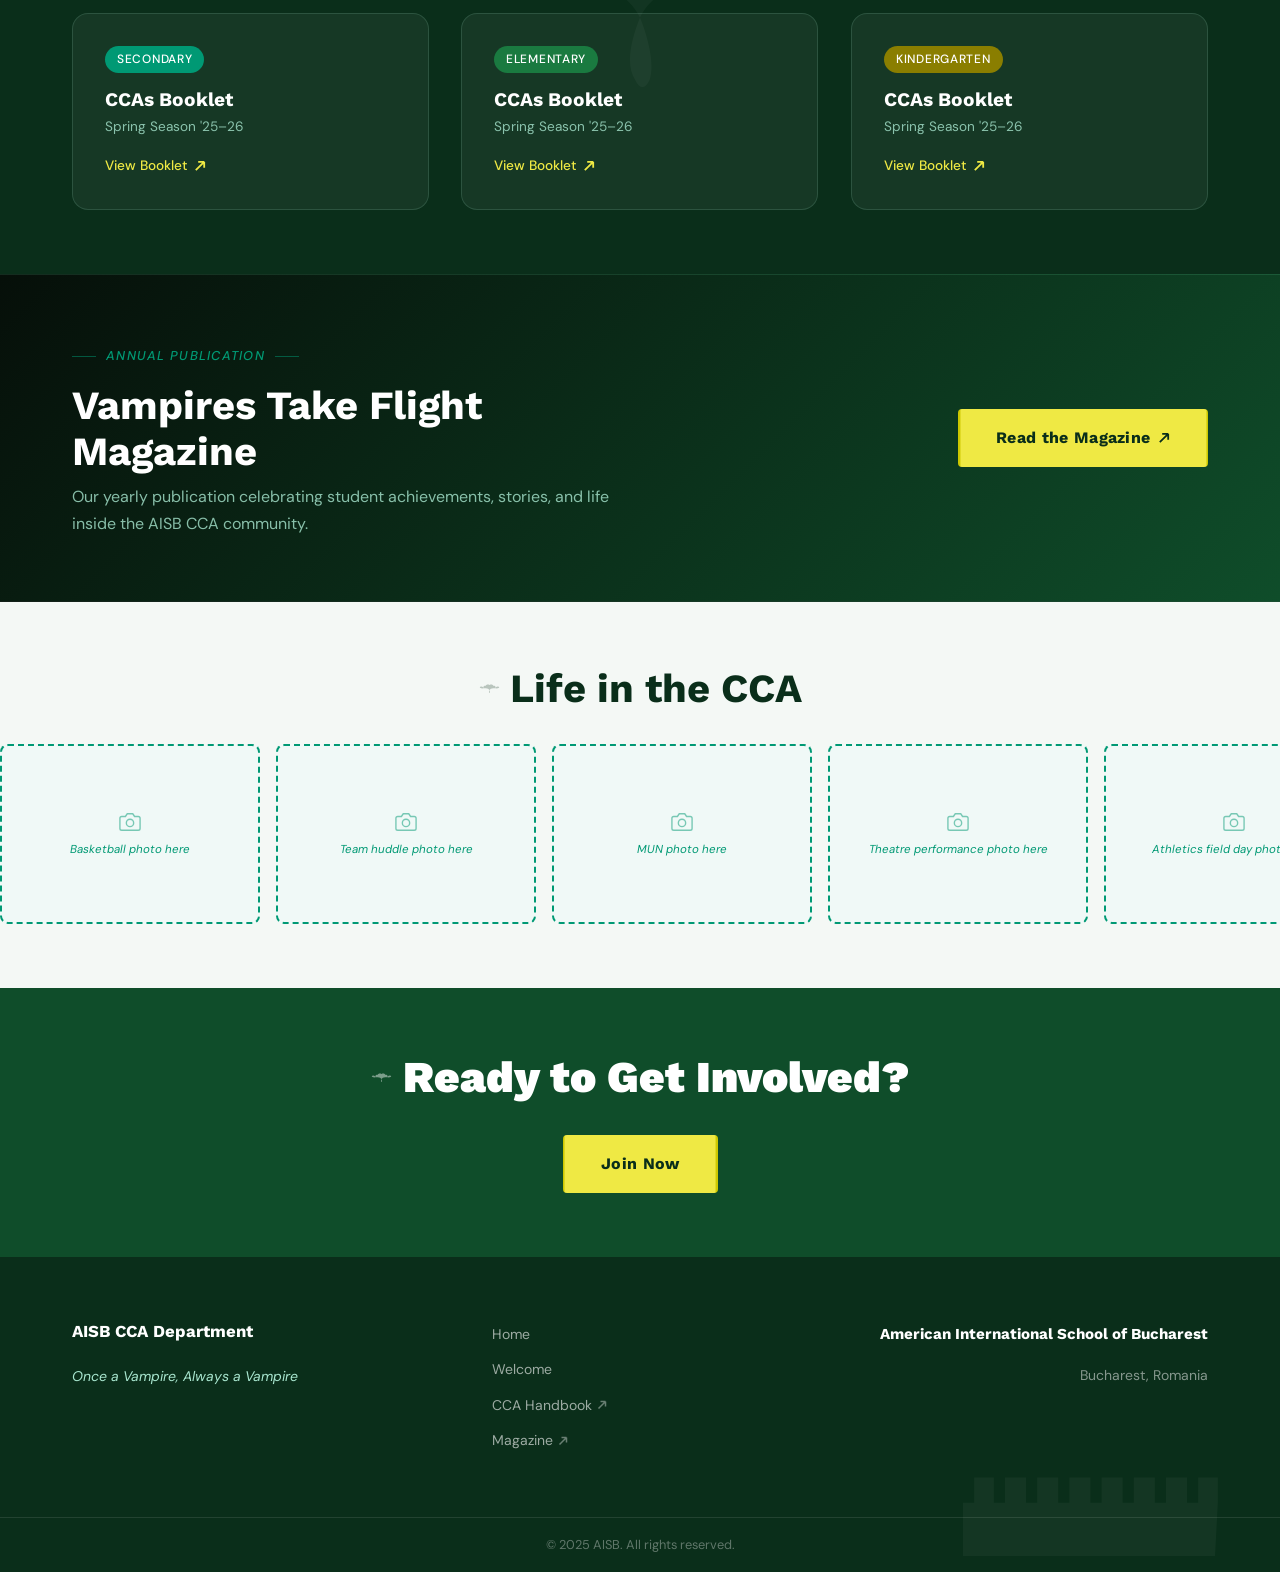
==== commit 2ec990b8: "Restructure site: hero lines, division/season tabs, pull quote, nav cleanup - Hero headline now uses" ====
--- a/index.html
+++ b/index.html
@@ -23,10 +23,8 @@
       <!-- Desktop links -->
       <nav id="nav-links" class="nav__links" aria-label="Main navigation">
         <ul>
-          <li><a href="index.html"        class="nav__link" data-page="index">Home</a></li>
-          <li><a href="welcome.html"      class="nav__link" data-page="welcome">Welcome</a></li>
-          <li><a href="philosophy.html"   class="nav__link" data-page="philosophy">Our Philosophy</a></li>
-          <li><a href="joining-elc.html"  class="nav__link" data-page="joining-elc">Joining the ELC</a></li>
+          <li><a href="index.html"   class="nav__link" data-page="index">Home</a></li>
+          <li><a href="welcome.html" class="nav__link" data-page="welcome">Welcome</a></li>
           <li>
             <a href="https://docs.google.com/document/d/1uVwUEFHOn3_4B4PPxiPPun_PIijwQBy9hPHAp4GYJOQ/edit?tab=t.0"
                class="nav__link"
@@ -59,8 +57,9 @@
 
     <div class="hero__content">
       <!-- JS splits headline into .hero__word spans for spring animation -->
-      <h1 class="hero__headline hero-anim" style="--delay: 0.3s">
-        Once a Vampire,<br>Always a Vampire
+      <h1 class="hero__headline">
+        <span class="hero__line" style="--li:0">Once a Vampire,</span>
+        <span class="hero__line" style="--li:1">Always a Vampire</span>
       </h1>
       <p class="hero__sub hero-anim" style="--delay: 0.5s">
         Co-Curricular Activities at AISB
@@ -133,6 +132,18 @@
       </div>
     </div>
   </section>
+
+  <!-- ======================================================
+       3b. PULL QUOTE
+       ====================================================== -->
+  <div class="pull-quote" id="pull-quote">
+    <div class="container">
+      <div class="pull-quote__inner reveal">
+        <p class="pull-quote__text">Our primary focus is on creating positive experiences, building meaningful memories, and cultivating lasting relationships.</p>
+        <p class="pull-quote__attribution">— AISB CCA Department</p>
+      </div>
+    </div>
+  </div>
 
   <!-- ======================================================
        4. PROGRAM OVERVIEW
@@ -320,8 +331,6 @@
         <ul>
           <li><a href="index.html">Home</a></li>
           <li><a href="welcome.html">Welcome</a></li>
-          <li><a href="philosophy.html">Our Philosophy</a></li>
-          <li><a href="joining-elc.html">Joining the ELC</a></li>
           <li>
             <a href="https://docs.google.com/document/d/1uVwUEFHOn3_4B4PPxiPPun_PIijwQBy9hPHAp4GYJOQ/edit?tab=t.0"
                target="_blank" rel="noopener noreferrer">
--- a/css/styles.css
+++ b/css/styles.css
@@ -159,7 +159,8 @@
 .philosophy-block__text h2::before,
 .faq-section h2::before,
 .steps-section h2::before,
-.elc-section-header h2::before {
+.elc-section-header h2::before,
+.div-tabs-section__header h2::before {
   content: '';
   display: inline-block;
   vertical-align: middle;
@@ -2118,6 +2119,230 @@
 }
 
 /* =============================================
+   HERO LINE ANIMATION
+   ============================================= */
+
+.hero__line {
+  display: block;
+  opacity: 0;
+  transform: translateY(56px) scale(0.88);
+  animation: wordEntrance 0.85s cubic-bezier(0.34, 1.4, 0.64, 1) calc(0.2s + var(--li, 0) * 0.15s) both;
+  will-change: transform, opacity;
+}
+
+/* =============================================
+   DIVISION + SEASON TABS (Welcome page)
+   ============================================= */
+
+.div-tabs-section {
+  padding-block: var(--space-xl);
+  background: #fafaf8;
+}
+
+.div-tabs-section__header {
+  text-align: center;
+  margin-bottom: var(--space-xl);
+}
+
+/* Division tab pill row */
+.div-tabs {
+  display: flex;
+  gap: 4px;
+  background: rgba(10, 46, 26, 0.07);
+  border-radius: var(--radius-md);
+  padding: 4px;
+  width: fit-content;
+  margin: 0 auto var(--space-xl);
+}
+
+.div-tab {
+  padding: 10px 28px;
+  border-radius: calc(var(--radius-md) - 2px);
+  border: none;
+  background: transparent;
+  font-family: var(--font-heading);
+  font-weight: 700;
+  font-size: 0.875rem;
+  letter-spacing: 0.05em;
+  text-transform: uppercase;
+  color: var(--primary);
+  cursor: pointer;
+  transition: background 0.2s ease, color 0.2s ease;
+}
+
+.div-tab.is-active {
+  background: var(--primary);
+  color: var(--white);
+  box-shadow: 0 2px 12px rgba(10, 46, 26, 0.25);
+}
+
+.div-tab:hover:not(.is-active) {
+  background: rgba(10, 46, 26, 0.1);
+}
+
+/* Division panels */
+.div-panel {
+  display: none;
+}
+
+.div-panel.is-active {
+  display: block;
+  animation: fadeInPanel 0.3s ease;
+}
+
+@keyframes fadeInPanel {
+  from { opacity: 0; transform: translateY(8px); }
+  to   { opacity: 1; transform: translateY(0); }
+}
+
+/* Season tab pill row */
+.season-tabs {
+  display: flex;
+  gap: 8px;
+  margin-bottom: var(--space-lg);
+  flex-wrap: wrap;
+}
+
+.season-tab {
+  display: inline-flex;
+  align-items: center;
+  gap: 8px;
+  padding: 9px 22px;
+  border-radius: 100px;
+  border: 2px solid rgba(10, 46, 26, 0.18);
+  background: transparent;
+  font-family: var(--font-body);
+  font-weight: 500;
+  font-size: 0.875rem;
+  color: var(--gray);
+  cursor: pointer;
+  transition: border-color 0.2s ease, background 0.2s ease, color 0.2s ease;
+}
+
+.season-tab.is-active {
+  border-color: var(--primary);
+  background: var(--primary);
+  color: var(--white);
+}
+
+.season-tab:hover:not(.is-active) {
+  border-color: var(--accent);
+  color: var(--primary);
+}
+
+/* "Current" badge inside season tab */
+.current-badge {
+  display: inline-block;
+  padding: 1px 7px;
+  background: var(--yellow);
+  color: var(--primary);
+  font-family: var(--font-body);
+  font-size: 0.65rem;
+  font-weight: 700;
+  letter-spacing: 0.06em;
+  text-transform: uppercase;
+  border-radius: 100px;
+  line-height: 1.6;
+}
+
+.season-tab.is-active .current-badge {
+  background: rgba(255, 255, 255, 0.3);
+  color: var(--white);
+}
+
+/* Season panels */
+.season-panel {
+  display: none;
+}
+
+.season-panel.is-active {
+  display: block;
+  animation: fadeInPanel 0.25s ease;
+}
+
+/* CCA activity grid */
+.cca-grid {
+  display: grid;
+  grid-template-columns: repeat(3, 1fr);
+  gap: var(--space-md);
+  margin-bottom: var(--space-xl);
+}
+
+.cca-card {
+  background: var(--white);
+  border: 1px solid rgba(0, 0, 0, 0.07);
+  border-radius: var(--radius-md);
+  padding: var(--space-md) calc(var(--space-md) + 4px);
+  transition: box-shadow 0.2s ease, transform 0.3s cubic-bezier(0.34, 1.3, 0.64, 1);
+}
+
+.cca-card:hover {
+  box-shadow: 0 8px 28px rgba(0, 0, 0, 0.09);
+  transform: translateY(-3px);
+}
+
+.cca-card__badge {
+  display: inline-block;
+  padding: 3px 10px;
+  border-radius: 100px;
+  font-size: 0.68rem;
+  font-weight: 700;
+  letter-spacing: 0.07em;
+  text-transform: uppercase;
+  margin-bottom: var(--space-sm);
+}
+
+.cca-card__badge--athletics { background: rgba(26, 122, 64, 0.12); color: var(--accent); }
+.cca-card__badge--arts      { background: rgba(139, 0, 0, 0.09);   color: #7a1010; }
+.cca-card__badge--academic  { background: rgba(0, 0, 0, 0.06);     color: var(--gray); }
+
+.cca-card__name {
+  font-family: var(--font-heading);
+  font-weight: 700;
+  font-size: 1rem;
+  color: var(--primary);
+  margin-bottom: 3px;
+  line-height: 1.3;
+}
+
+.cca-card__meta {
+  font-size: 0.8rem;
+  color: var(--gray);
+  opacity: 0.65;
+  margin: 0;
+  line-height: 1.5;
+}
+
+/* Season photo strip */
+.season-photos {
+  margin-top: var(--space-lg);
+  padding-top: var(--space-lg);
+  border-top: 1px solid rgba(0, 0, 0, 0.07);
+}
+
+.season-photos__label {
+  font-family: var(--font-heading);
+  font-weight: 700;
+  font-size: 0.75rem;
+  color: var(--primary);
+  text-transform: uppercase;
+  letter-spacing: 0.1em;
+  margin-bottom: var(--space-md);
+  opacity: 0.45;
+}
+
+.photo-grid {
+  display: grid;
+  grid-template-columns: repeat(4, 1fr);
+  gap: var(--space-md);
+}
+
+.photo-grid .photo-placeholder {
+  aspect-ratio: 4 / 3;
+  padding: var(--space-md);
+}
+
+/* =============================================
    RESPONSIVE
    ============================================= */
 
@@ -2130,6 +2355,14 @@
   }
 
   .resources-grid {
+    grid-template-columns: 1fr 1fr;
+  }
+
+  .cca-grid {
+    grid-template-columns: 1fr 1fr;
+  }
+
+  .photo-grid {
     grid-template-columns: 1fr 1fr;
   }
 }
@@ -2145,6 +2378,15 @@
     grid-template-columns: 1fr;
   }
 
+  .cca-grid {
+    grid-template-columns: 1fr 1fr;
+  }
+
+  .div-tabs {
+    width: 100%;
+    justify-content: center;
+  }
+
   .magazine-banner__inner {
     flex-direction: column;
     text-align: center;
@@ -2219,6 +2461,23 @@
   .hero__headline {
     font-size: clamp(2.5rem, 12vw, 7rem);
   }
+
+  .cca-grid {
+    grid-template-columns: 1fr;
+  }
+
+  .photo-grid {
+    grid-template-columns: 1fr 1fr;
+  }
+
+  .div-tabs {
+    flex-wrap: wrap;
+  }
+
+  .div-tab {
+    padding: 8px 16px;
+    font-size: 0.8rem;
+  }
 }
 
 /* 320px — very small */
